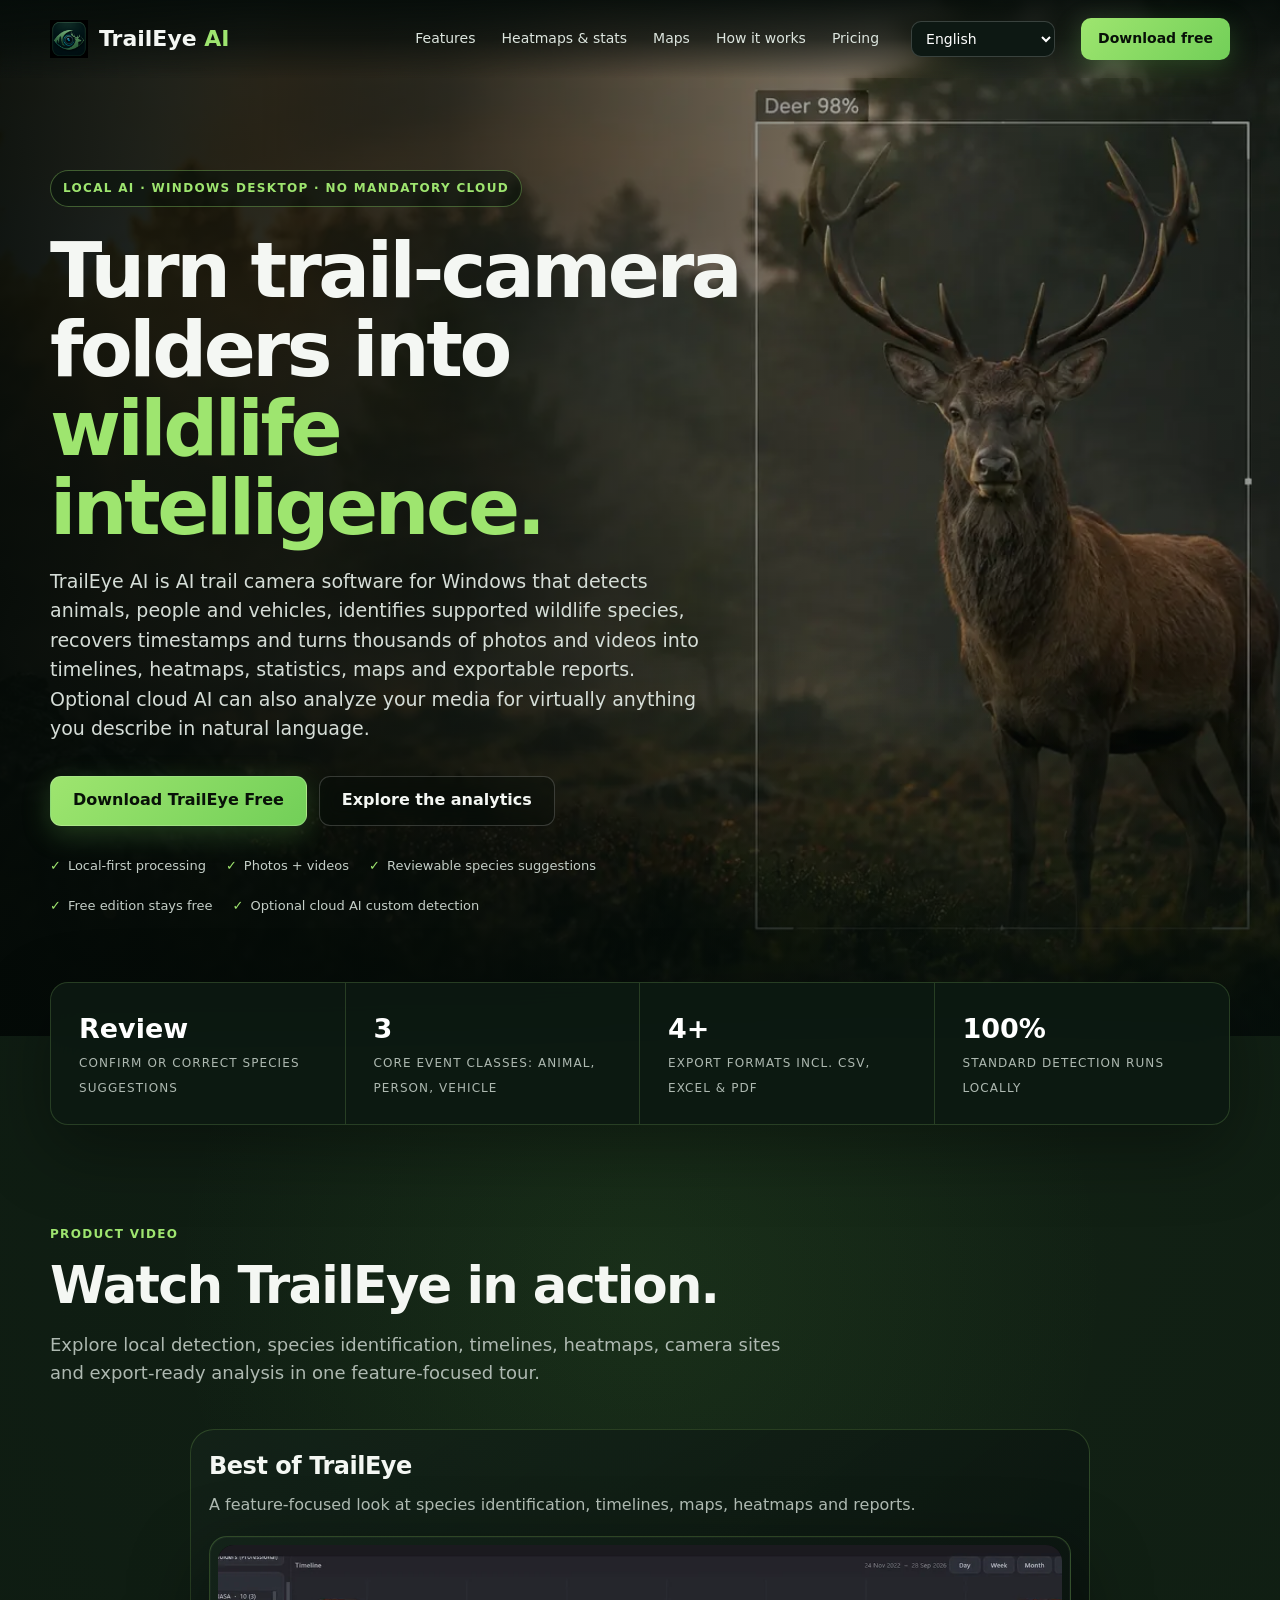
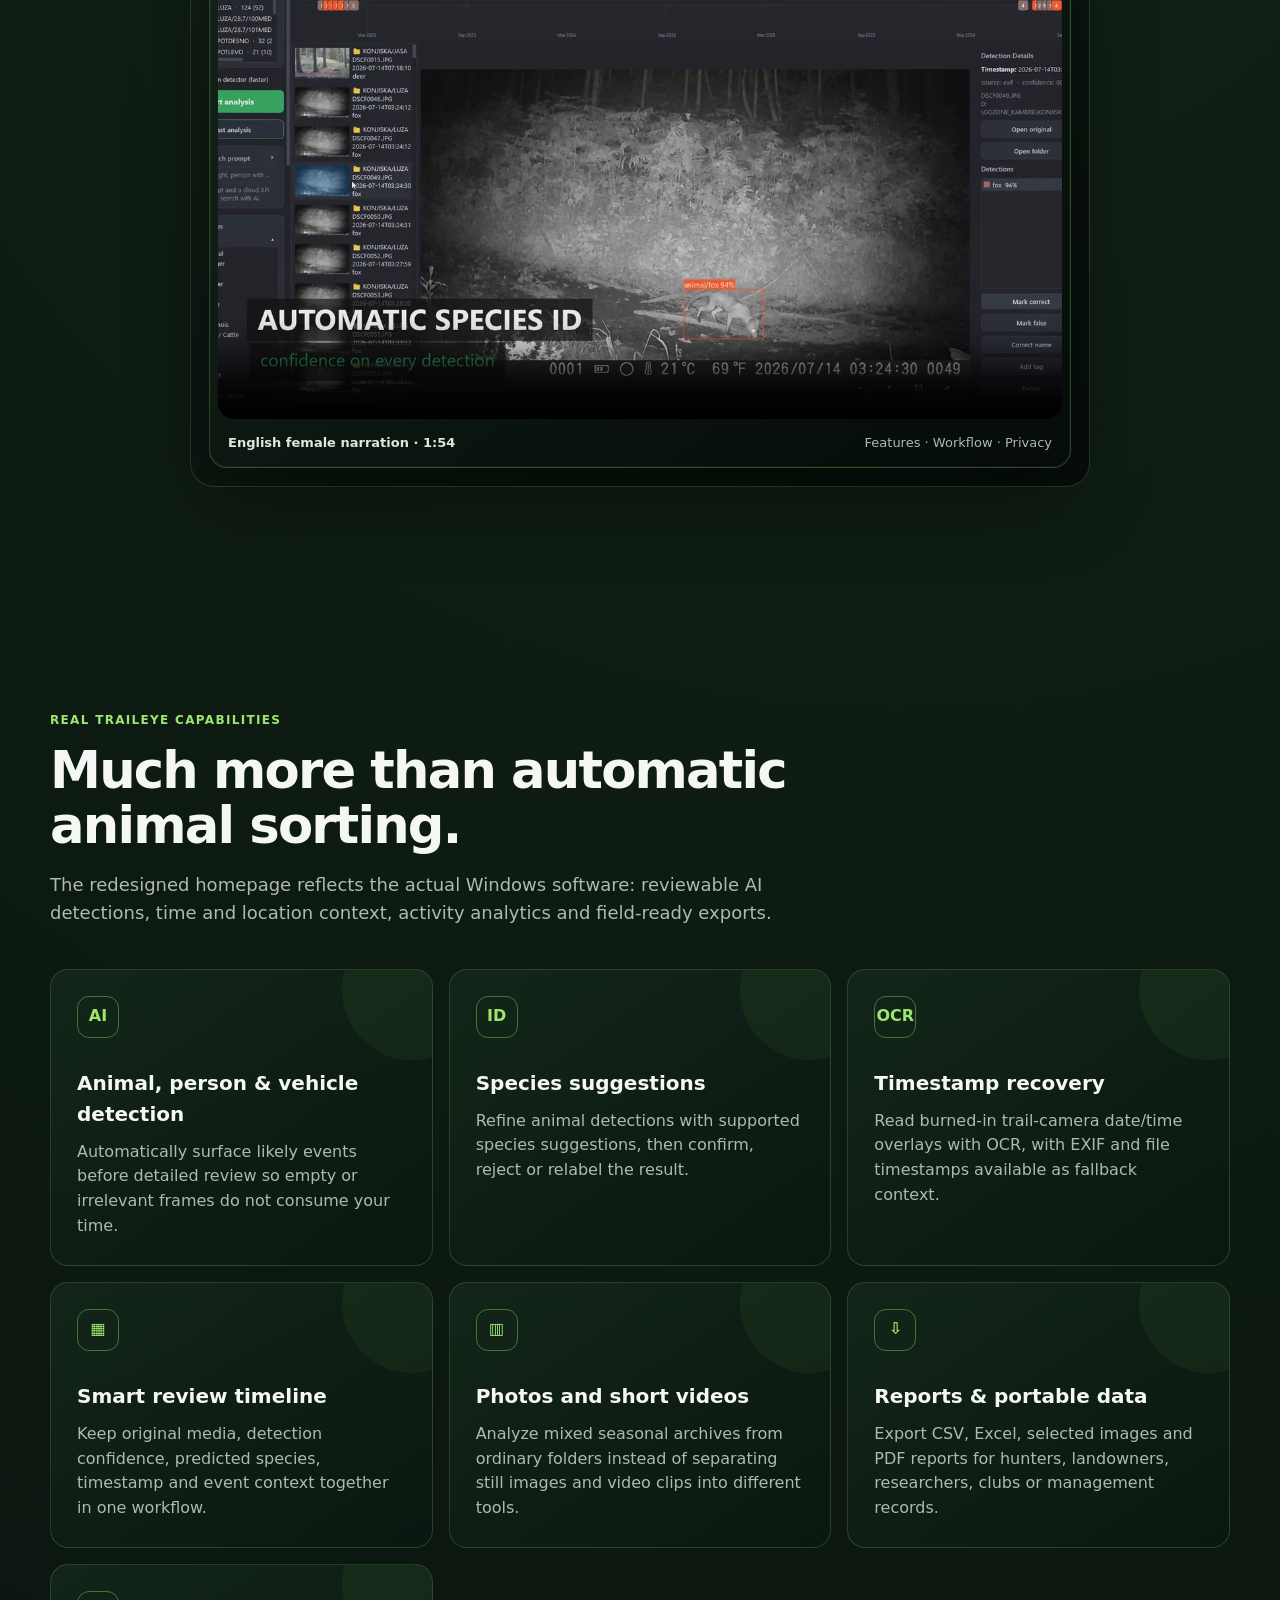
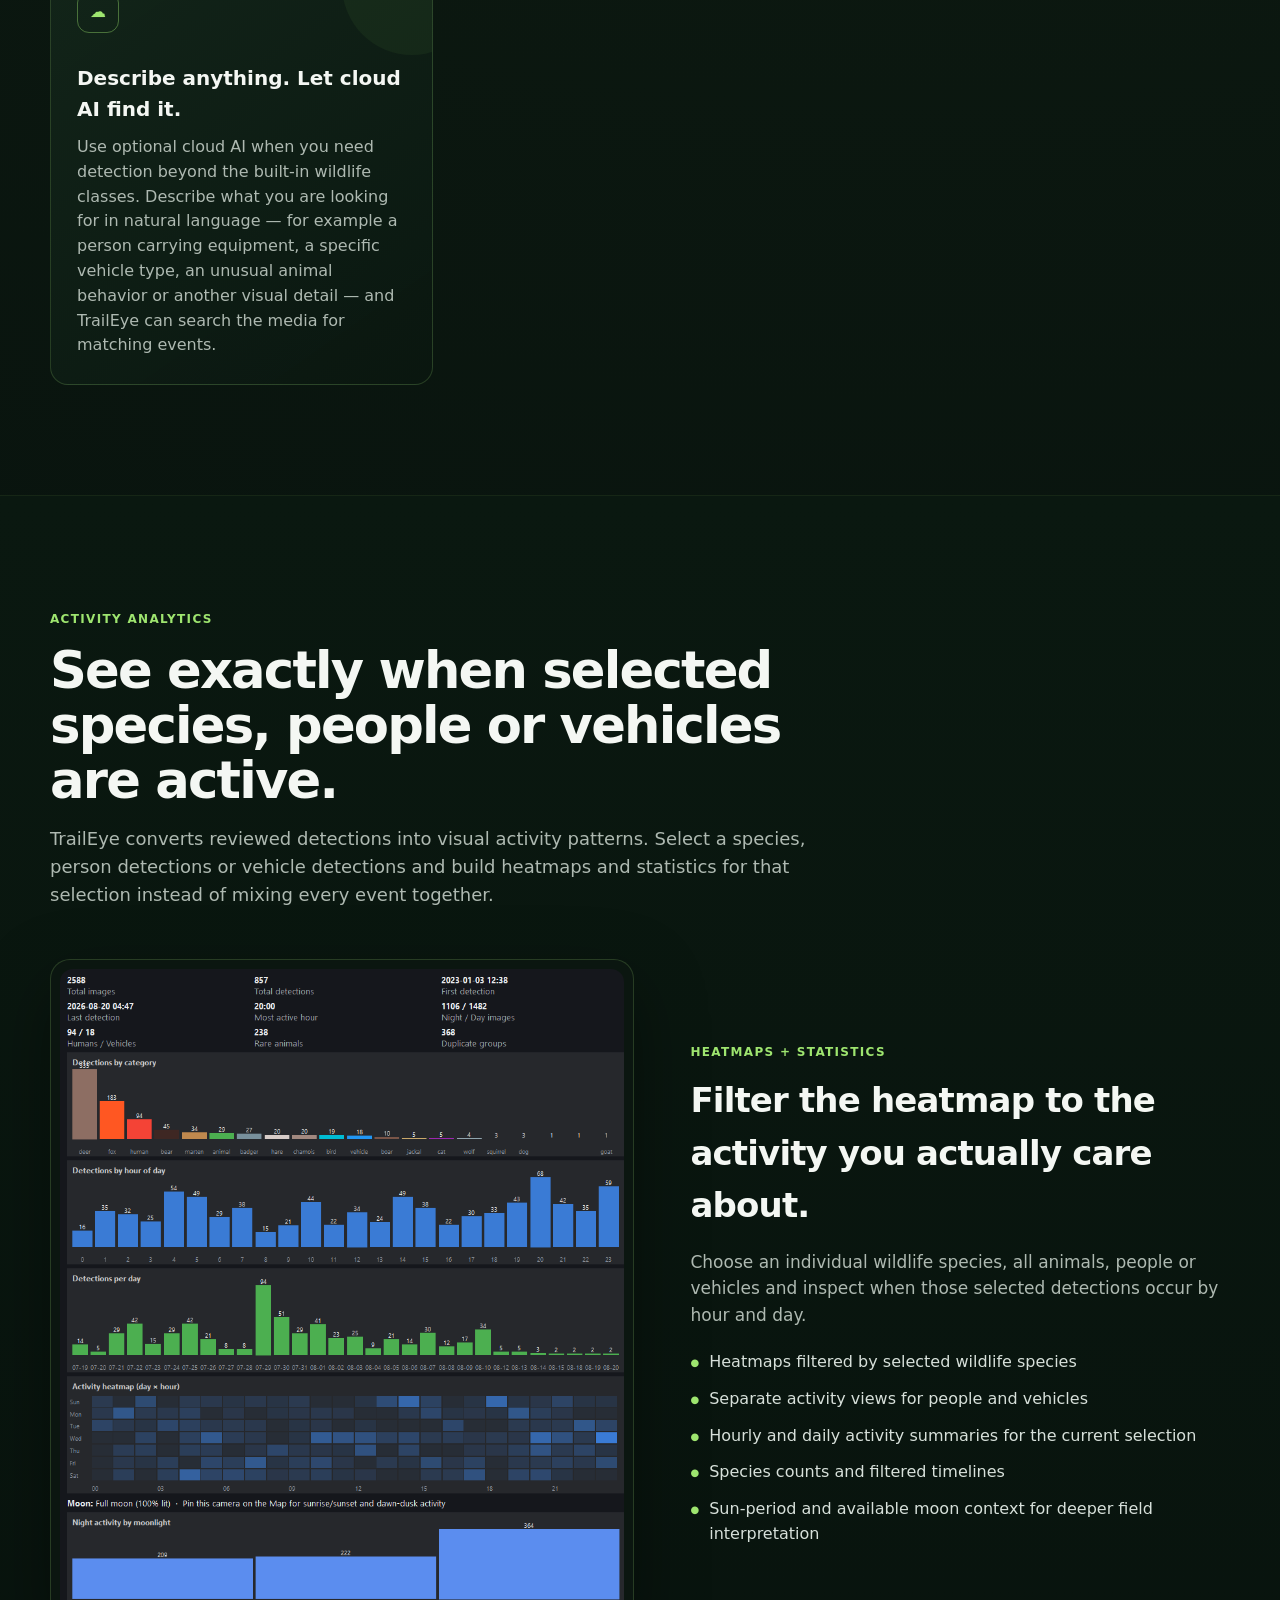
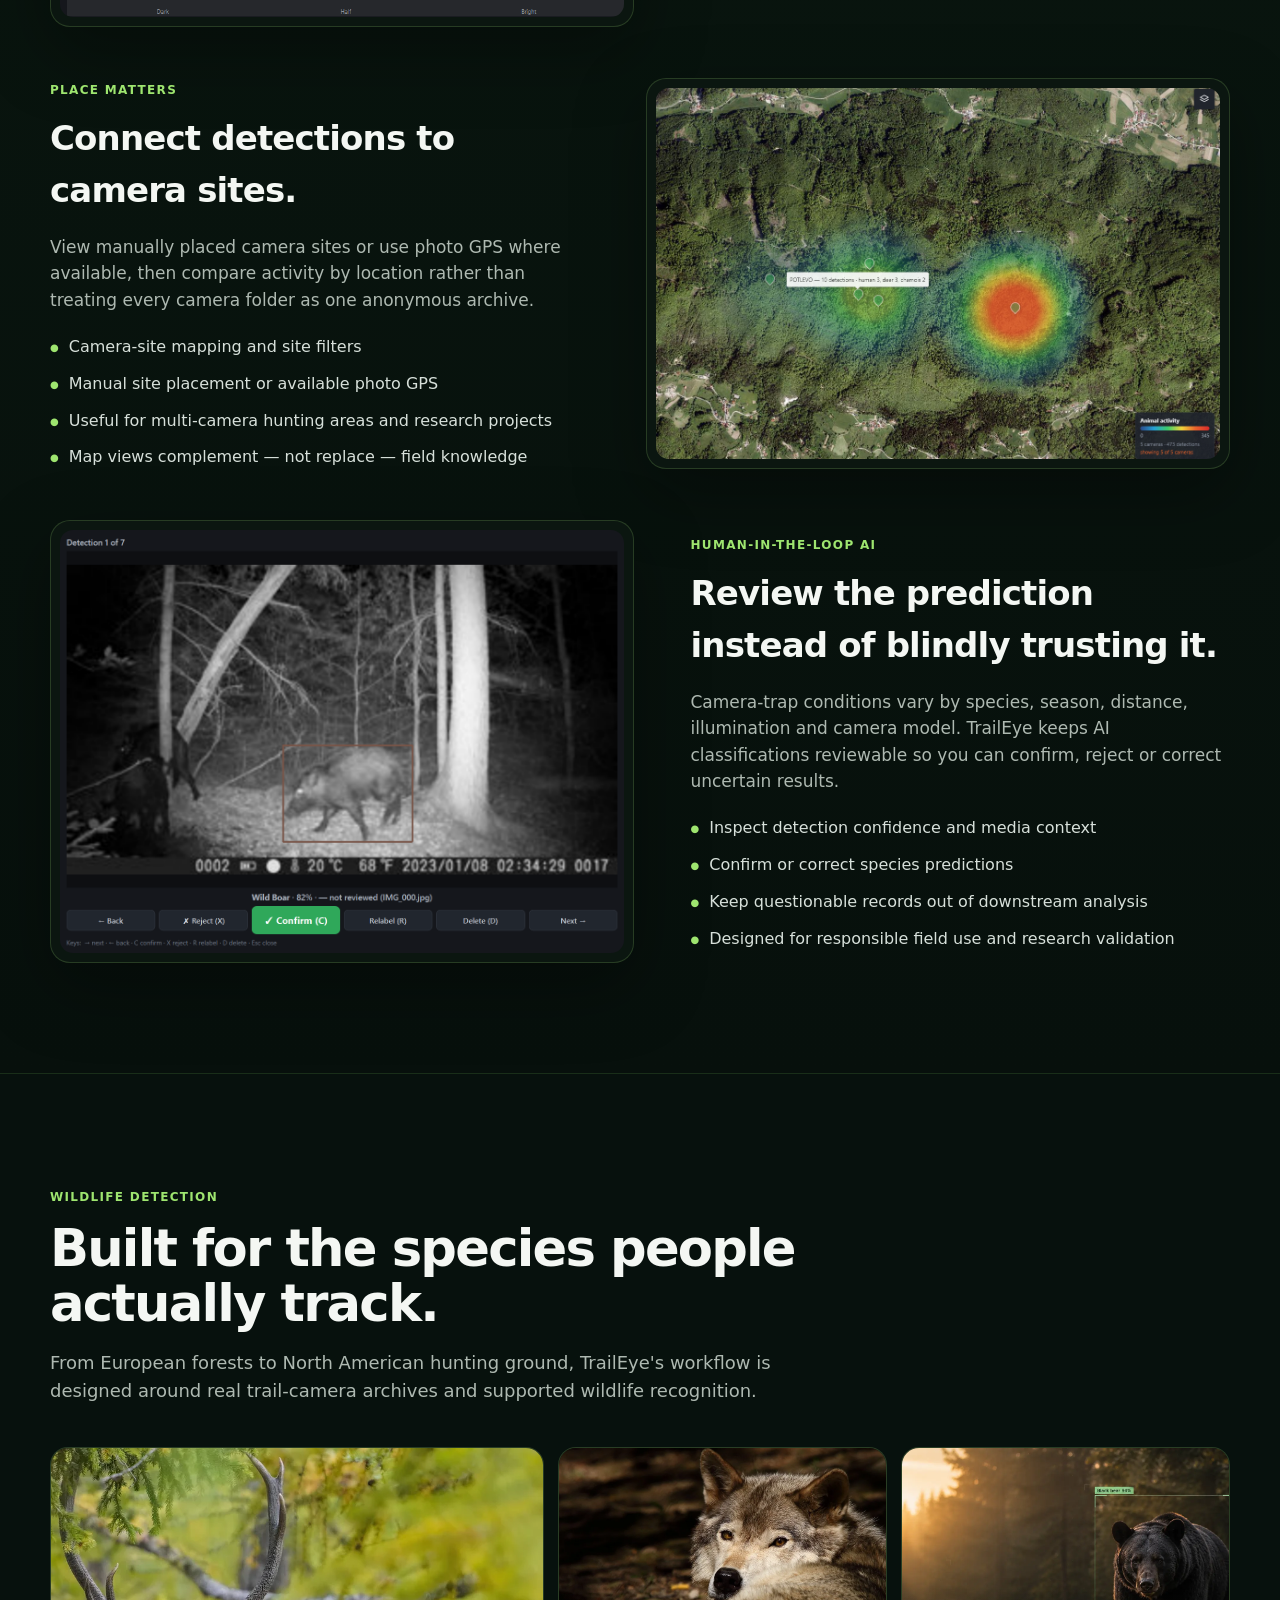
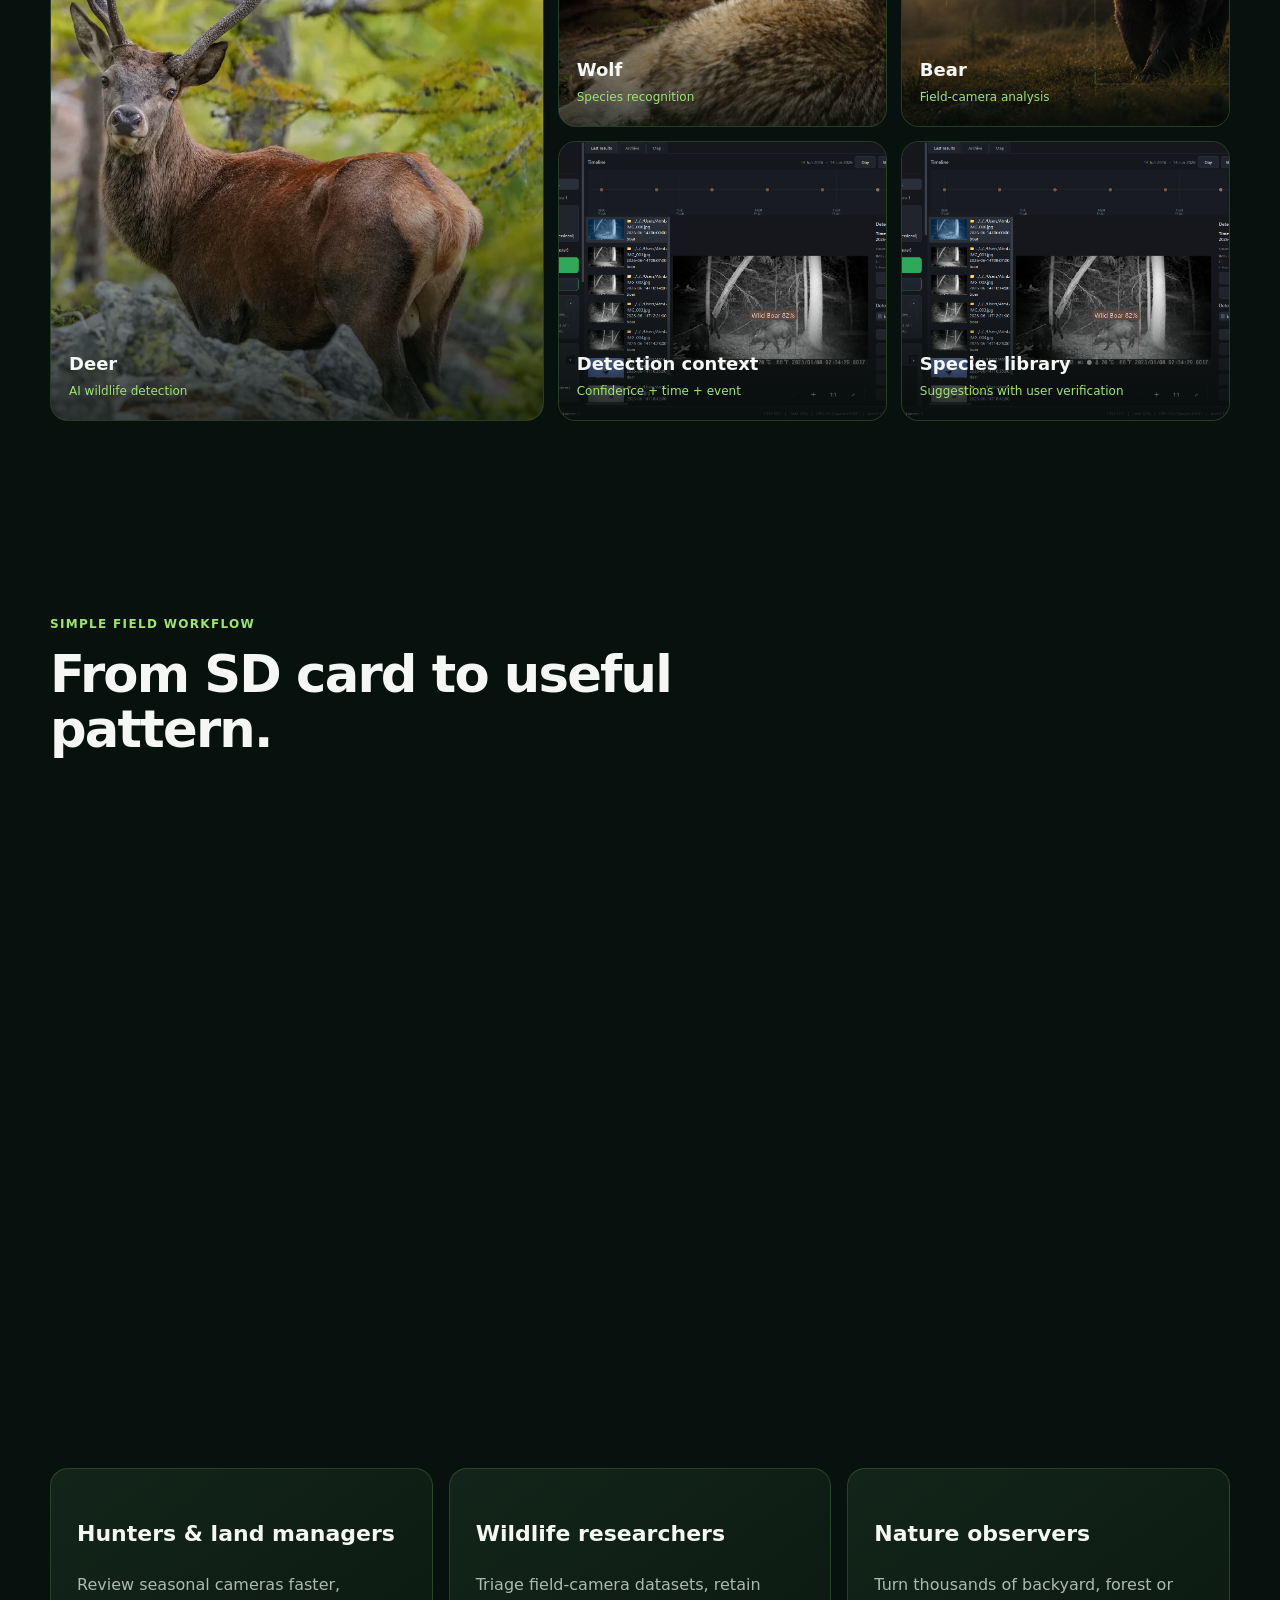
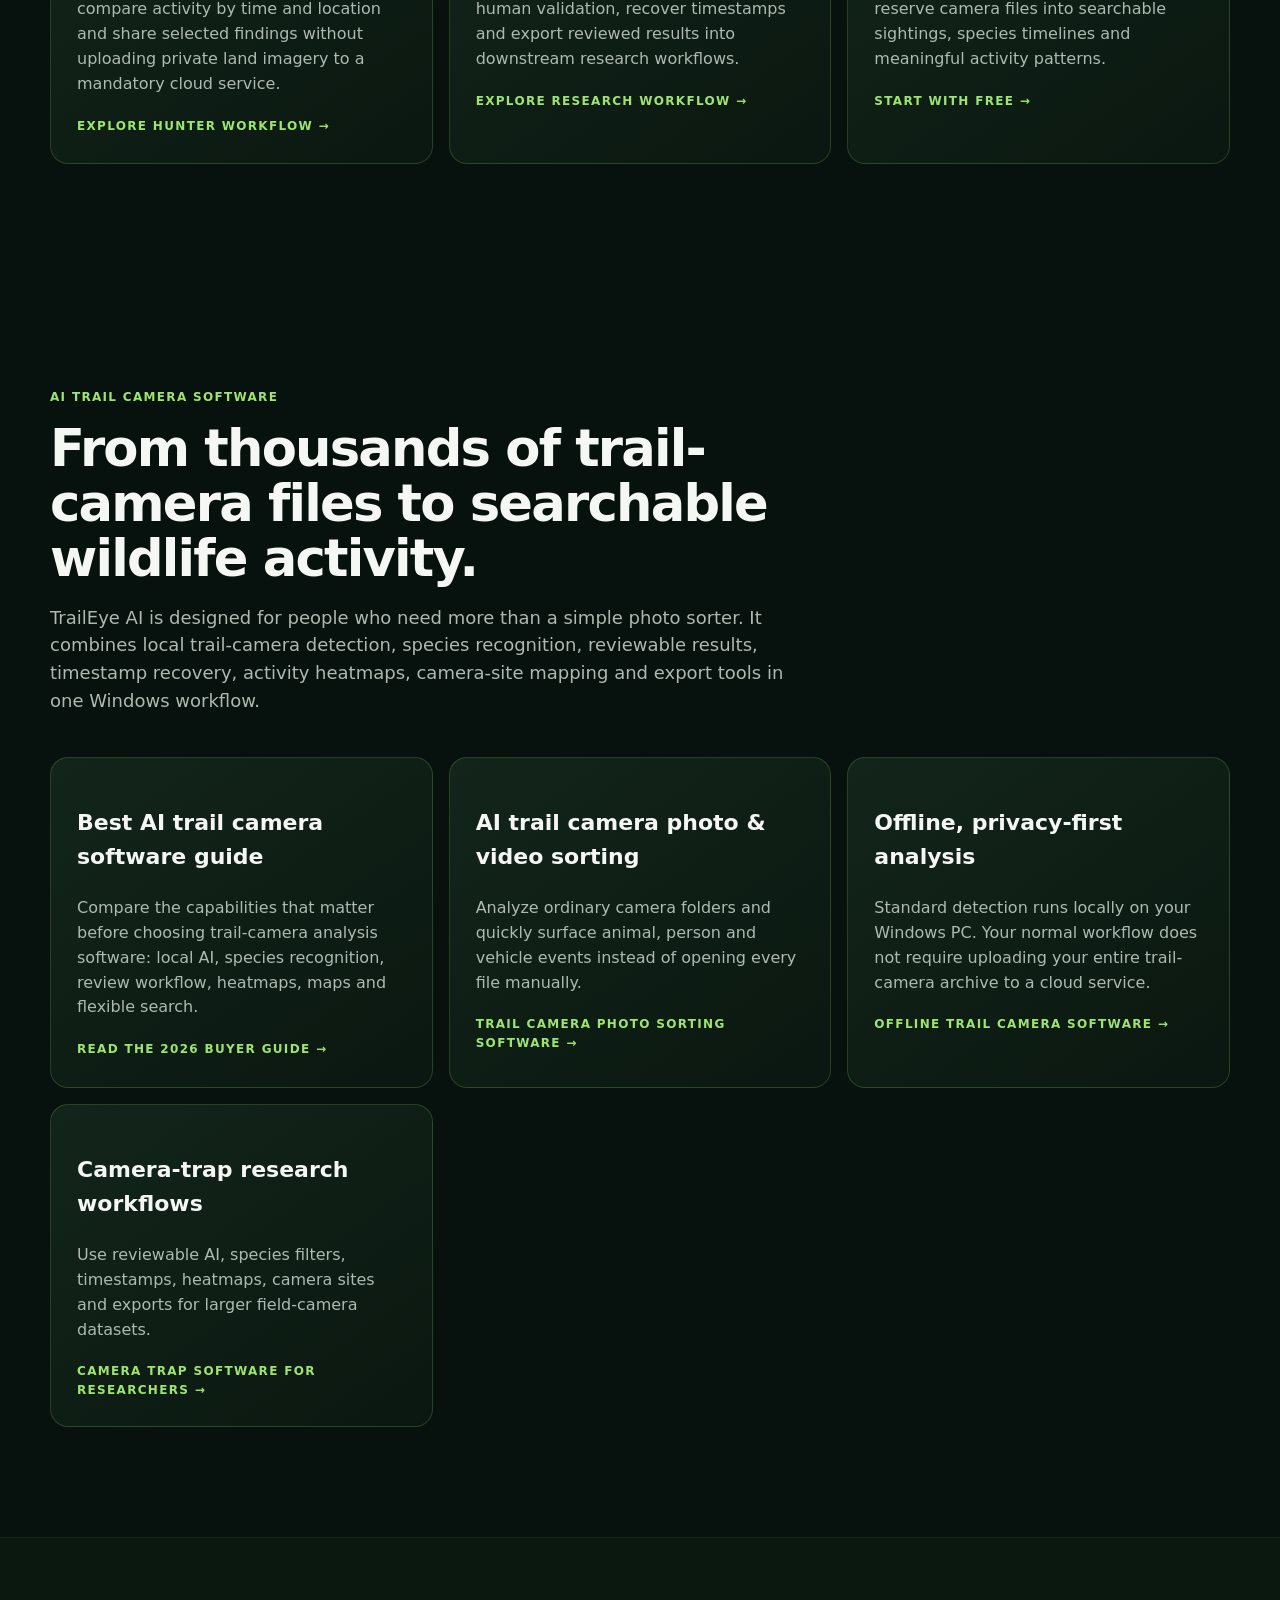
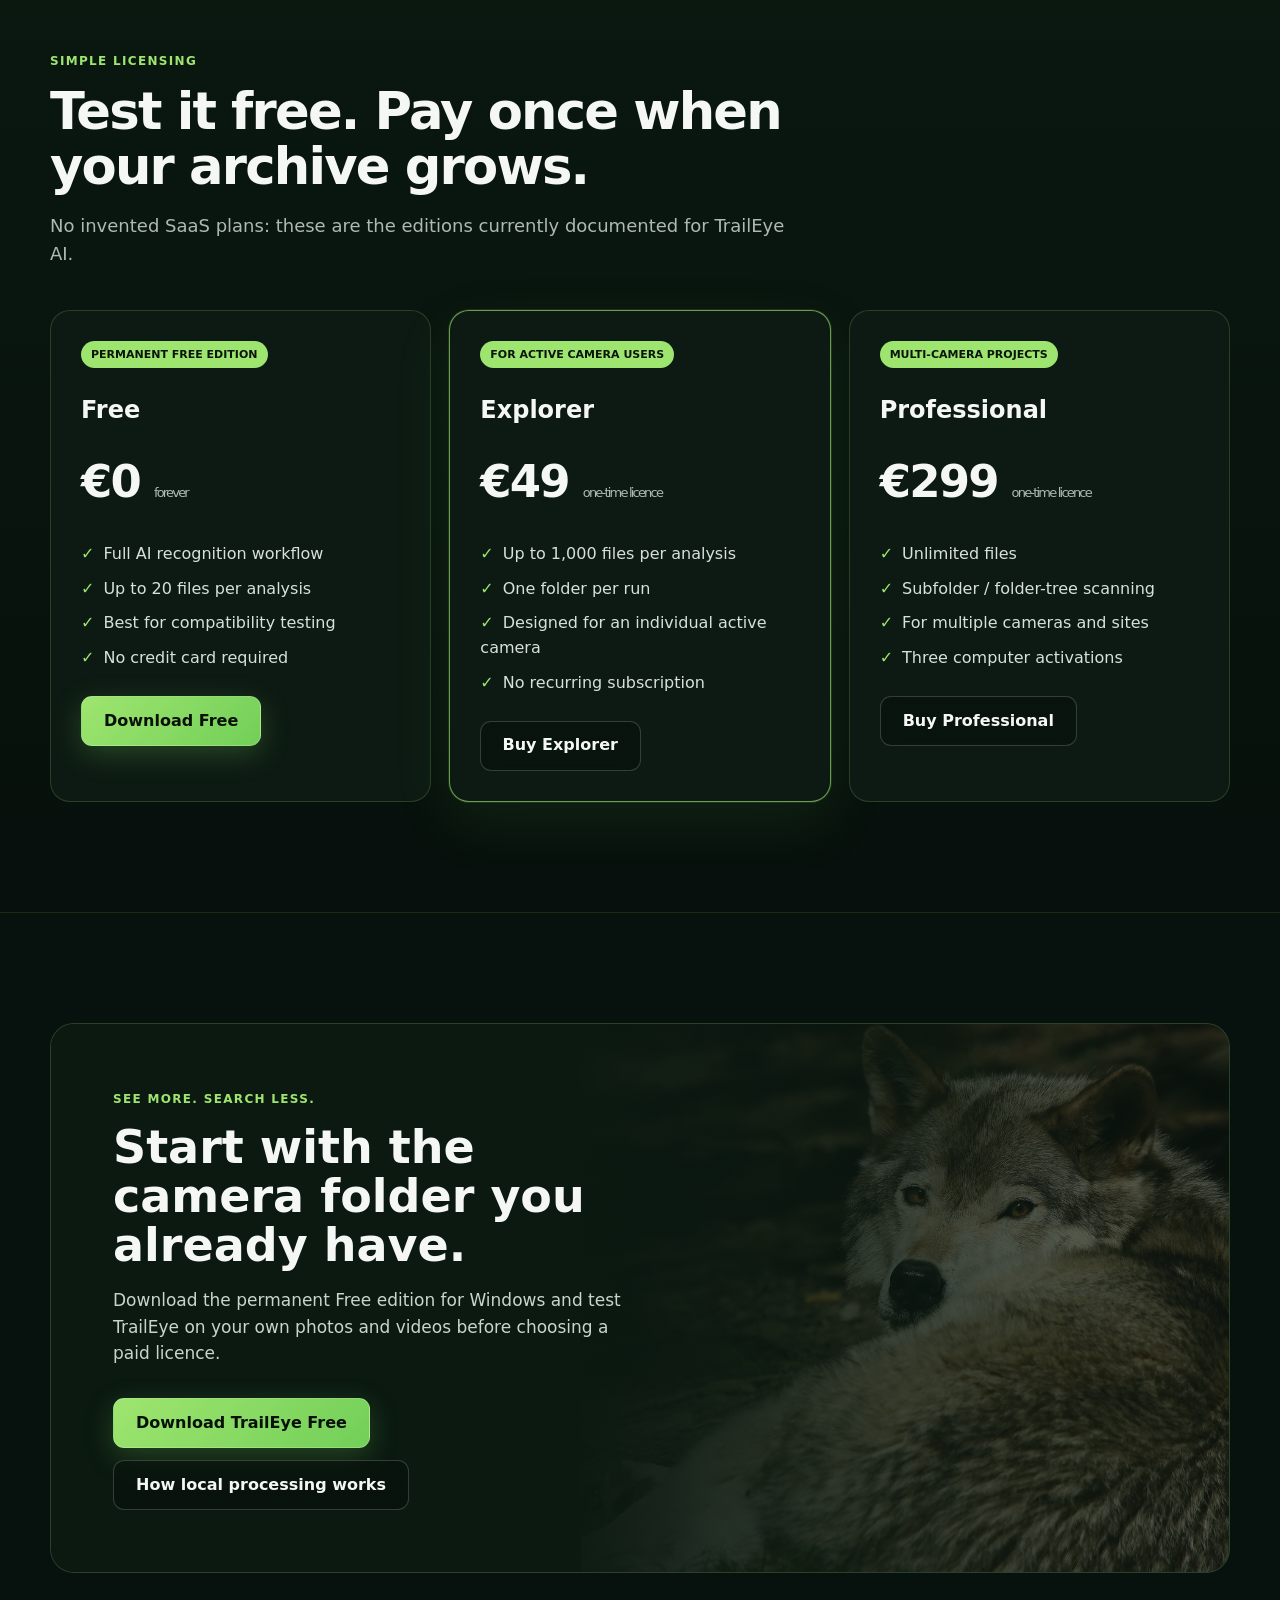
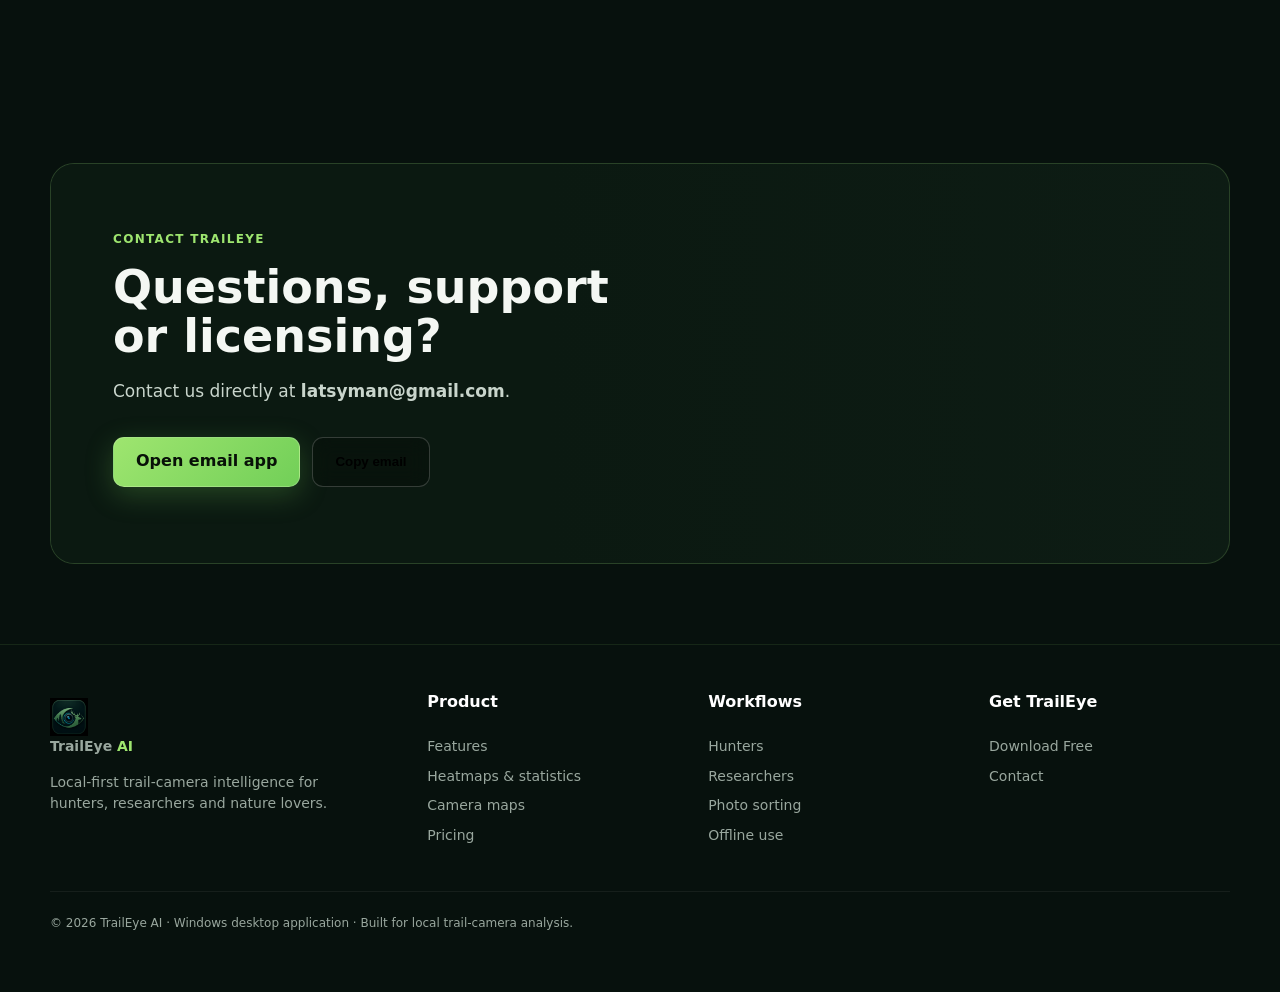
==== index.html @ ef4ad6ec "[verified] chore: remove cinematic promo video" ====
<!doctype html>
<html lang="en">
<head>
  <meta charset="UTF-8">
  <meta name="viewport" content="width=device-width,initial-scale=1">
  <meta name="description" content="Trail camera software for Windows that analyzes photos and videos locally. Review wildlife, person and vehicle detections, timestamps, heatmaps, maps and reports.">
  <meta name="robots" content="index, follow, max-image-preview:large">
  <meta name="theme-color" content="#07110d">
  <link rel="canonical" href="https://traileye.eu/">
  <link rel="alternate" hreflang="en" href="https://traileye.eu/">
  <link rel="alternate" hreflang="de" href="https://traileye.eu/de/">
  <link rel="alternate" hreflang="x-default" href="https://traileye.eu/">
  <link rel="icon" href="assets/traileye-logo.png">
  <meta property="og:title" content="Trail Camera Software for Windows | TrailEye AI">
  <meta property="og:description" content="Turn trail-camera folders into searchable wildlife detections, timelines, heatmaps, statistics, maps and reports — locally on Windows.">
  <meta property="og:type" content="website">
  <meta property="og:url" content="https://traileye.eu/">
  <meta property="og:image" content="https://traileye.eu/assets/hero-deer-detection.webp">
  <meta name="twitter:card" content="summary_large_image">
  <title>Trail Camera Software for Windows | TrailEye AI</title>
  <link rel="stylesheet" href="homepage.css?v=5">
  <script src="homepage.js" defer></script>
  <script type="application/ld+json">
  {
    "@context":"https://schema.org",
    "@type":"SoftwareApplication",
    "name":"TrailEye AI",
    "url":"https://traileye.eu/",
    "description":"Windows trail-camera photo and video analysis software with local wildlife, person and vehicle detection, reviewable species suggestions, timestamp OCR, statistics, heatmaps, camera-site maps and exports.",
    "applicationCategory":"MultimediaApplication",
    "operatingSystem":"Windows 10, Windows 11",
    "softwareVersion":"1.0.0",
    "downloadUrl":"https://github.com/atmolab1/traileyeai-website/releases/download/v1.0.0/TrailEyeAI-Setup-1.0.0.exe",
    "featureList":[
      "Local photo and video analysis",
      "Animal person and vehicle detection",
      "Reviewable wildlife species suggestions",
      "Timestamp OCR",
      "Activity timeline",
      "Hourly and daily statistics",
      "Activity heatmaps",
      "Sun and moon context",
      "Camera-site map",
      "Classification correction and relabeling",
      "CSV Excel image and PDF exports"
    ],
    "offers":[
      {"@type":"Offer","name":"Free","price":"0","priceCurrency":"EUR"},
      {"@type":"Offer","name":"Explorer","price":"49","priceCurrency":"EUR"},
      {"@type":"Offer","name":"Professional","price":"299","priceCurrency":"EUR"}
    ]
  }
  </script>
</head>
<body>
  <header class="site-header">
    <div class="container nav">
      <a class="brand" href="#top"><img src="assets/traileye-logo.png" alt=""><span>TrailEye <em>AI</em></span></a>
      <button class="menu-toggle" data-menu-toggle aria-expanded="false" aria-label="Open navigation">Menu</button>
      <nav class="nav-links" data-nav>
        <a href="#features">Features</a>
        <a href="#insights">Heatmaps & stats</a>
        <a href="#map">Maps</a>
        <a href="#workflow">How it works</a>
        <a href="#pricing">Pricing</a>
        <a href="trail-camera-software-for-hunters/">For hunters</a>
        <a class="nav-cta" href="download/">Download free</a>
      </nav>
    </div>
  </header>
  <main id="top">
    <section class="hero">
      <div class="hero-bg"><img src="assets/hero-deer-detection.webp" alt="Red deer with AI detection overlay in a forest at sunrise"></div>
      <div class="container">
        <div class="hero-content">
          <span class="pill">Local AI · Windows desktop · No mandatory cloud</span>
          <h1>Turn trail-camera folders into <span>wildlife intelligence.</span></h1>
          <p>TrailEye AI detects animals, people and vehicles, identifies supported wildlife species, recovers timestamps and turns thousands of photos and videos into timelines, heatmaps, statistics, maps and exportable reports.</p>
          <div class="actions"><a class="btn btn-primary" href="download/">Download TrailEye Free</a><a class="btn btn-secondary" href="#insights">Explore the analytics</a></div>
          <div class="trust-row"><span>Local-first processing</span><span>Photos + videos</span><span>Reviewable species suggestions</span><span>Free edition stays free</span></div>
        </div>
      </div>
    </section>
    <div class="stats-strip"><div class="container"><div class="stats-grid"><div class="stat"><strong>Review</strong><span>confirm or correct species suggestions</span></div><div class="stat"><strong>3</strong><span>core event classes: animal, person, vehicle</span></div><div class="stat"><strong>4+</strong><span>export formats incl. CSV, Excel & PDF</span></div><div class="stat"><strong>100%</strong><span>standard detection runs locally</span></div></div></div></div>
    <section class="section promo-video-section" id="promo-video">
      <div class="container">
        <div class="section-heading reveal">
          <span class="kicker">Product video</span>
          <h2>Watch TrailEye in action.</h2>
          <p>Explore local detection, species identification, timelines, heatmaps, camera sites and export-ready analysis in one feature-focused tour.</p>
        </div>
        <div class="promo-video-grid promo-video-single">
          <article class="promo-video-card reveal">
            <div class="promo-video-copy"><h3>Best of TrailEye</h3><p>A feature-focused look at species identification, timelines, maps, heatmaps and reports.</p></div>
            <div class="promo-video-frame">
              <video controls playsinline preload="metadata" poster="assets/traileye-ai-best-of-poster.webp" aria-label="Best of TrailEye AI feature tour with female English narration">
                <source src="assets/traileye-ai-best-of-en-720p.mp4" type="video/mp4">
                <track kind="captions" src="assets/traileye-ai-best-of-en.vtt" srclang="en" label="English" default>
                Your browser cannot play this video. <a href="assets/traileye-ai-best-of-en-720p.mp4">Open the Best of TrailEye feature tour</a>.
              </video>
              <div class="promo-video-meta"><span>English female narration · 1:54</span><span>Features · Workflow · Privacy</span></div>
            </div>
          </article>
        </div>
      </div>
    </section>
    <section class="section" id="features"><div class="container"><div class="section-heading reveal"><span class="kicker">Real TrailEye capabilities</span><h2>Much more than automatic animal sorting.</h2><p>The redesigned homepage reflects the actual Windows software: reviewable AI detections, time and location context, activity analytics and field-ready exports.</p></div><div class="feature-grid"><article class="feature-card reveal"><div class="feature-icon">AI</div><h3>Animal, person & vehicle detection</h3><p>Automatically surface likely events before detailed review so empty or irrelevant frames do not consume your time.</p></article><article class="feature-card reveal"><div class="feature-icon">ID</div><h3>Species suggestions</h3><p>Refine animal detections with supported species suggestions, then confirm, reject or relabel the result.</p></article><article class="feature-card reveal"><div class="feature-icon">OCR</div><h3>Timestamp recovery</h3><p>Read burned-in trail-camera date/time overlays with OCR, with EXIF and file timestamps available as fallback context.</p></article><article class="feature-card reveal"><div class="feature-icon">▦</div><h3>Smart review timeline</h3><p>Keep original media, detection confidence, predicted species, timestamp and event context together in one workflow.</p></article><article class="feature-card reveal"><div class="feature-icon">▥</div><h3>Photos and short videos</h3><p>Analyze mixed seasonal archives from ordinary folders instead of separating still images and video clips into different tools.</p></article><article class="feature-card reveal"><div class="feature-icon">⇩</div><h3>Reports & portable data</h3><p>Export CSV, Excel, selected images and PDF reports for hunters, landowners, researchers, clubs or management records.</p></article></div></div></section>
    <section class="section insight-wrap" id="insights"><div class="container"><div class="section-heading reveal"><span class="kicker">Activity analytics</span><h2>See when wildlife is actually appearing.</h2><p>TrailEye converts reviewed detections into visual activity patterns so you can move from a folder full of media to an evidence-based view of species activity.</p></div><div class="product-showcase"><div class="shot reveal"><img src="assets/traileye-activity-analysis.png" width="868" height="996" loading="lazy" decoding="async" alt="TrailEye wildlife activity analysis with detections by category, hour, day and moonlight"></div><div class="copy reveal"><span class="kicker">Heatmaps + statistics</span><h3>Find peaks, patterns and quiet periods.</h3><p>Explore observations by species, hour and day instead of manually counting sightings in spreadsheets.</p><div class="bullet-list"><div class="bullet">Hourly and daily activity summaries</div><div class="bullet">Activity heatmaps for fast pattern recognition</div><div class="bullet">Species counts and filtered views</div><div class="bullet">Sun-period context for dawn, daylight, dusk and night</div><div class="bullet">Available moon context for deeper field interpretation</div></div></div></div><div class="product-showcase reverse" id="map"><div class="shot reveal"><img src="assets/traileye-map-heatmap.png" width="1223" height="804" loading="lazy" decoding="async" alt="TrailEye camera-site heatmap showing wildlife activity by location"></div><div class="copy reveal"><span class="kicker">Place matters</span><h3>Connect detections to camera sites.</h3><p>View manually placed camera sites or use photo GPS where available, then compare activity by location rather than treating every camera folder as one anonymous archive.</p><div class="bullet-list"><div class="bullet">Camera-site mapping and site filters</div><div class="bullet">Manual site placement or available photo GPS</div><div class="bullet">Useful for multi-camera hunting areas and research projects</div><div class="bullet">Map views complement — not replace — field knowledge</div></div></div></div><div class="product-showcase"><div class="shot reveal"><img src="assets/02-one-click-review.png" alt="TrailEye review interface"></div><div class="copy reveal"><span class="kicker">Human-in-the-loop AI</span><h3>Review the prediction instead of blindly trusting it.</h3><p>Camera-trap conditions vary by species, season, distance, illumination and camera model. TrailEye keeps AI classifications reviewable so you can confirm, reject or correct uncertain results.</p><div class="bullet-list"><div class="bullet">Inspect detection confidence and media context</div><div class="bullet">Confirm or correct species predictions</div><div class="bullet">Keep questionable records out of downstream analysis</div><div class="bullet">Designed for responsible field use and research validation</div></div></div></div></div></section>
    <section class="section" id="gallery"><div class="container"><div class="section-heading reveal"><span class="kicker">Wildlife detection</span><h2>Built for the species people actually track.</h2><p>From European forests to North American hunting ground, TrailEye's workflow is designed around real trail-camera archives and supported wildlife recognition.</p></div><div class="gallery-grid"><article class="gallery-card reveal"><img src="assets/wildlife-deer.webp" alt="Deer wildlife detection"><div class="gallery-label"><strong>Deer</strong><span>AI wildlife detection</span></div></article><article class="gallery-card reveal"><img src="assets/wildlife-wolf.webp" alt="Wolf wildlife detection"><div class="gallery-label"><strong>Wolf</strong><span>Species recognition</span></div></article><article class="gallery-card reveal"><img src="assets/wildlife-bear.webp" alt="Bear wildlife detection"><div class="gallery-label"><strong>Bear</strong><span>Field-camera analysis</span></div></article><article class="gallery-card reveal"><img src="assets/01-hero-ai-detection.png" alt="TrailEye detection interface"><div class="gallery-label"><strong>Detection context</strong><span>Confidence + time + event</span></div></article><article class="gallery-card reveal"><img src="assets/05-species-library.png" alt="TrailEye species library"><div class="gallery-label"><strong>Species library</strong><span>Suggestions with user verification</span></div></article></div></div></section>
    <section class="section-tight" id="workflow"><div class="container"><div class="section-heading reveal"><span class="kicker">Simple field workflow</span><h2>From SD card to useful pattern.</h2></div><div class="workflow"><article class="step reveal"><h3>Import your camera folder</h3><p>Point TrailEye at copied trail-camera photos, videos or a seasonal folder tree, depending on your edition.</p></article><article class="step reveal"><h3>Let local AI do the first pass</h3><p>Detect events, predict supported species and recover time context while your archive remains under your control.</p></article><article class="step reveal"><h3>Review, analyze and export</h3><p>Correct classifications, filter by species or camera site, inspect heatmaps and statistics, then export the results you need.</p></article></div></div></section>
    <section class="section"><div class="container"><div class="section-heading reveal"><span class="kicker">Who TrailEye is for</span><h2>One workflow, three very different jobs.</h2></div><div class="audiences"><article class="audience reveal"><h3>Hunters & land managers</h3><p>Review seasonal cameras faster, compare activity by time and location and share selected findings without uploading private land imagery to a mandatory cloud service.</p><a href="trail-camera-software-for-hunters/" class="kicker">Explore hunter workflow →</a></article><article class="audience reveal"><h3>Wildlife researchers</h3><p>Triage field-camera datasets, retain human validation, recover timestamps and export reviewed results into downstream research workflows.</p><a href="camera-trap-software-for-researchers/" class="kicker">Explore research workflow →</a></article><article class="audience reveal"><h3>Nature observers</h3><p>Turn thousands of backyard, forest or reserve camera files into searchable sightings, species timelines and meaningful activity patterns.</p><a href="#pricing" class="kicker">Start with Free →</a></article></div></div></section>
    <section class="section insight-wrap" id="pricing"><div class="container"><div class="section-heading reveal"><span class="kicker">Simple licensing</span><h2>Test it free. Pay once when your archive grows.</h2><p>No invented SaaS plans: these are the editions currently documented for TrailEye AI.</p></div><div class="pricing"><article class="price-card reveal"><span class="badge">Permanent free edition</span><h3>Free</h3><div class="price">€0 <small>forever</small></div><ul><li>Full AI recognition workflow</li><li>Up to 20 files per analysis</li><li>Best for compatibility testing</li><li>No credit card required</li></ul><a class="btn btn-primary" href="download/">Download Free</a></article><article class="price-card featured reveal"><span class="badge">For active camera users</span><h3>Explorer</h3><div class="price">€49 <small>one-time licence</small></div><ul><li>Up to 1,000 files per analysis</li><li>One folder per run</li><li>Designed for an individual active camera</li><li>No recurring subscription</li></ul><a class="btn btn-secondary" href="mailto:info@traileye.eu?subject=TrailEye%20Explorer">Get Explorer</a></article><article class="price-card reveal"><span class="badge">Multi-camera projects</span><h3>Professional</h3><div class="price">€299 <small>one-time licence</small></div><ul><li>Unlimited files</li><li>Subfolder / folder-tree scanning</li><li>For multiple cameras and sites</li><li>Three computer activations</li></ul><a class="btn btn-secondary" href="mailto:info@traileye.eu?subject=TrailEye%20Professional">Get Professional</a></article></div></div></section>
    <section class="section"><div class="container"><div class="final-cta reveal"><img src="assets/wildlife-wolf.webp" alt="Wolf in forest"><div class="final-copy"><span class="kicker">See more. Search less.</span><h2>Start with the camera folder you already have.</h2><p>Download the permanent Free edition for Windows and test TrailEye on your own photos and videos before choosing a paid licence.</p><div class="actions"><a class="btn btn-primary" href="download/">Download TrailEye Free</a><a class="btn btn-secondary" href="offline-trail-camera-software/">How local processing works</a></div></div></div></div></section>
  </main>
  <footer class="site-footer"><div class="container"><div class="footer-grid"><div class="footer-brand"><a class="brand" href="#top"><img src="assets/traileye-logo.png" alt=""><span>TrailEye <em>AI</em></span></a><p>Local-first trail-camera intelligence for hunters, researchers and nature lovers.</p></div><div><h4>Product</h4><a href="#features">Features</a><a href="#insights">Heatmaps & statistics</a><a href="#map">Camera maps</a><a href="#pricing">Pricing</a></div><div><h4>Workflows</h4><a href="trail-camera-software-for-hunters/">Hunters</a><a href="camera-trap-software-for-researchers/">Researchers</a><a href="trail-camera-photo-sorting-software/">Photo sorting</a><a href="offline-trail-camera-software/">Offline use</a></div><div><h4>Get TrailEye</h4><a href="download/">Download Free</a><a href="mailto:info@traileye.eu">Contact</a></div></div><div class="legal">© <span data-year></span> TrailEye AI · Windows desktop application · Built for local trail-camera analysis.</div></div></footer>
</body>
</html>
---- homepage.css ----
:root{--bg:#07110d;--bg2:#0b1711;--panel:#101d16;--panel2:#14231a;--line:rgba(164,231,125,.18);--lime:#9ee56f;--lime2:#6fcb54;--text:#f4f7f3;--muted:#aeb9b1;--white:#fff;--max:1180px;--shadow:0 24px 70px rgba(0,0,0,.35)}*{box-sizing:border-box}html{scroll-behavior:smooth}body{margin:0;background:radial-gradient(circle at 70% 10%,rgba(96,150,73,.12),transparent 30%),var(--bg);color:var(--text);font-family:Inter,ui-sans-serif,system-ui,-apple-system,BlinkMacSystemFont,"Segoe UI",sans-serif;line-height:1.55}a{color:inherit;text-decoration:none}img{max-width:100%;display:block}.container{width:min(calc(100% - 36px),var(--max));margin:auto}.site-header{position:fixed;z-index:50;inset:0 0 auto;background:linear-gradient(180deg,rgba(5,12,9,.92),rgba(5,12,9,.66),transparent);backdrop-filter:blur(10px)}.nav{height:78px;display:flex;align-items:center;justify-content:space-between;gap:28px}.brand{display:flex;align-items:center;gap:11px;font-size:22px;font-weight:800}.brand img{width:38px;height:38px;object-fit:contain}.brand em{font-style:normal;color:var(--lime)}.nav-links{display:flex;align-items:center;gap:26px;color:#dce5de;font-size:14px}.nav-links a:hover{color:var(--lime)}.nav-cta,.btn-primary{background:linear-gradient(135deg,var(--lime),#72cf58);color:#081108;font-weight:800;border:0;box-shadow:0 8px 28px rgba(115,205,87,.25)}.nav-cta{padding:10px 17px;border-radius:10px}.menu-toggle{display:none;background:none;border:1px solid var(--line);color:white;border-radius:10px;padding:8px 10px}.hero{position:relative;min-height:830px;display:grid;align-items:end;overflow:hidden}.hero-bg{position:absolute;inset:0}.hero-bg img{width:100%;height:100%;object-fit:cover;object-position:center}.hero-bg:after{content:"";position:absolute;inset:0;background:linear-gradient(90deg,rgba(4,10,7,.95) 0%,rgba(4,10,7,.78) 35%,rgba(4,10,7,.28) 68%,rgba(4,10,7,.4) 100%),linear-gradient(0deg,var(--bg) 0%,transparent 38%)}.hero-content{position:relative;z-index:2;padding:170px 0 120px;max-width:690px}.pill,.kicker{display:inline-flex;align-items:center;gap:8px;color:var(--lime);font-size:12px;font-weight:800;letter-spacing:.11em;text-transform:uppercase}.pill{border:1px solid rgba(158,229,111,.35);background:rgba(8,19,12,.55);border-radius:999px;padding:8px 12px}.hero h1{font-size:clamp(48px,6vw,78px);line-height:1.03;letter-spacing:-.045em;margin:24px 0 20px}.hero h1 span{color:var(--lime)}.hero p{font-size:19px;color:#d5ddd7;max-width:650px}.actions{display:flex;gap:12px;flex-wrap:wrap;margin-top:32px}.btn{display:inline-flex;align-items:center;justify-content:center;min-height:50px;padding:0 22px;border-radius:11px;font-weight:800;border:1px solid rgba(255,255,255,.18)}.btn-secondary{background:rgba(5,12,8,.42);backdrop-filter:blur(10px)}.btn-secondary:hover{border-color:var(--lime)}.trust-row{display:flex;flex-wrap:wrap;gap:20px;margin-top:30px;color:#c4cec7;font-size:13px}.trust-row span:before{content:"✓";color:var(--lime);font-weight:900;margin-right:7px}.stats-strip{position:relative;z-index:3;margin-top:-54px}.stats-grid{display:grid;grid-template-columns:repeat(4,1fr);background:rgba(12,26,18,.92);backdrop-filter:blur(20px);border:1px solid var(--line);border-radius:18px;box-shadow:var(--shadow);overflow:hidden}.stat{padding:25px 28px;border-right:1px solid var(--line)}.stat:last-child{border-right:0}.stat strong{font-size:27px;display:block;color:white}.stat span{font-size:12px;color:var(--muted);text-transform:uppercase;letter-spacing:.09em}.section{padding:110px 0}.section-tight{padding:80px 0}.section-heading{max-width:760px;margin-bottom:42px}.section-heading h2{font-size:clamp(34px,4vw,52px);line-height:1.07;letter-spacing:-.035em;margin:12px 0 16px}.section-heading p{color:var(--muted);font-size:18px}.feature-grid{display:grid;grid-template-columns:repeat(3,1fr);gap:16px}.feature-card{min-height:230px;padding:26px;border:1px solid var(--line);border-radius:18px;background:linear-gradient(145deg,rgba(21,40,28,.82),rgba(10,23,16,.88));position:relative;overflow:hidden}.feature-card:after{content:"";position:absolute;width:140px;height:140px;border-radius:50%;background:rgba(133,220,95,.06);right:-50px;top:-50px}.feature-icon{width:42px;height:42px;border:1px solid rgba(158,229,111,.4);border-radius:12px;display:grid;place-items:center;color:var(--lime);font-weight:900;margin-bottom:30px}.feature-card h3{font-size:20px;margin:0 0 10px}.feature-card p{color:var(--muted);margin:0}.product-showcase{display:grid;grid-template-columns:1.04fr .96fr;gap:56px;align-items:center;margin-top:50px}.product-showcase.reverse{grid-template-columns:.96fr 1.04fr}.product-showcase.reverse .shot{order:2}.shot{border:1px solid var(--line);padding:9px;background:#0b1610;border-radius:20px;box-shadow:var(--shadow)}.shot img{width:100%;height:auto;object-fit:contain;border-radius:13px}.copy h3{font-size:34px;letter-spacing:-.025em;margin:10px 0 14px}.copy p{color:var(--muted);font-size:17px}.bullet-list{display:grid;gap:12px;margin-top:22px}.bullet{display:flex;gap:10px;color:#d7e0da}.bullet:before{content:"●";font-size:10px;color:var(--lime);padding-top:5px}.insight-wrap{background:linear-gradient(180deg,#0a1810,#07100c);border-block:1px solid rgba(158,229,111,.1)}.gallery-grid{display:grid;grid-template-columns:1.2fr .8fr .8fr;grid-template-rows:280px 280px;gap:14px}.gallery-card{position:relative;overflow:hidden;border-radius:18px;border:1px solid var(--line);background:#0d1711}.gallery-card:first-child{grid-row:1/3}.gallery-card img{width:100%;height:100%;object-fit:cover;transition:transform .5s ease}.gallery-card:hover img{transform:scale(1.025)}.gallery-card:after{content:"";position:absolute;inset:0;background:linear-gradient(0deg,rgba(4,10,7,.75),transparent 50%)}.gallery-label{position:absolute;z-index:2;left:18px;bottom:17px}.gallery-label strong{display:block;font-size:18px}.gallery-label span{font-size:12px;color:var(--lime)}.workflow{display:grid;grid-template-columns:repeat(3,1fr);gap:18px;counter-reset:step}.step{counter-increment:step;padding:30px;border-radius:18px;border:1px solid var(--line);background:#0e1c14}.step:before{content:"0" counter(step);display:inline-grid;place-items:center;width:42px;height:42px;border-radius:50%;border:1px solid rgba(158,229,111,.42);color:var(--lime);font-weight:800}.step h3{margin:24px 0 10px}.step p{color:var(--muted)}.audiences{display:grid;grid-template-columns:repeat(3,1fr);gap:16px}.audience{padding:26px;border-radius:18px;background:linear-gradient(145deg,#13251a,#0a1710);border:1px solid var(--line)}.audience h3{font-size:22px}.audience p{color:var(--muted)}.pricing{display:grid;grid-template-columns:repeat(3,1fr);gap:18px;align-items:stretch}.price-card{padding:30px;border:1px solid var(--line);background:#0d1a13;border-radius:20px}.price-card.featured{border-color:rgba(158,229,111,.65);box-shadow:0 0 0 1px rgba(158,229,111,.12),0 20px 60px rgba(91,173,64,.11);transform:translateY(-8px)}.badge{display:inline-block;background:var(--lime);color:#0a140b;border-radius:999px;padding:5px 10px;font-size:11px;font-weight:900;text-transform:uppercase}.price-card h3{font-size:24px;margin-bottom:5px}.price{font-size:45px;font-weight:900;letter-spacing:-.04em;margin:18px 0}.price small{font-size:13px;color:var(--muted);font-weight:500}.price-card ul{list-style:none;padding:0;margin:25px 0;color:#d7e1d9}.price-card li{margin:10px 0}.price-card li:before{content:"✓";color:var(--lime);margin-right:9px}.final-cta{border:1px solid var(--line);border-radius:24px;overflow:hidden;position:relative;background:#0e1d15}.final-cta img{position:absolute;inset:0 0 0 auto;width:55%;height:100%;object-fit:cover;opacity:.52}.final-cta:after{content:"";position:absolute;inset:0;background:linear-gradient(90deg,#0b1911 42%,rgba(11,25,17,.6) 72%,rgba(11,25,17,.25))}.final-copy{position:relative;z-index:2;padding:62px;max-width:650px}.final-copy h2{font-size:46px;line-height:1.07;margin:12px 0}.final-copy p{color:#c9d5cc;font-size:17px}.site-footer{border-top:1px solid rgba(158,229,111,.1);padding:45px 0 60px;color:#99a79e}.footer-grid{display:grid;grid-template-columns:1.4fr repeat(3,1fr);gap:40px}.footer-grid h4{color:white;margin-top:0}.footer-grid a{display:block;margin:8px 0;font-size:14px}.footer-grid a:hover{color:var(--lime)}.footer-brand p{font-size:14px;max-width:280px}.legal{margin-top:36px;border-top:1px solid rgba(255,255,255,.06);padding-top:22px;font-size:12px}.reveal{opacity:0;transform:translateY(18px);transition:.6s ease}.reveal.visible{opacity:1;transform:none}@media(max-width:900px){.nav-links{display:none;position:absolute;top:68px;left:18px;right:18px;background:#0c1a12;border:1px solid var(--line);border-radius:14px;padding:18px;flex-direction:column;align-items:flex-start}.nav-links.open{display:flex}.menu-toggle{display:block}.hero{min-height:760px}.hero-content{padding-top:145px}.stats-grid{grid-template-columns:1fr 1fr}.stat:nth-child(2){border-right:0}.stat:nth-child(-n+2){border-bottom:1px solid var(--line)}.feature-grid,.audiences,.pricing,.workflow{grid-template-columns:1fr 1fr}.product-showcase,.product-showcase.reverse{grid-template-columns:1fr;gap:26px}.product-showcase.reverse .shot{order:0}.gallery-grid{grid-template-columns:1fr 1fr;grid-template-rows:300px 230px 230px}.gallery-card:first-child{grid-row:auto;grid-column:1/3}.footer-grid{grid-template-columns:1fr 1fr}}@media(max-width:620px){.container{width:min(calc(100% - 24px),var(--max))}.hero h1{font-size:46px}.hero p{font-size:16px}.section{padding:75px 0}.section-tight{padding:55px 0}.stats-strip{margin-top:-35px}.stats-grid,.feature-grid,.audiences,.pricing,.workflow{grid-template-columns:1fr}.stat{border-right:0!important;border-bottom:1px solid var(--line)}.stat:last-child{border-bottom:0}.gallery-grid{display:grid;grid-template-columns:1fr;grid-template-rows:repeat(3,280px)}.gallery-card:first-child{grid-column:auto}.gallery-card:nth-child(n+4){display:none}.final-copy{padding:34px 26px}.final-copy h2{font-size:36px}.final-cta img{width:100%;opacity:.22}.final-cta:after{background:rgba(8,18,12,.72)}.footer-grid{grid-template-columns:1fr}.price-card.featured{transform:none}}.promo-video-section{position:relative;padding-top:96px;background:radial-gradient(circle at 50% 15%,rgba(111,203,84,.09),transparent 42%)}.promo-video-grid{display:grid;grid-template-columns:repeat(2,minmax(0,1fr));gap:24px;margin-top:42px}.promo-video-single{grid-template-columns:minmax(0,900px);justify-content:center}.promo-video-card{padding:18px;border:1px solid rgba(158,229,111,.2);border-radius:24px;background:linear-gradient(145deg,rgba(20,35,26,.72),rgba(5,12,9,.84));min-width:0}.promo-video-copy h3{margin:0 0 8px;font-size:24px;letter-spacing:-.02em}.promo-video-copy p{margin:0;color:var(--muted)}.promo-video-frame{max-width:none;margin:18px 0 0;padding:8px;border:1px solid rgba(158,229,111,.24);border-radius:18px;background:linear-gradient(145deg,rgba(20,35,26,.96),rgba(5,12,9,.98));box-shadow:0 28px 80px rgba(0,0,0,.46),0 0 0 1px rgba(255,255,255,.03) inset;overflow:hidden}.promo-video-frame video{display:block;width:100%;aspect-ratio:16/9;border-radius:16px;background:#020604;object-fit:contain}.promo-video-meta{display:flex;align-items:center;justify-content:space-between;gap:20px;padding:14px 10px 5px;color:var(--muted);font-size:13px}.promo-video-meta span:first-child{color:#dce8de;font-weight:700}.promo-video-meta span:last-child{text-align:right}@media(max-width:900px){.promo-video-grid{grid-template-columns:1fr}.promo-video-card{padding:16px}}@media(max-width:620px){.promo-video-section{padding-top:72px}.promo-video-frame{margin-top:28px;padding:6px;border-radius:16px}.promo-video-frame video{border-radius:11px}.promo-video-meta{align-items:flex-start;flex-direction:column;gap:4px;padding:12px 6px 4px;font-size:12px}.promo-video-meta span:last-child{text-align:left}}
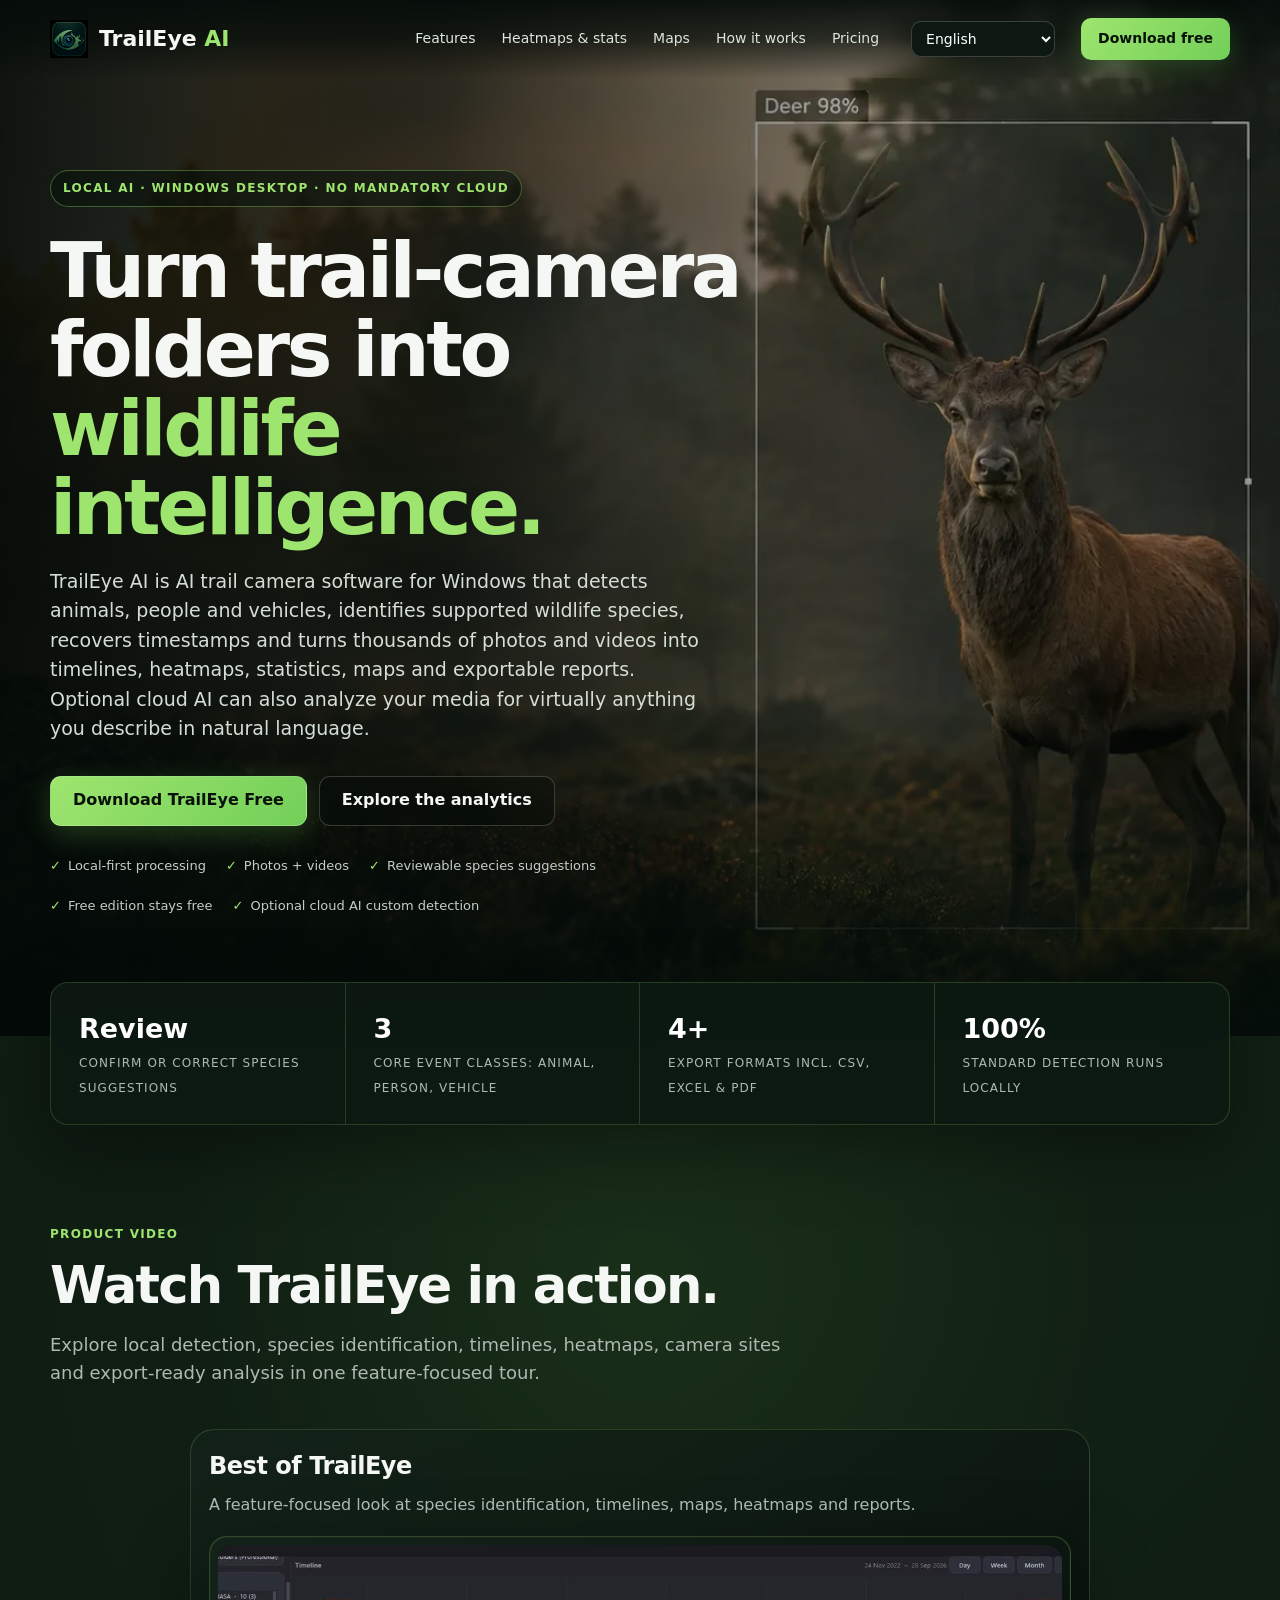
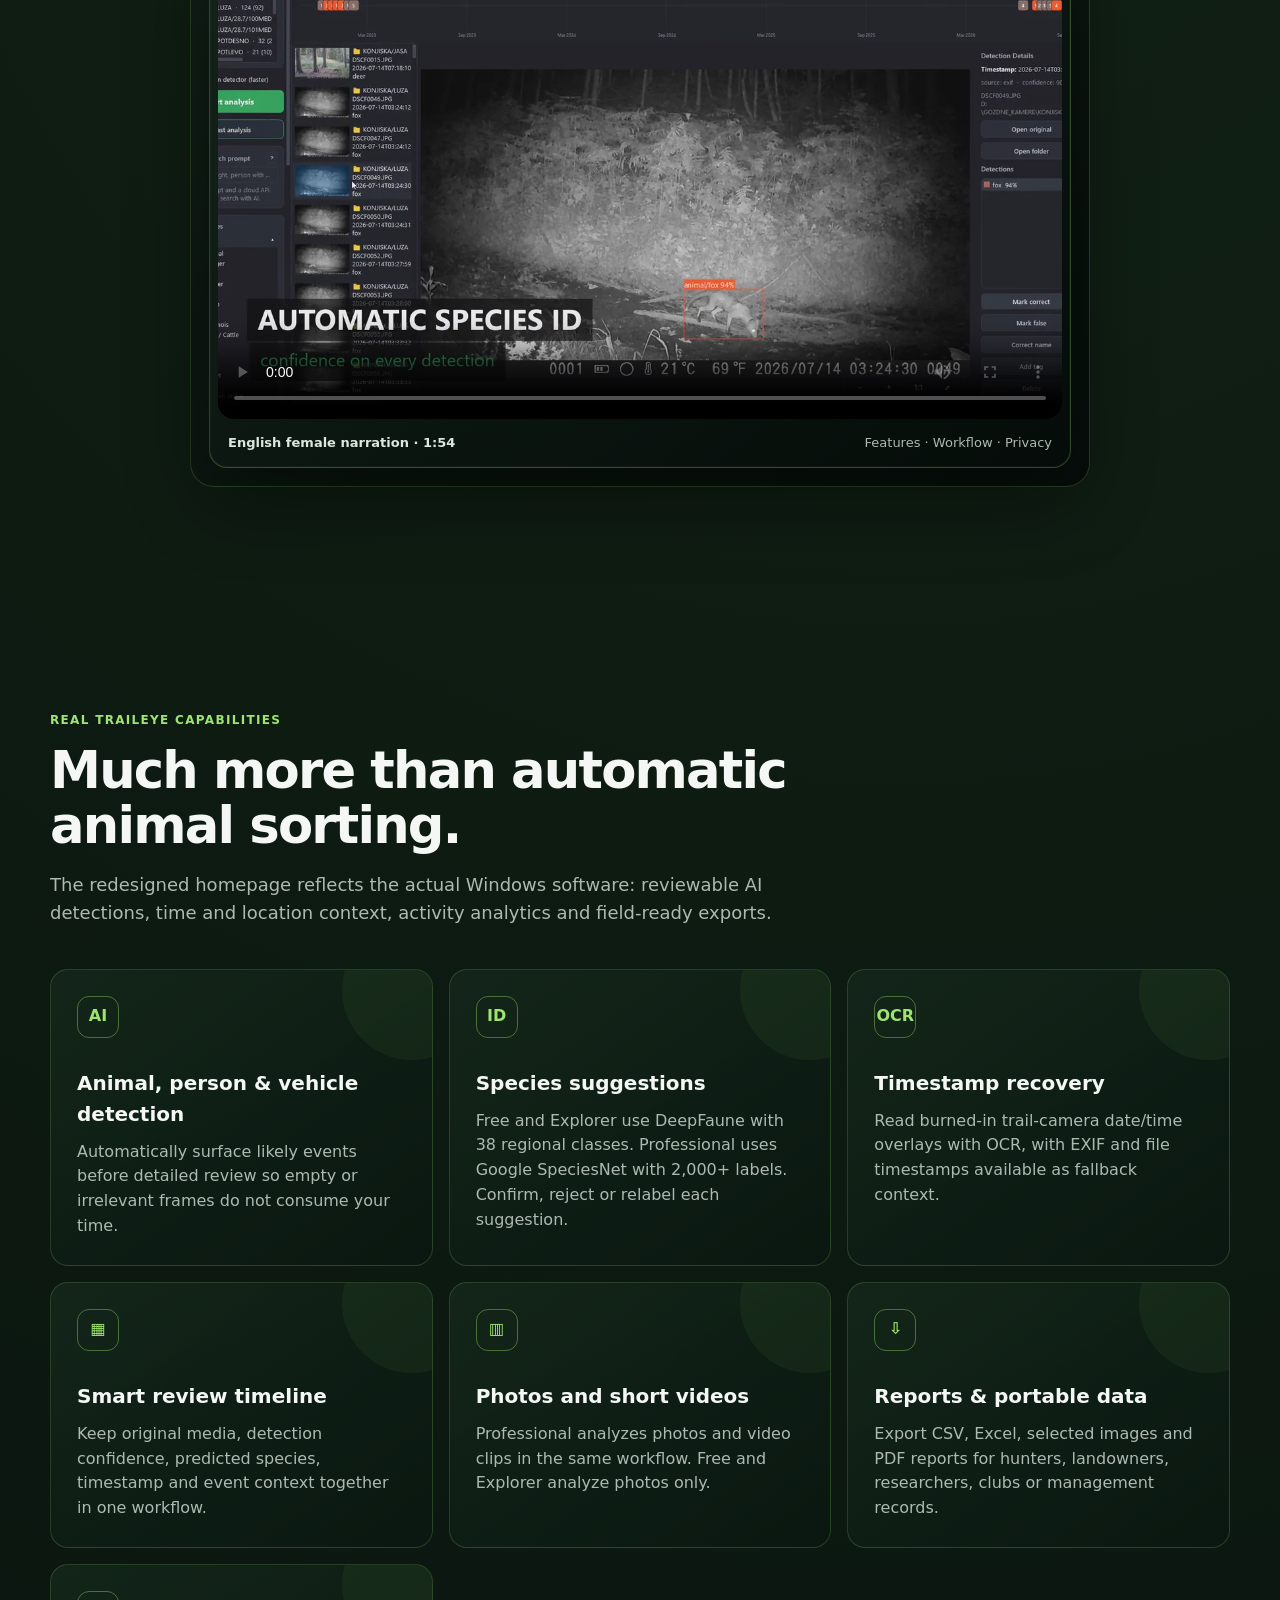
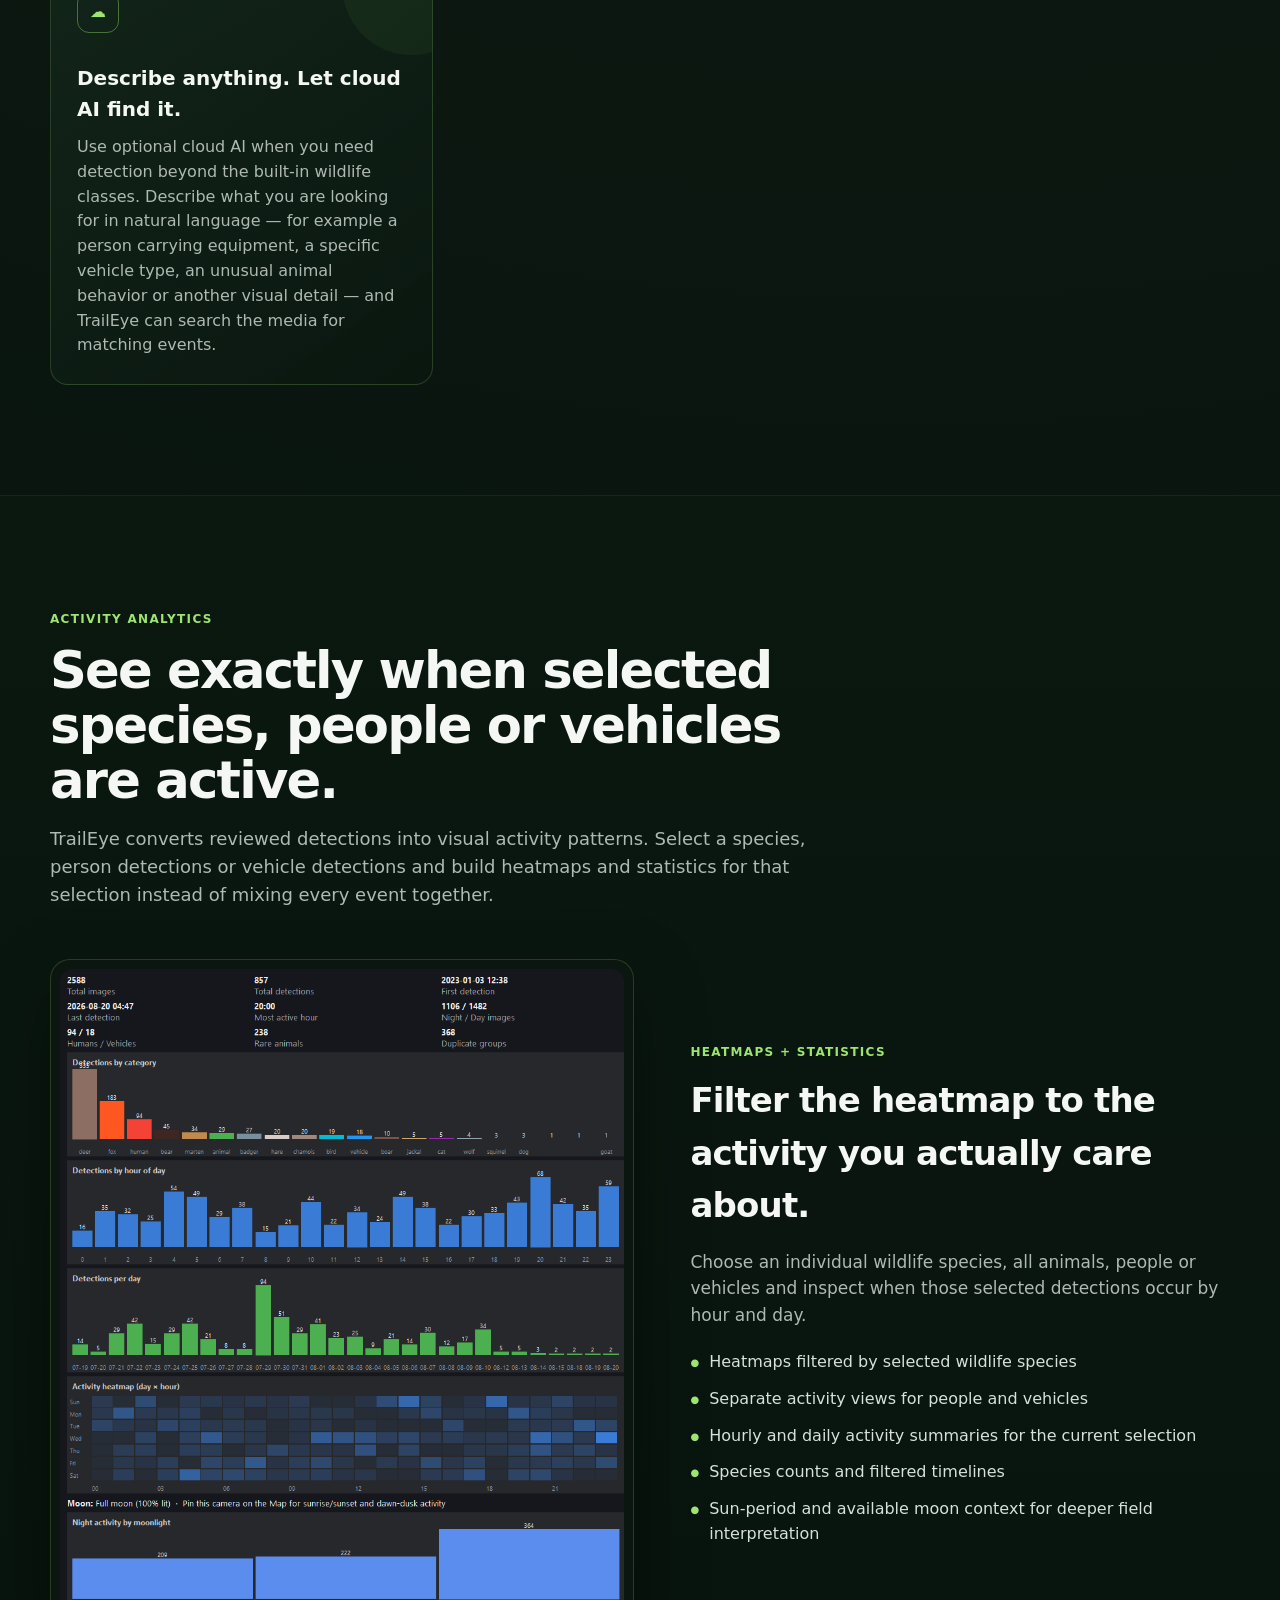
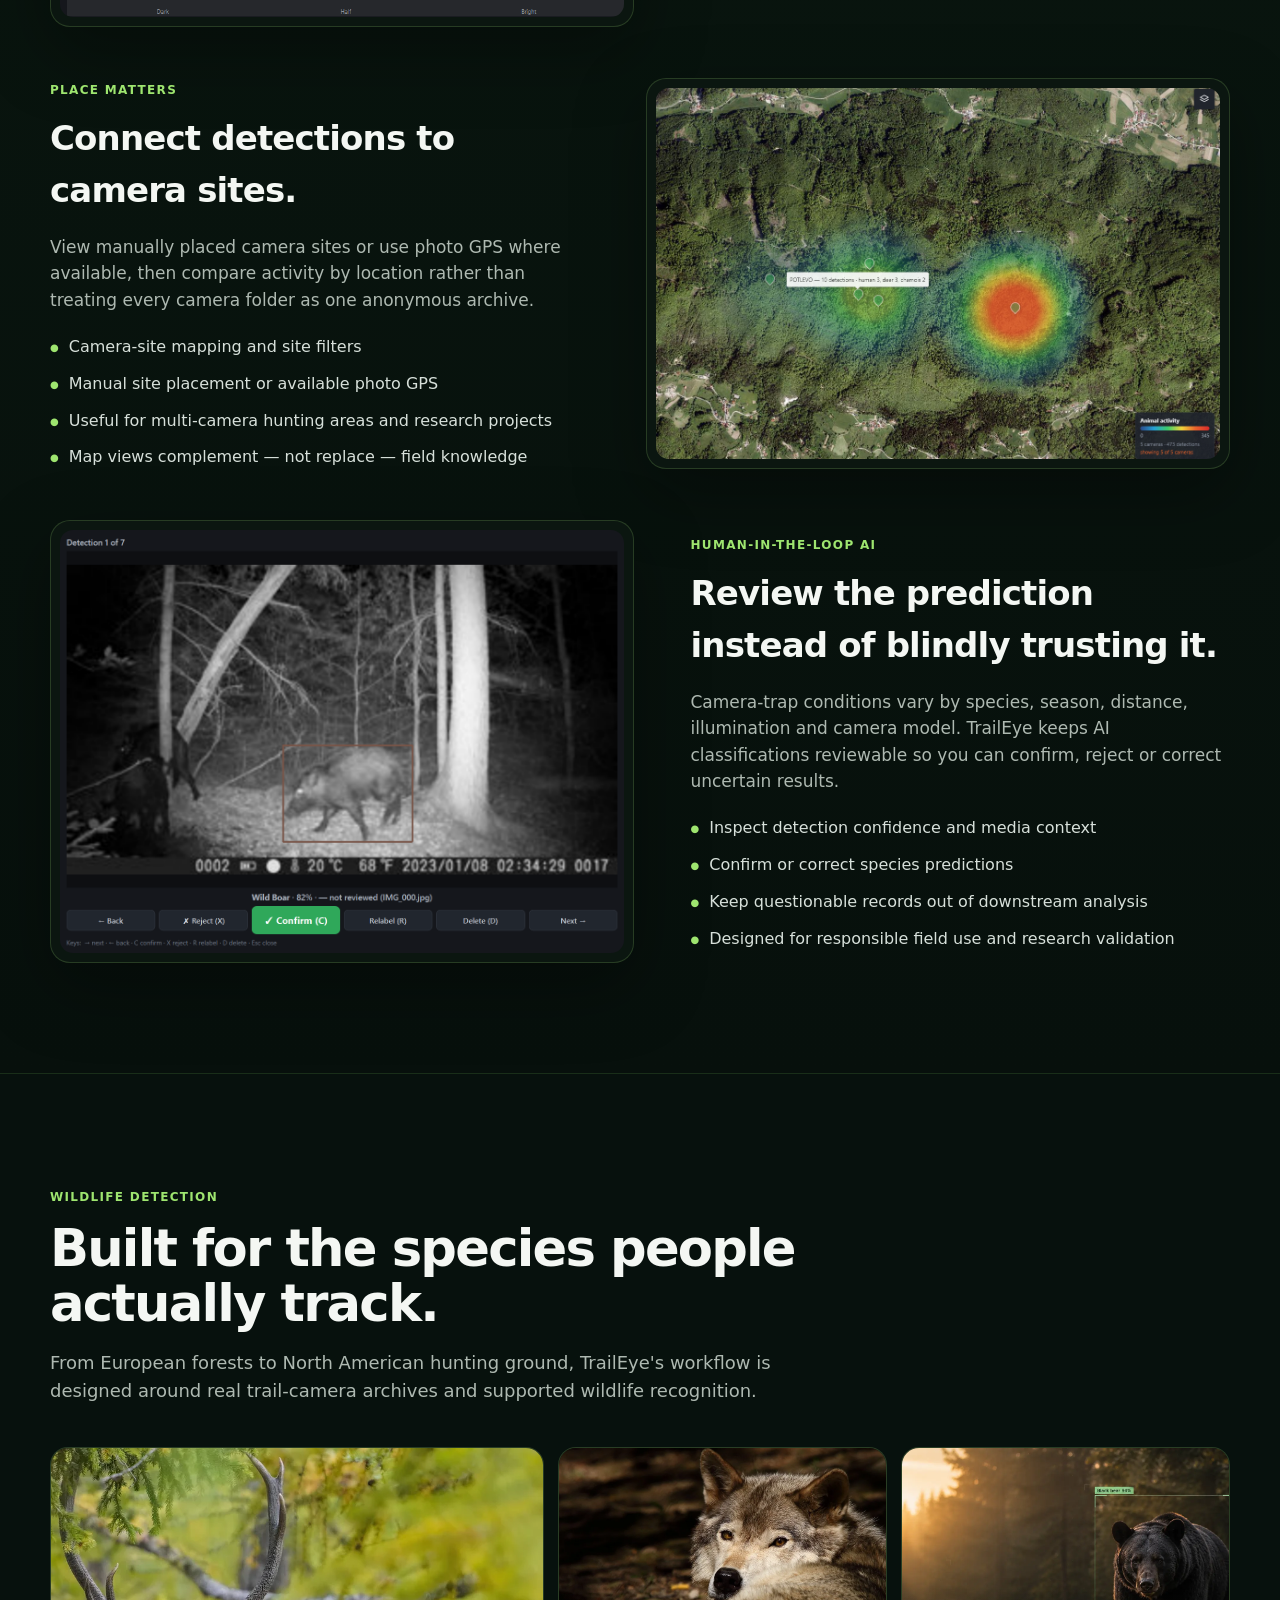
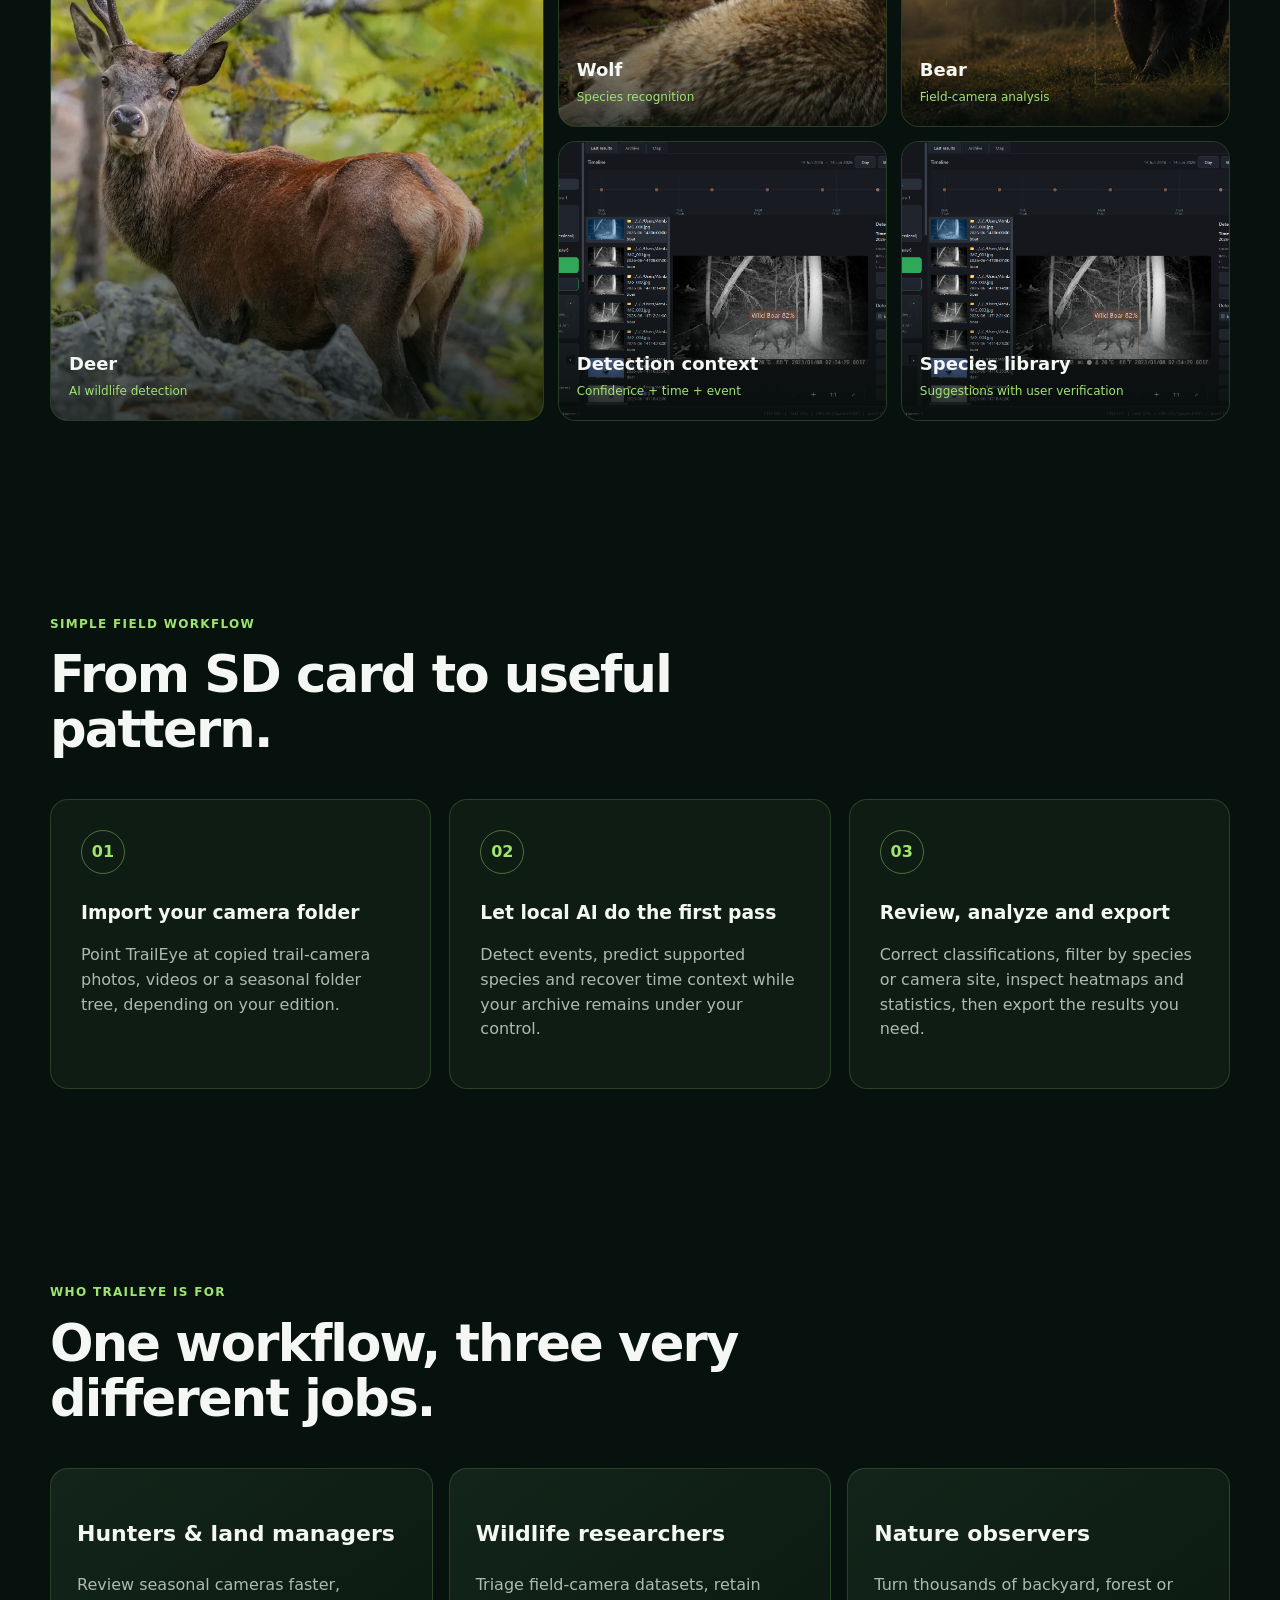
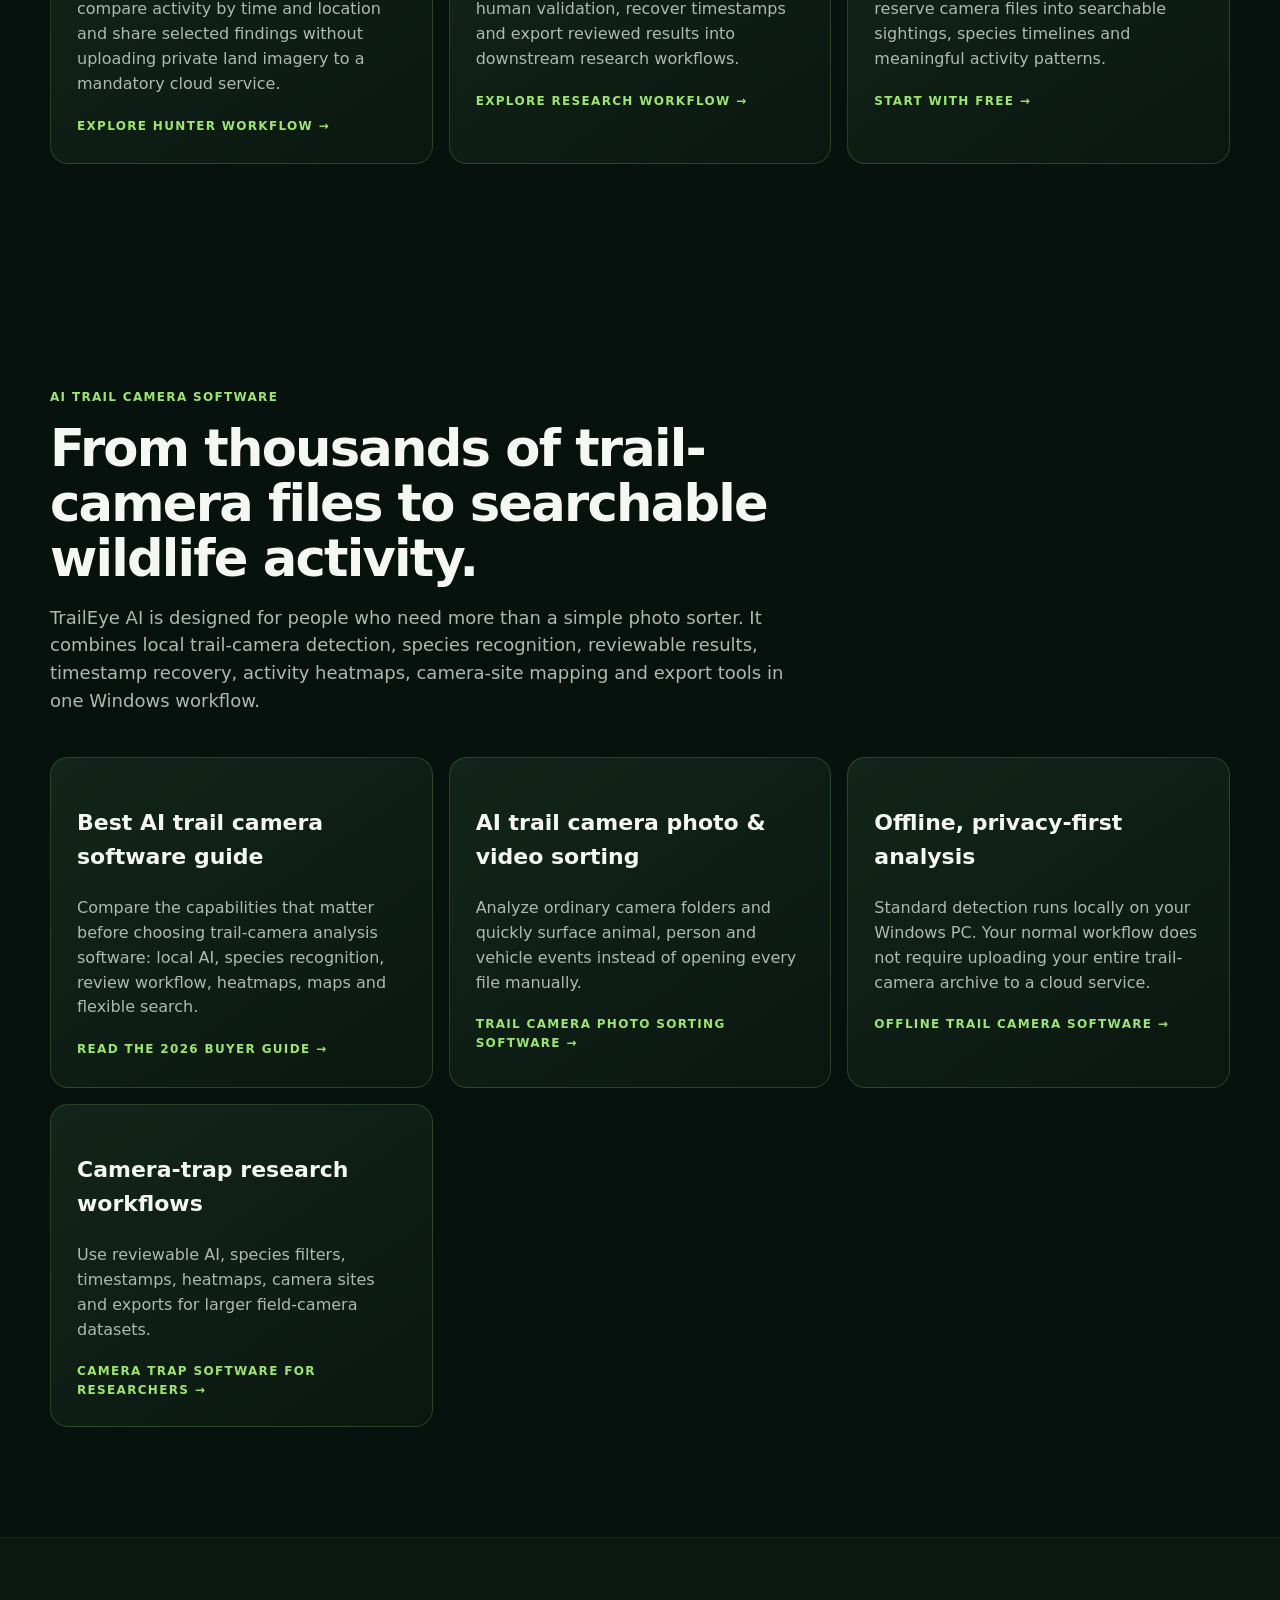
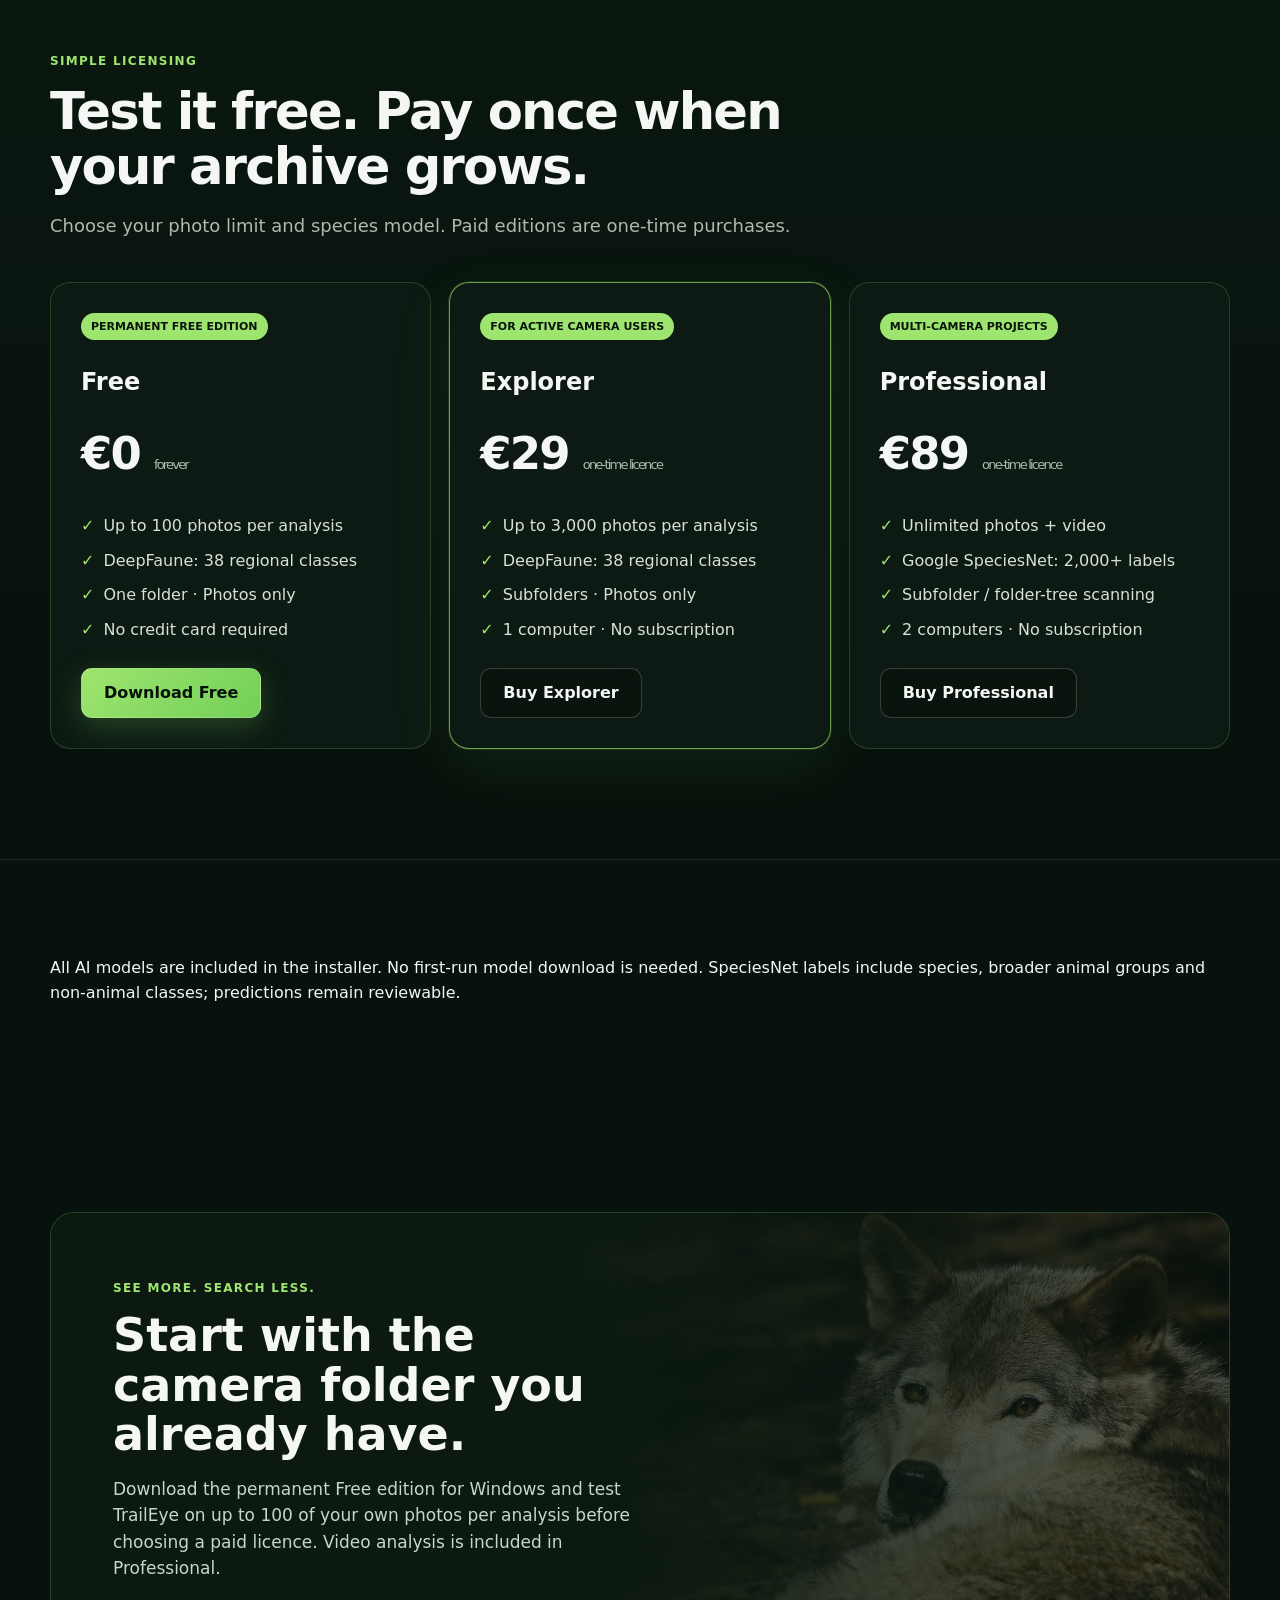
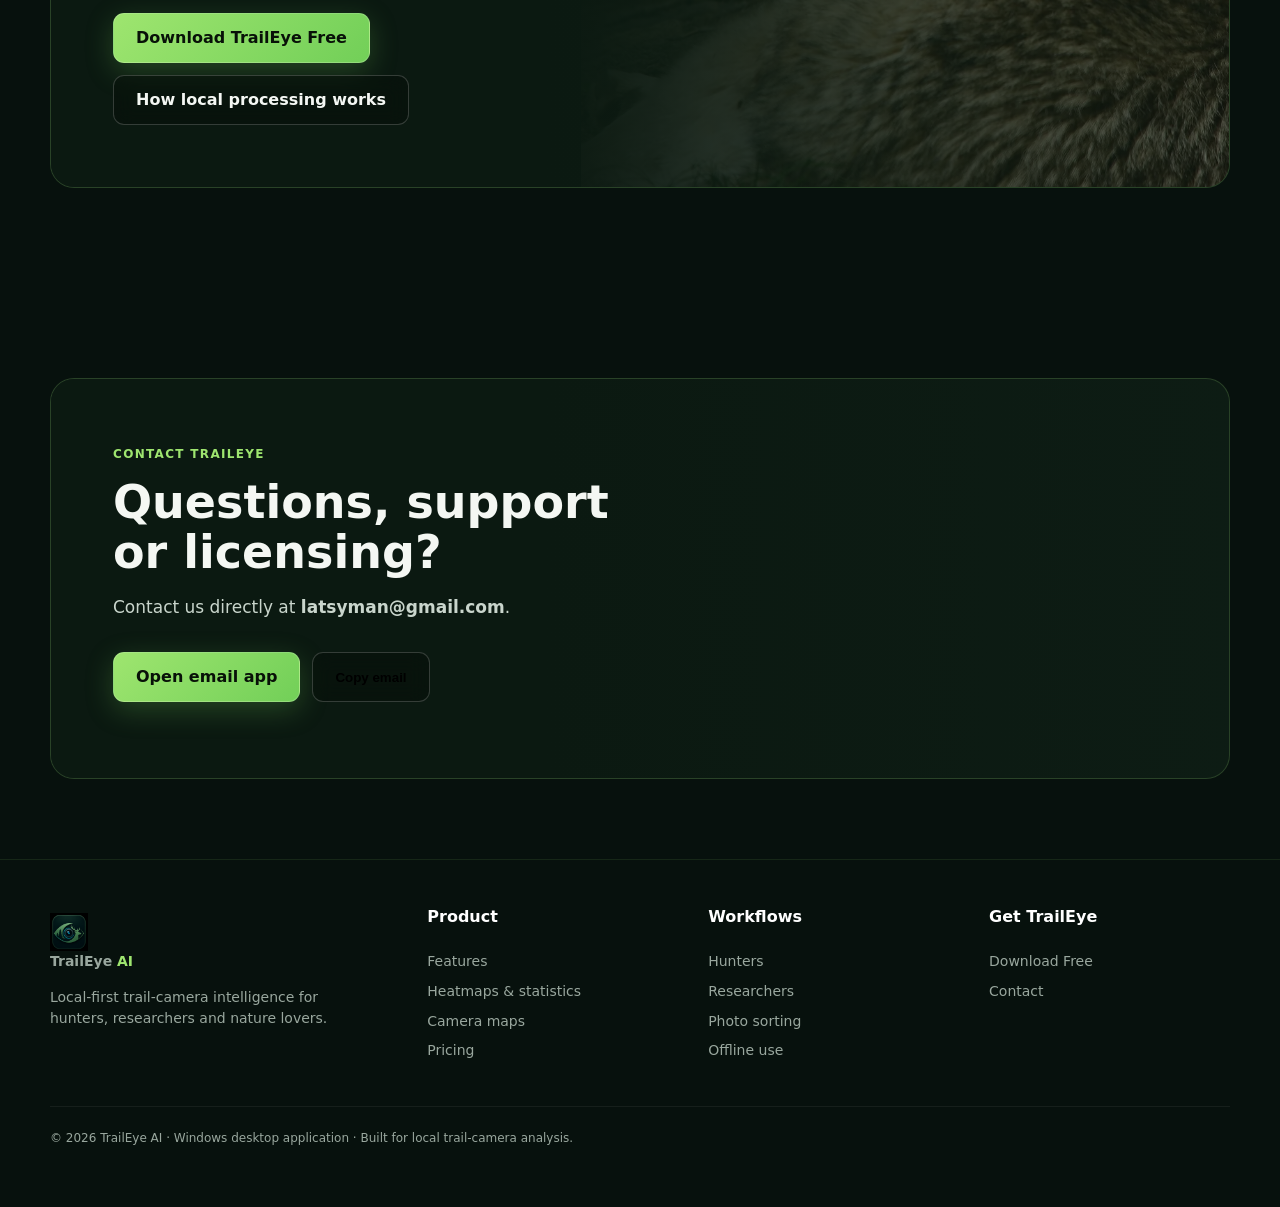
==== commit 8e5ca99f: "Update Explorer and Pro pricing, limits and bundled AI model descriptions Set Explorer to EUR 29, 30" ====
--- a/index.html
+++ b/index.html
@@ -19,7 +19,7 @@
   <meta name="twitter:card" content="summary_large_image">
   <title>Trail Camera Software for Windows | TrailEye AI</title>
   <link rel="stylesheet" href="homepage.css?v=5">
-  <script src="homepage.js" defer></script>
+  <script src="homepage.js?v=offer-29-89" defer></script>
   <script type="application/ld+json">
   {
     "@context":"https://schema.org",
@@ -46,8 +46,8 @@
     ],
     "offers":[
       {"@type":"Offer","name":"Free","price":"0","priceCurrency":"EUR"},
-      {"@type":"Offer","name":"Explorer","price":"49","priceCurrency":"EUR"},
-      {"@type":"Offer","name":"Professional","price":"299","priceCurrency":"EUR"}
+      {"@type":"Offer","name":"Explorer","price":"29","priceCurrency":"EUR"},
+      {"@type":"Offer","name":"Professional","price":"89","priceCurrency":"EUR"}
     ]
   }
   </script>
@@ -104,13 +104,14 @@
         </div>
       </div>
     </section>
-    <section class="section" id="features"><div class="container"><div class="section-heading reveal"><span class="kicker">Real TrailEye capabilities</span><h2>Much more than automatic animal sorting.</h2><p>The redesigned homepage reflects the actual Windows software: reviewable AI detections, time and location context, activity analytics and field-ready exports.</p></div><div class="feature-grid"><article class="feature-card reveal"><div class="feature-icon">AI</div><h3>Animal, person & vehicle detection</h3><p>Automatically surface likely events before detailed review so empty or irrelevant frames do not consume your time.</p></article><article class="feature-card reveal"><div class="feature-icon">ID</div><h3>Species suggestions</h3><p>Refine animal detections with supported species suggestions, then confirm, reject or relabel the result.</p></article><article class="feature-card reveal"><div class="feature-icon">OCR</div><h3>Timestamp recovery</h3><p>Read burned-in trail-camera date/time overlays with OCR, with EXIF and file timestamps available as fallback context.</p></article><article class="feature-card reveal"><div class="feature-icon">▦</div><h3>Smart review timeline</h3><p>Keep original media, detection confidence, predicted species, timestamp and event context together in one workflow.</p></article><article class="feature-card reveal"><div class="feature-icon">▥</div><h3>Photos and short videos</h3><p>Analyze mixed seasonal archives from ordinary folders instead of separating still images and video clips into different tools.</p></article><article class="feature-card reveal"><div class="feature-icon">⇩</div><h3>Reports & portable data</h3><p>Export CSV, Excel, selected images and PDF reports for hunters, landowners, researchers, clubs or management records.</p></article></div></div></section>
+    <section class="section" id="features"><div class="container"><div class="section-heading reveal"><span class="kicker">Real TrailEye capabilities</span><h2>Much more than automatic animal sorting.</h2><p>The redesigned homepage reflects the actual Windows software: reviewable AI detections, time and location context, activity analytics and field-ready exports.</p></div><div class="feature-grid"><article class="feature-card reveal"><div class="feature-icon">AI</div><h3>Animal, person & vehicle detection</h3><p>Automatically surface likely events before detailed review so empty or irrelevant frames do not consume your time.</p></article><article class="feature-card reveal"><div class="feature-icon">ID</div><h3>Species suggestions</h3><p>Free and Explorer use DeepFaune with 38 regional classes. Professional uses Google SpeciesNet with 2,000+ labels. Confirm, reject or relabel each suggestion.</p></article><article class="feature-card reveal"><div class="feature-icon">OCR</div><h3>Timestamp recovery</h3><p>Read burned-in trail-camera date/time overlays with OCR, with EXIF and file timestamps available as fallback context.</p></article><article class="feature-card reveal"><div class="feature-icon">▦</div><h3>Smart review timeline</h3><p>Keep original media, detection confidence, predicted species, timestamp and event context together in one workflow.</p></article><article class="feature-card reveal"><div class="feature-icon">▥</div><h3>Photos and short videos</h3><p>Professional analyzes photos and video clips in the same workflow. Free and Explorer analyze photos only.</p></article><article class="feature-card reveal"><div class="feature-icon">⇩</div><h3>Reports & portable data</h3><p>Export CSV, Excel, selected images and PDF reports for hunters, landowners, researchers, clubs or management records.</p></article></div></div></section>
     <section class="section insight-wrap" id="insights"><div class="container"><div class="section-heading reveal"><span class="kicker">Activity analytics</span><h2>See when wildlife is actually appearing.</h2><p>TrailEye converts reviewed detections into visual activity patterns so you can move from a folder full of media to an evidence-based view of species activity.</p></div><div class="product-showcase"><div class="shot reveal"><img src="assets/traileye-activity-analysis.png" width="868" height="996" loading="lazy" decoding="async" alt="TrailEye wildlife activity analysis with detections by category, hour, day and moonlight"></div><div class="copy reveal"><span class="kicker">Heatmaps + statistics</span><h3>Find peaks, patterns and quiet periods.</h3><p>Explore observations by species, hour and day instead of manually counting sightings in spreadsheets.</p><div class="bullet-list"><div class="bullet">Hourly and daily activity summaries</div><div class="bullet">Activity heatmaps for fast pattern recognition</div><div class="bullet">Species counts and filtered views</div><div class="bullet">Sun-period context for dawn, daylight, dusk and night</div><div class="bullet">Available moon context for deeper field interpretation</div></div></div></div><div class="product-showcase reverse" id="map"><div class="shot reveal"><img src="assets/traileye-map-heatmap.png" width="1223" height="804" loading="lazy" decoding="async" alt="TrailEye camera-site heatmap showing wildlife activity by location"></div><div class="copy reveal"><span class="kicker">Place matters</span><h3>Connect detections to camera sites.</h3><p>View manually placed camera sites or use photo GPS where available, then compare activity by location rather than treating every camera folder as one anonymous archive.</p><div class="bullet-list"><div class="bullet">Camera-site mapping and site filters</div><div class="bullet">Manual site placement or available photo GPS</div><div class="bullet">Useful for multi-camera hunting areas and research projects</div><div class="bullet">Map views complement — not replace — field knowledge</div></div></div></div><div class="product-showcase"><div class="shot reveal"><img src="assets/02-one-click-review.png" alt="TrailEye review interface"></div><div class="copy reveal"><span class="kicker">Human-in-the-loop AI</span><h3>Review the prediction instead of blindly trusting it.</h3><p>Camera-trap conditions vary by species, season, distance, illumination and camera model. TrailEye keeps AI classifications reviewable so you can confirm, reject or correct uncertain results.</p><div class="bullet-list"><div class="bullet">Inspect detection confidence and media context</div><div class="bullet">Confirm or correct species predictions</div><div class="bullet">Keep questionable records out of downstream analysis</div><div class="bullet">Designed for responsible field use and research validation</div></div></div></div></div></section>
     <section class="section" id="gallery"><div class="container"><div class="section-heading reveal"><span class="kicker">Wildlife detection</span><h2>Built for the species people actually track.</h2><p>From European forests to North American hunting ground, TrailEye's workflow is designed around real trail-camera archives and supported wildlife recognition.</p></div><div class="gallery-grid"><article class="gallery-card reveal"><img src="assets/wildlife-deer.webp" alt="Deer wildlife detection"><div class="gallery-label"><strong>Deer</strong><span>AI wildlife detection</span></div></article><article class="gallery-card reveal"><img src="assets/wildlife-wolf.webp" alt="Wolf wildlife detection"><div class="gallery-label"><strong>Wolf</strong><span>Species recognition</span></div></article><article class="gallery-card reveal"><img src="assets/wildlife-bear.webp" alt="Bear wildlife detection"><div class="gallery-label"><strong>Bear</strong><span>Field-camera analysis</span></div></article><article class="gallery-card reveal"><img src="assets/01-hero-ai-detection.png" alt="TrailEye detection interface"><div class="gallery-label"><strong>Detection context</strong><span>Confidence + time + event</span></div></article><article class="gallery-card reveal"><img src="assets/05-species-library.png" alt="TrailEye species library"><div class="gallery-label"><strong>Species library</strong><span>Suggestions with user verification</span></div></article></div></div></section>
     <section class="section-tight" id="workflow"><div class="container"><div class="section-heading reveal"><span class="kicker">Simple field workflow</span><h2>From SD card to useful pattern.</h2></div><div class="workflow"><article class="step reveal"><h3>Import your camera folder</h3><p>Point TrailEye at copied trail-camera photos, videos or a seasonal folder tree, depending on your edition.</p></article><article class="step reveal"><h3>Let local AI do the first pass</h3><p>Detect events, predict supported species and recover time context while your archive remains under your control.</p></article><article class="step reveal"><h3>Review, analyze and export</h3><p>Correct classifications, filter by species or camera site, inspect heatmaps and statistics, then export the results you need.</p></article></div></div></section>
     <section class="section"><div class="container"><div class="section-heading reveal"><span class="kicker">Who TrailEye is for</span><h2>One workflow, three very different jobs.</h2></div><div class="audiences"><article class="audience reveal"><h3>Hunters & land managers</h3><p>Review seasonal cameras faster, compare activity by time and location and share selected findings without uploading private land imagery to a mandatory cloud service.</p><a href="trail-camera-software-for-hunters/" class="kicker">Explore hunter workflow →</a></article><article class="audience reveal"><h3>Wildlife researchers</h3><p>Triage field-camera datasets, retain human validation, recover timestamps and export reviewed results into downstream research workflows.</p><a href="camera-trap-software-for-researchers/" class="kicker">Explore research workflow →</a></article><article class="audience reveal"><h3>Nature observers</h3><p>Turn thousands of backyard, forest or reserve camera files into searchable sightings, species timelines and meaningful activity patterns.</p><a href="#pricing" class="kicker">Start with Free →</a></article></div></div></section>
-    <section class="section insight-wrap" id="pricing"><div class="container"><div class="section-heading reveal"><span class="kicker">Simple licensing</span><h2>Test it free. Pay once when your archive grows.</h2><p>No invented SaaS plans: these are the editions currently documented for TrailEye AI.</p></div><div class="pricing"><article class="price-card reveal"><span class="badge">Permanent free edition</span><h3>Free</h3><div class="price">€0 <small>forever</small></div><ul><li>Full AI recognition workflow</li><li>Up to 20 files per analysis</li><li>Best for compatibility testing</li><li>No credit card required</li></ul><a class="btn btn-primary" href="download/">Download Free</a></article><article class="price-card featured reveal"><span class="badge">For active camera users</span><h3>Explorer</h3><div class="price">€49 <small>one-time licence</small></div><ul><li>Up to 1,000 files per analysis</li><li>One folder per run</li><li>Designed for an individual active camera</li><li>No recurring subscription</li></ul><a class="btn btn-secondary" href="mailto:info@traileye.eu?subject=TrailEye%20Explorer">Get Explorer</a></article><article class="price-card reveal"><span class="badge">Multi-camera projects</span><h3>Professional</h3><div class="price">€299 <small>one-time licence</small></div><ul><li>Unlimited files</li><li>Subfolder / folder-tree scanning</li><li>For multiple cameras and sites</li><li>Three computer activations</li></ul><a class="btn btn-secondary" href="mailto:info@traileye.eu?subject=TrailEye%20Professional">Get Professional</a></article></div></div></section>
-    <section class="section"><div class="container"><div class="final-cta reveal"><img src="assets/wildlife-wolf.webp" alt="Wolf in forest"><div class="final-copy"><span class="kicker">See more. Search less.</span><h2>Start with the camera folder you already have.</h2><p>Download the permanent Free edition for Windows and test TrailEye on your own photos and videos before choosing a paid licence.</p><div class="actions"><a class="btn btn-primary" href="download/">Download TrailEye Free</a><a class="btn btn-secondary" href="offline-trail-camera-software/">How local processing works</a></div></div></div></div></section>
+    <section class="section insight-wrap" id="pricing"><div class="container"><div class="section-heading reveal"><span class="kicker">Simple licensing</span><h2>Test it free. Pay once when your archive grows.</h2><p>Choose your photo limit and species model. Paid editions are one-time purchases.</p></div><div class="pricing"><article class="price-card reveal"><span class="badge">Permanent free edition</span><h3>Free</h3><div class="price">€0 <small>forever</small></div><ul><li>Up to 100 photos per analysis</li><li>DeepFaune: 38 regional classes</li><li>One folder · Photos only</li><li>No credit card required</li></ul><a class="btn btn-primary" href="download/">Download Free</a></article><article class="price-card featured reveal"><span class="badge">For active camera users</span><h3>Explorer</h3><div class="price">€29 <small>one-time licence</small></div><ul><li>Up to 3,000 photos per analysis</li><li>DeepFaune: 38 regional classes</li><li>Subfolders · Photos only</li><li>1 computer · No subscription</li></ul><a class="btn btn-secondary" href="mailto:info@traileye.eu?subject=TrailEye%20Explorer">Get Explorer</a></article><article class="price-card reveal"><span class="badge">Multi-camera projects</span><h3>Professional</h3><div class="price">€89 <small>one-time licence</small></div><ul><li>Unlimited photos + video</li><li>Google SpeciesNet: 2,000+ labels</li><li>Subfolder / folder-tree scanning</li><li>2 computers · No subscription</li></ul><a class="btn btn-secondary" href="mailto:info@traileye.eu?subject=TrailEye%20Professional">Get Professional</a></article></div></div></section>
+    <section class="section-tight"><div class="container"><p class="offer-note">All AI models are included in the installer. No first-run model download is needed. SpeciesNet labels include species, broader animal groups and non-animal classes; predictions remain reviewable.</p></div></section>
+    <section class="section"><div class="container"><div class="final-cta reveal"><img src="assets/wildlife-wolf.webp" alt="Wolf in forest"><div class="final-copy"><span class="kicker">See more. Search less.</span><h2>Start with the camera folder you already have.</h2><p>Download the permanent Free edition for Windows and test TrailEye on up to 100 of your own photos per analysis before choosing a paid licence. Video analysis is included in Professional.</p><div class="actions"><a class="btn btn-primary" href="download/">Download TrailEye Free</a><a class="btn btn-secondary" href="offline-trail-camera-software/">How local processing works</a></div></div></div></div></section>
   </main>
   <footer class="site-footer"><div class="container"><div class="footer-grid"><div class="footer-brand"><a class="brand" href="#top"><img src="assets/traileye-logo.png" alt=""><span>TrailEye <em>AI</em></span></a><p>Local-first trail-camera intelligence for hunters, researchers and nature lovers.</p></div><div><h4>Product</h4><a href="#features">Features</a><a href="#insights">Heatmaps & statistics</a><a href="#map">Camera maps</a><a href="#pricing">Pricing</a></div><div><h4>Workflows</h4><a href="trail-camera-software-for-hunters/">Hunters</a><a href="camera-trap-software-for-researchers/">Researchers</a><a href="trail-camera-photo-sorting-software/">Photo sorting</a><a href="offline-trail-camera-software/">Offline use</a></div><div><h4>Get TrailEye</h4><a href="download/">Download Free</a><a href="mailto:info@traileye.eu">Contact</a></div></div><div class="legal">© <span data-year></span> TrailEye AI · Windows desktop application · Built for local trail-camera analysis.</div></div></footer>
 </body>
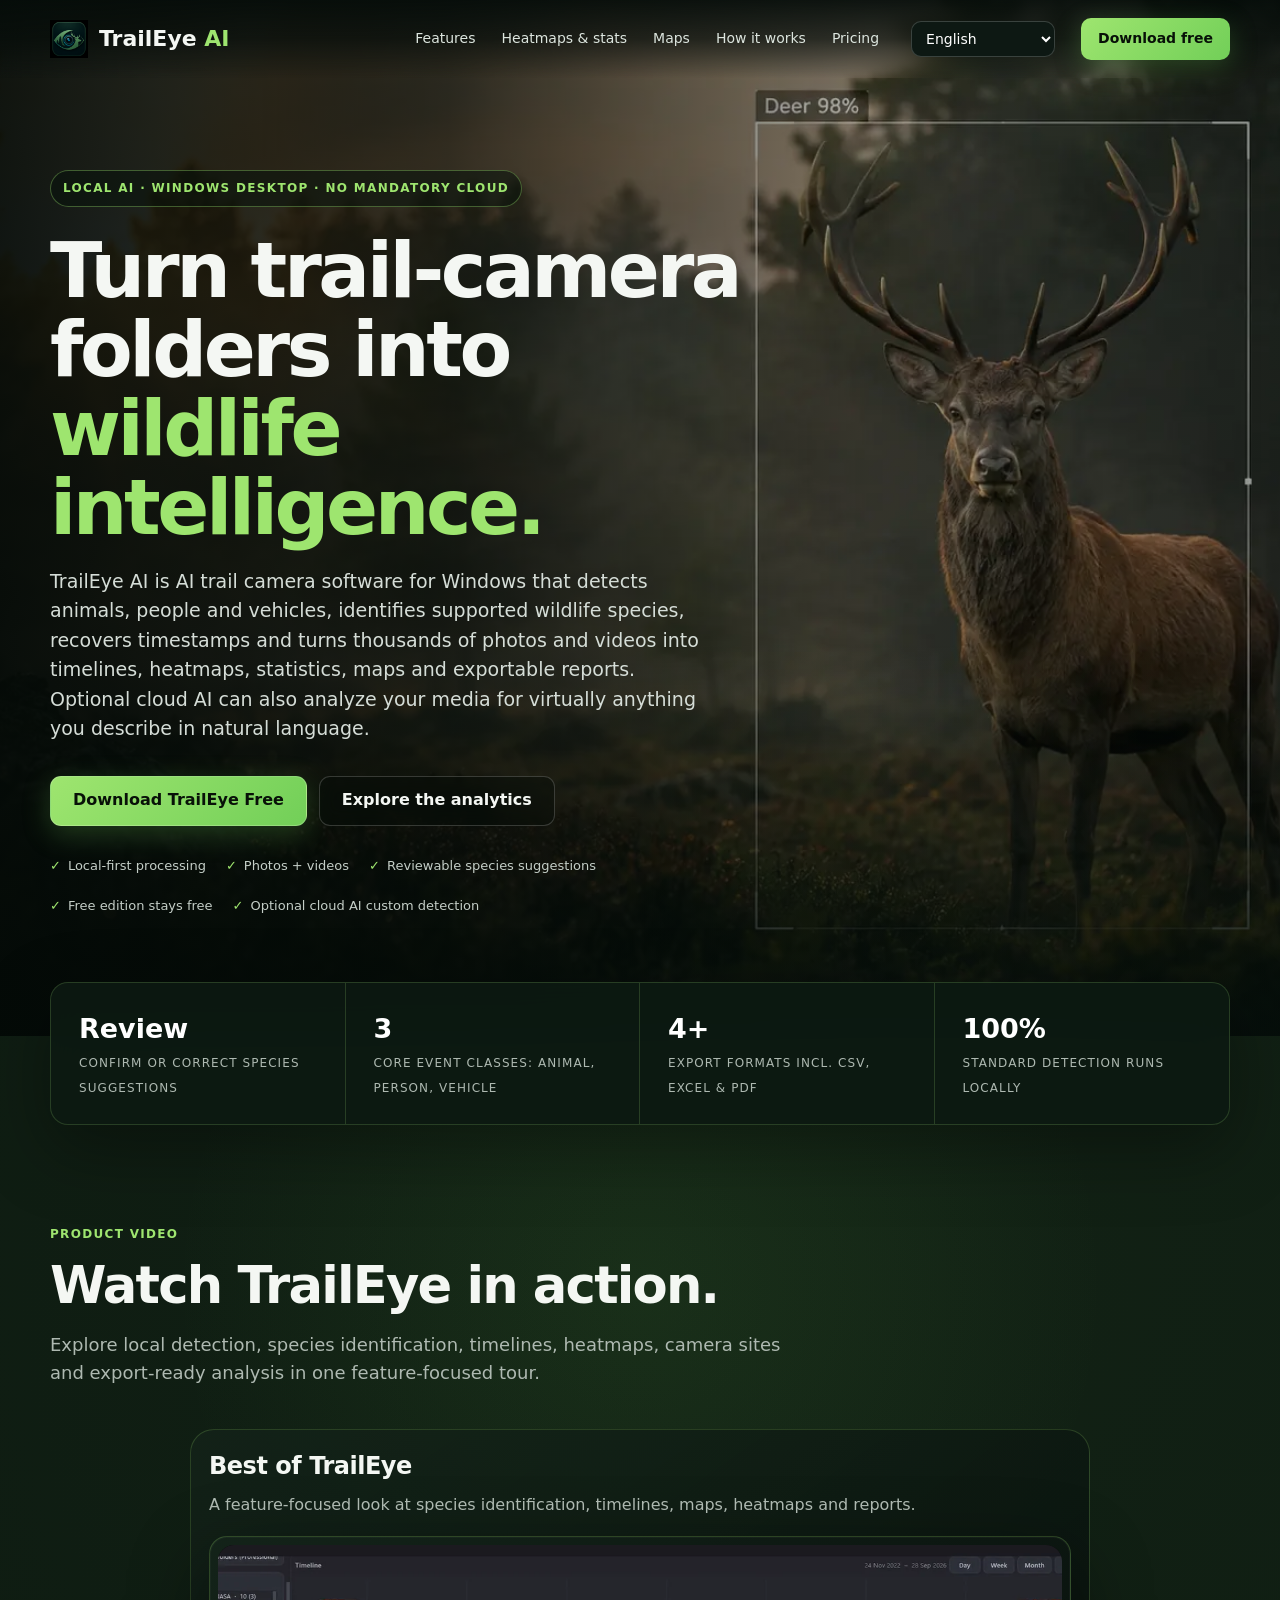
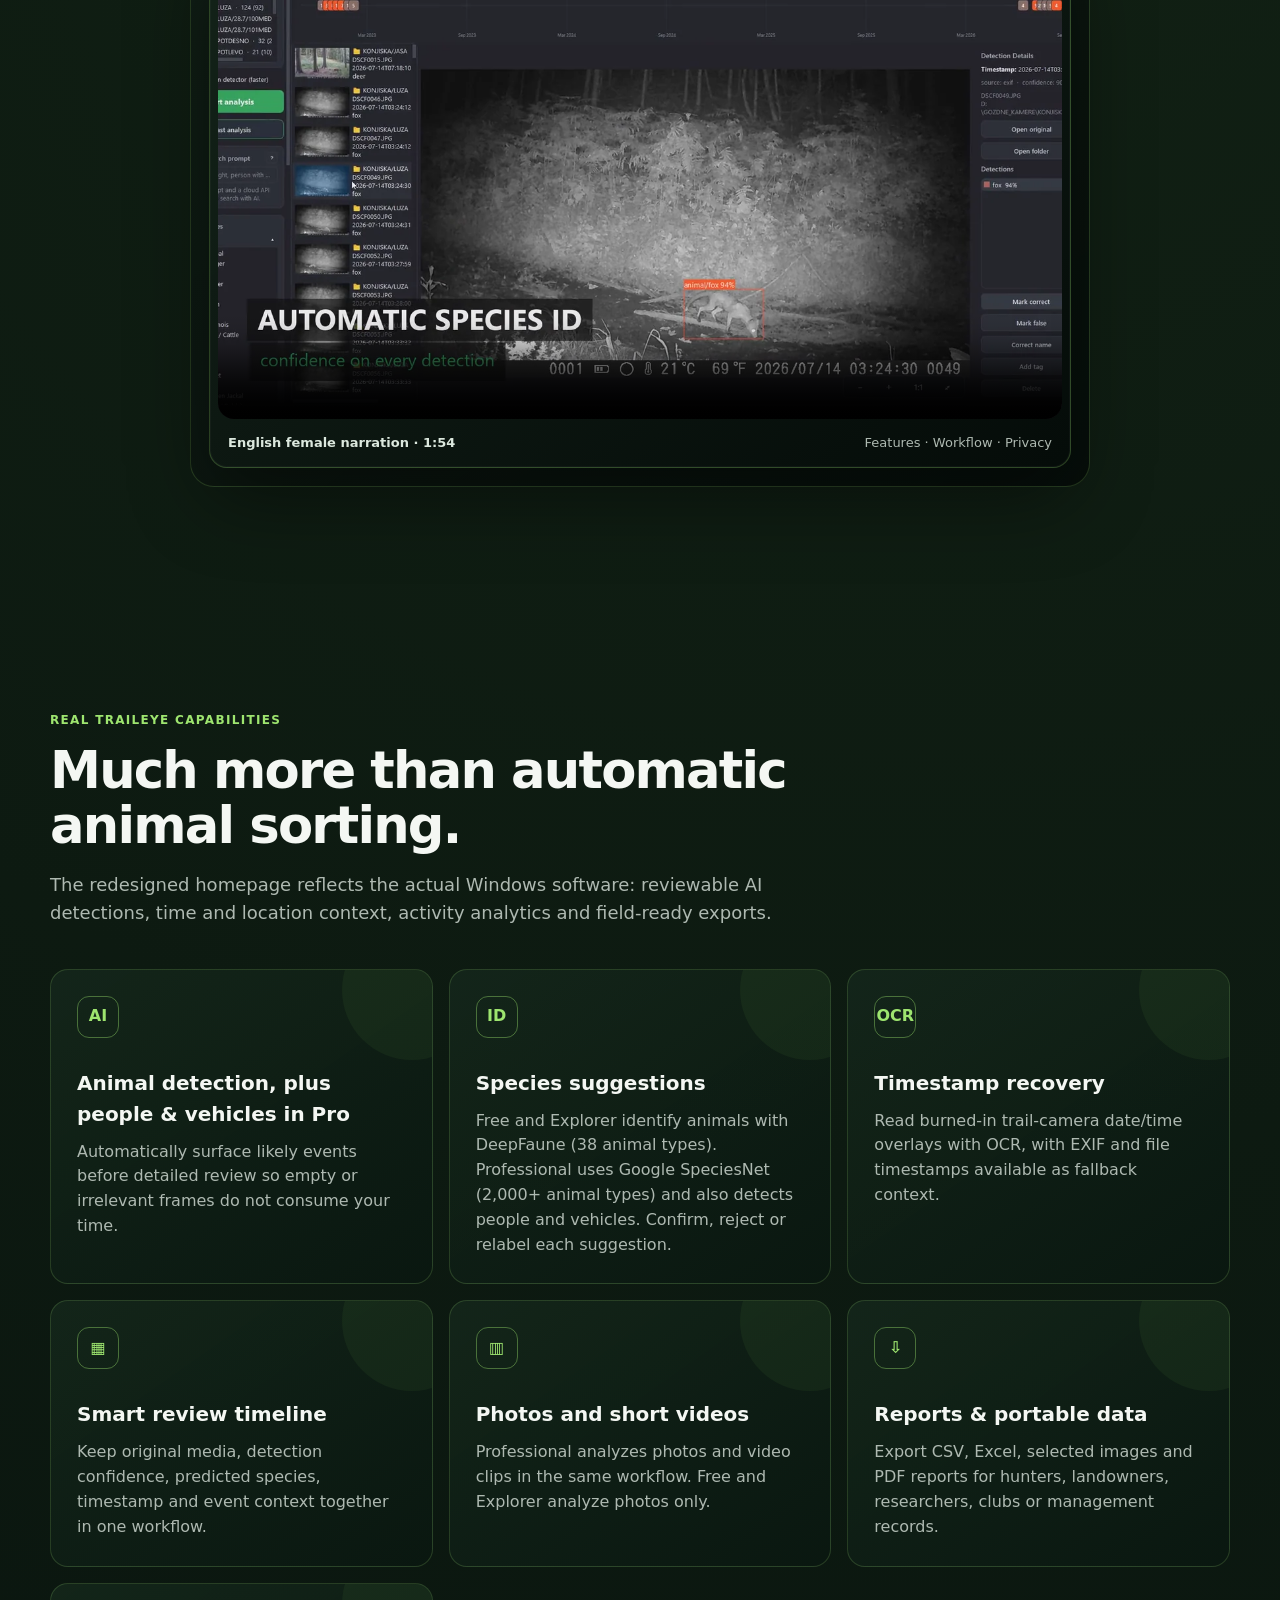
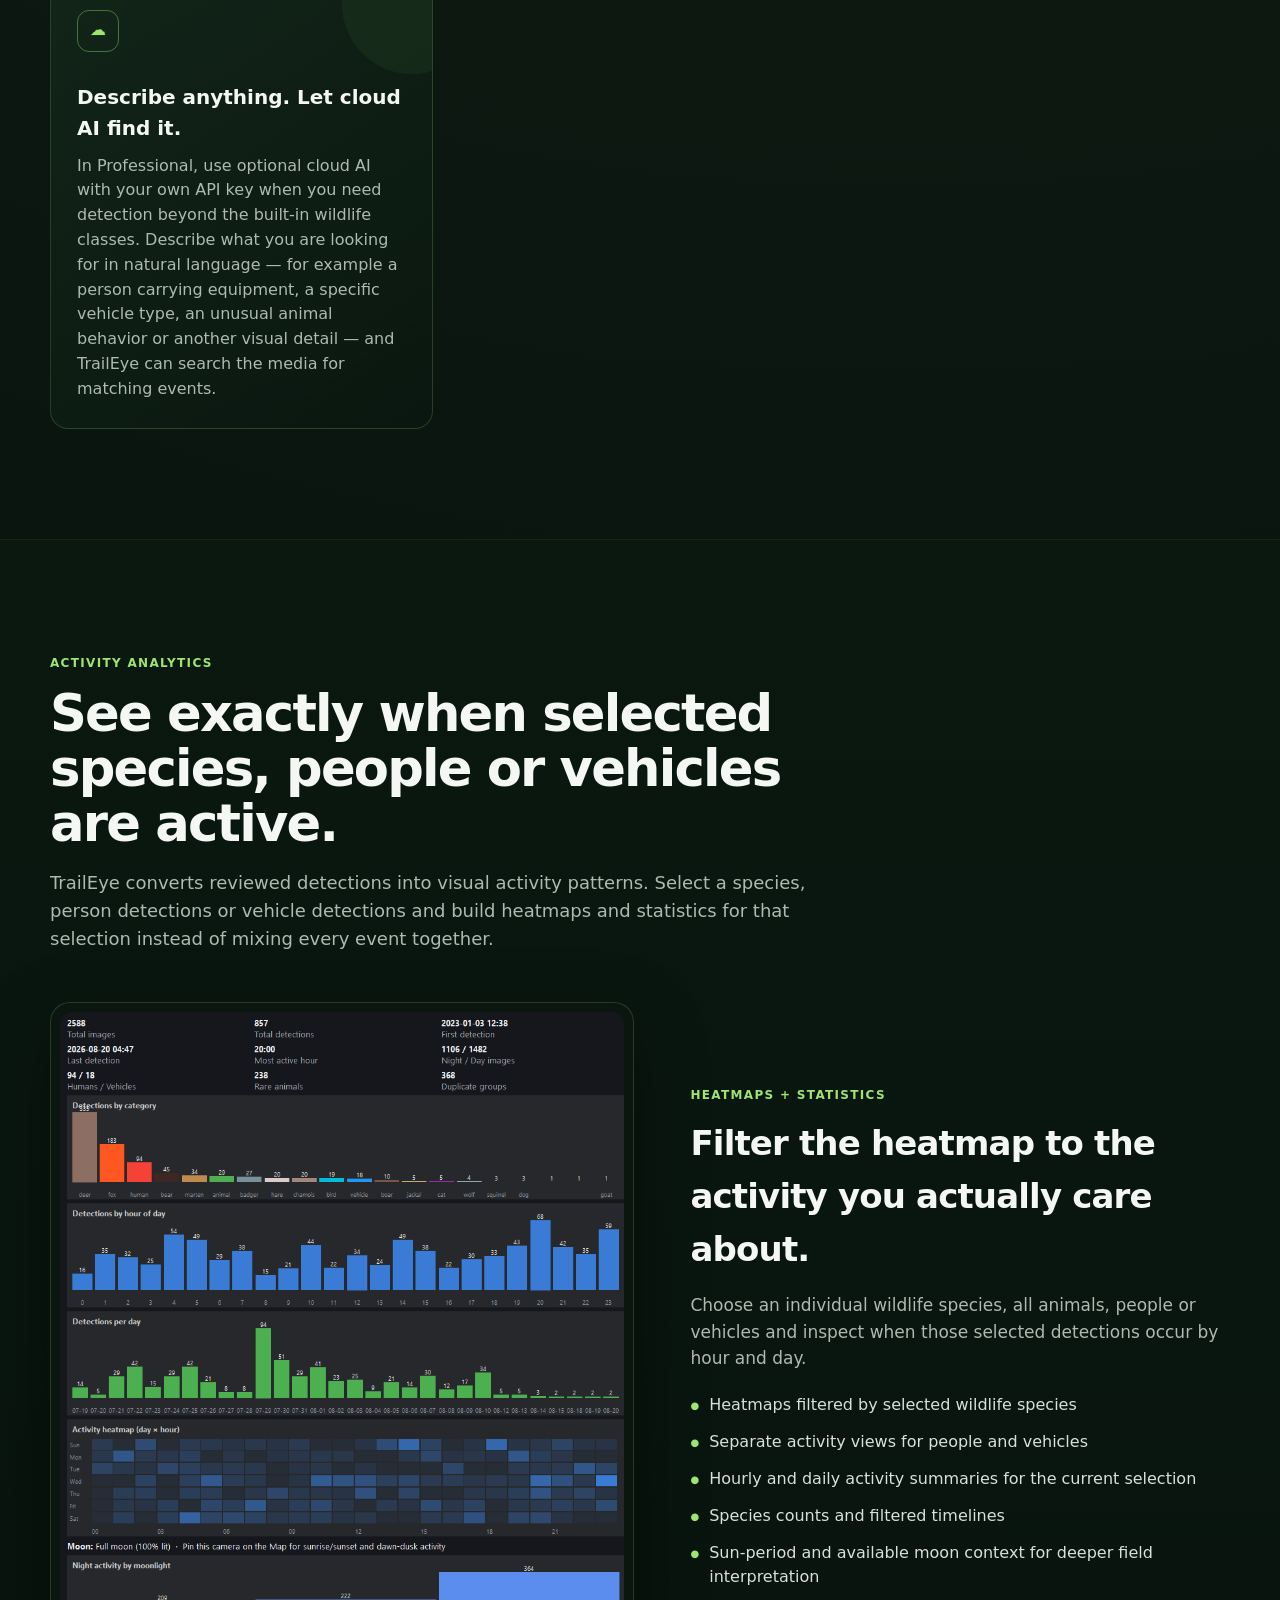
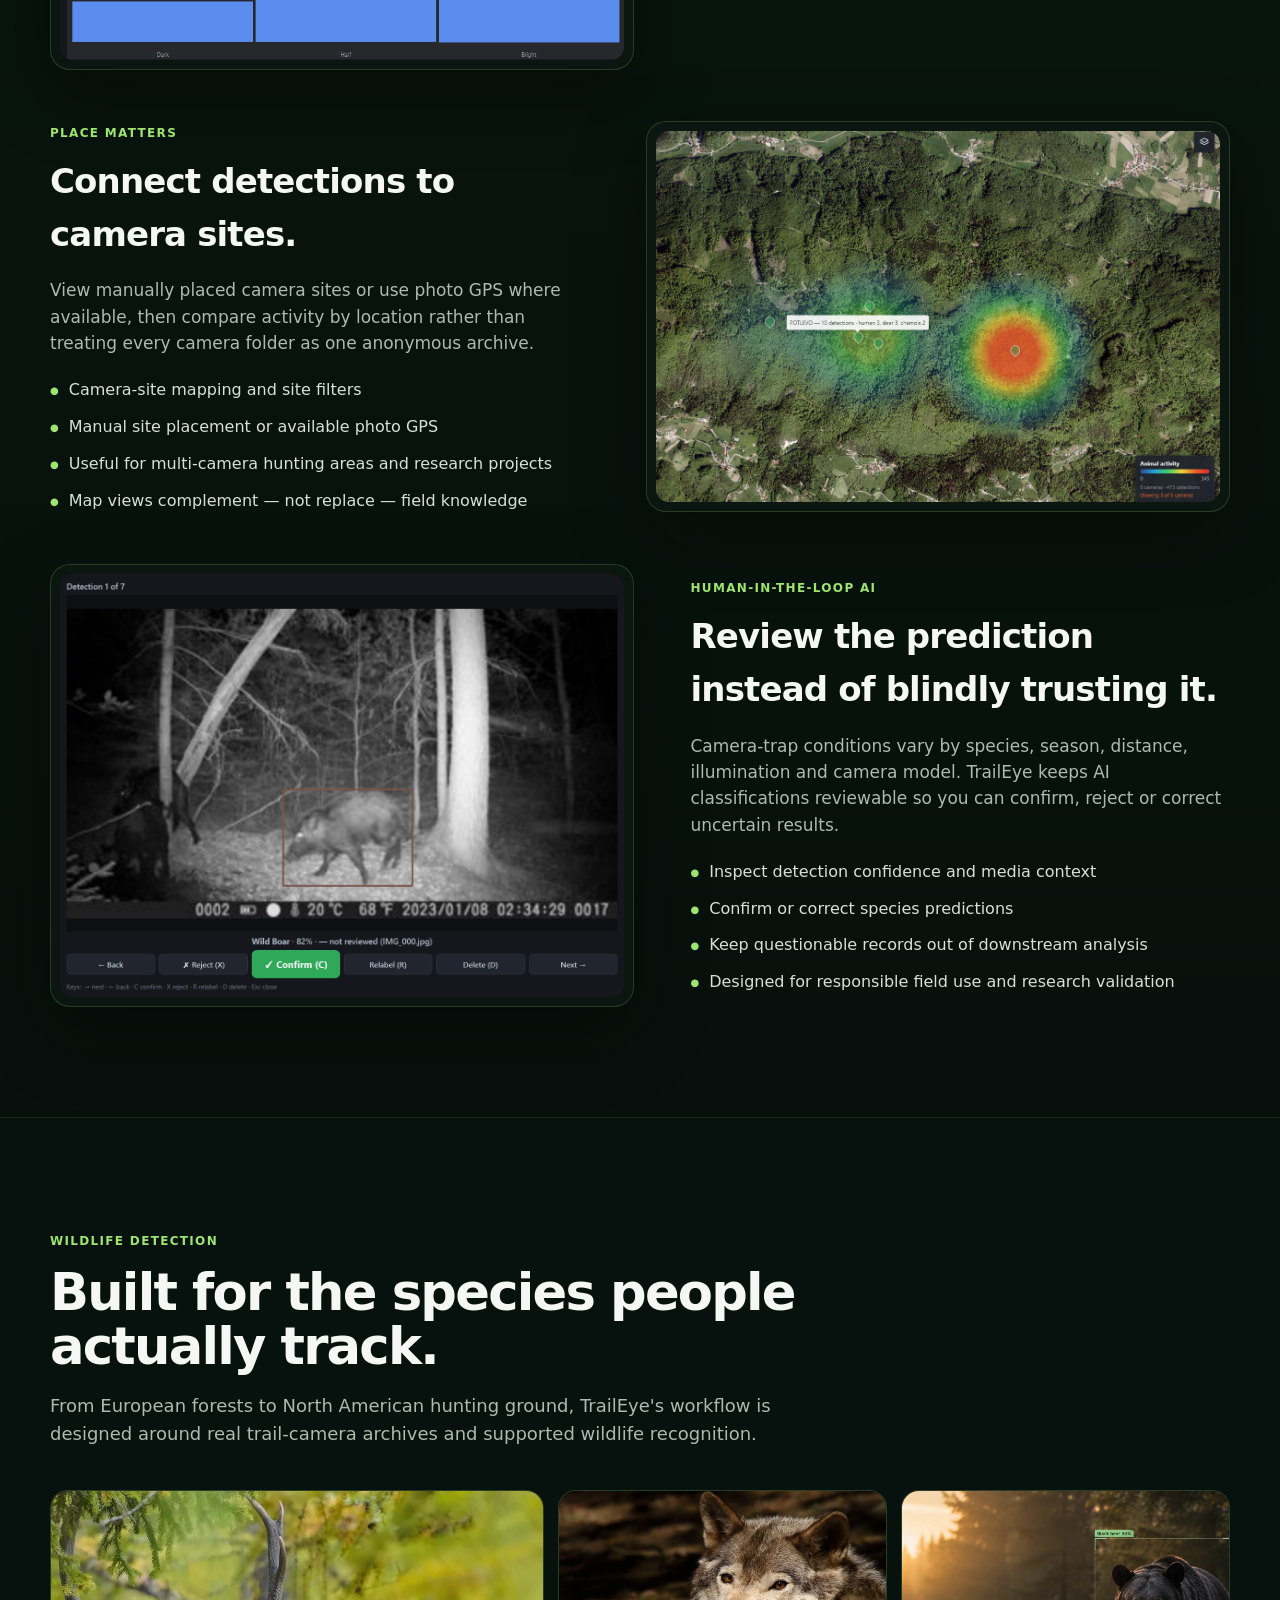
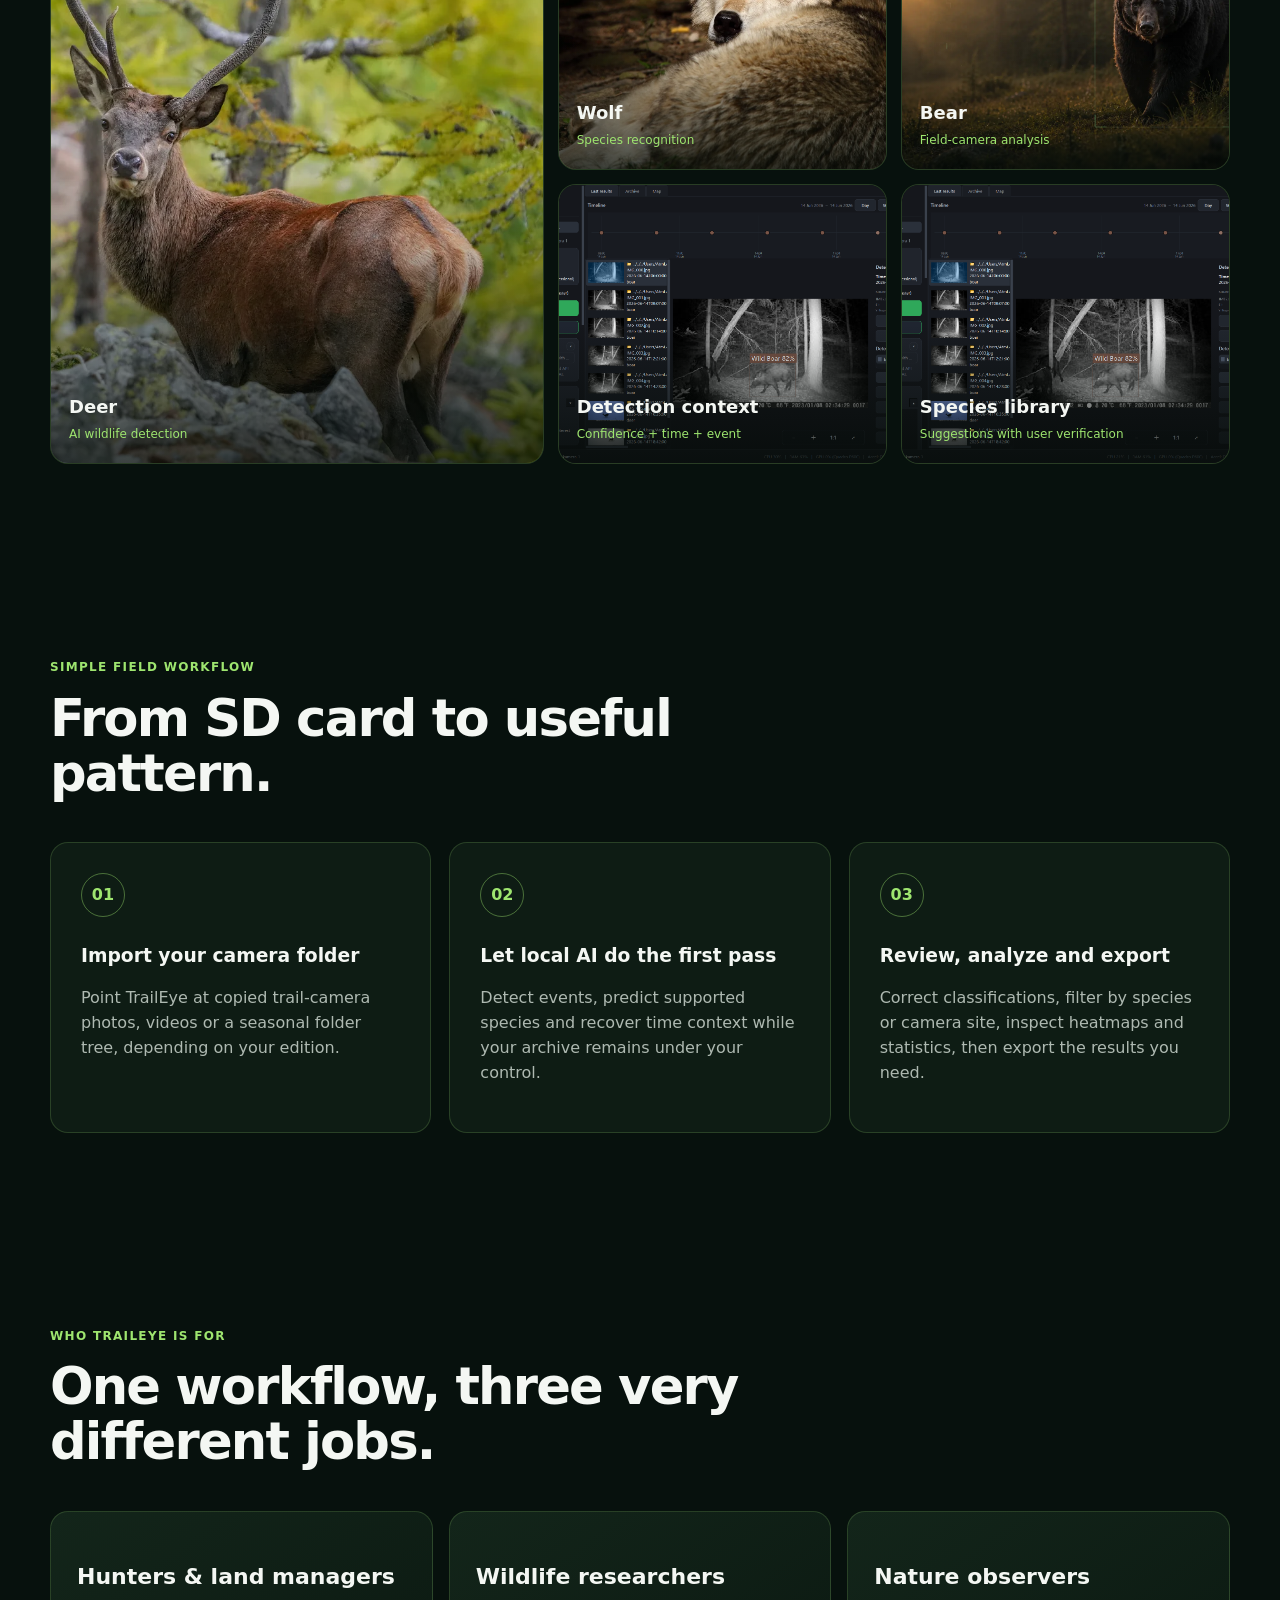
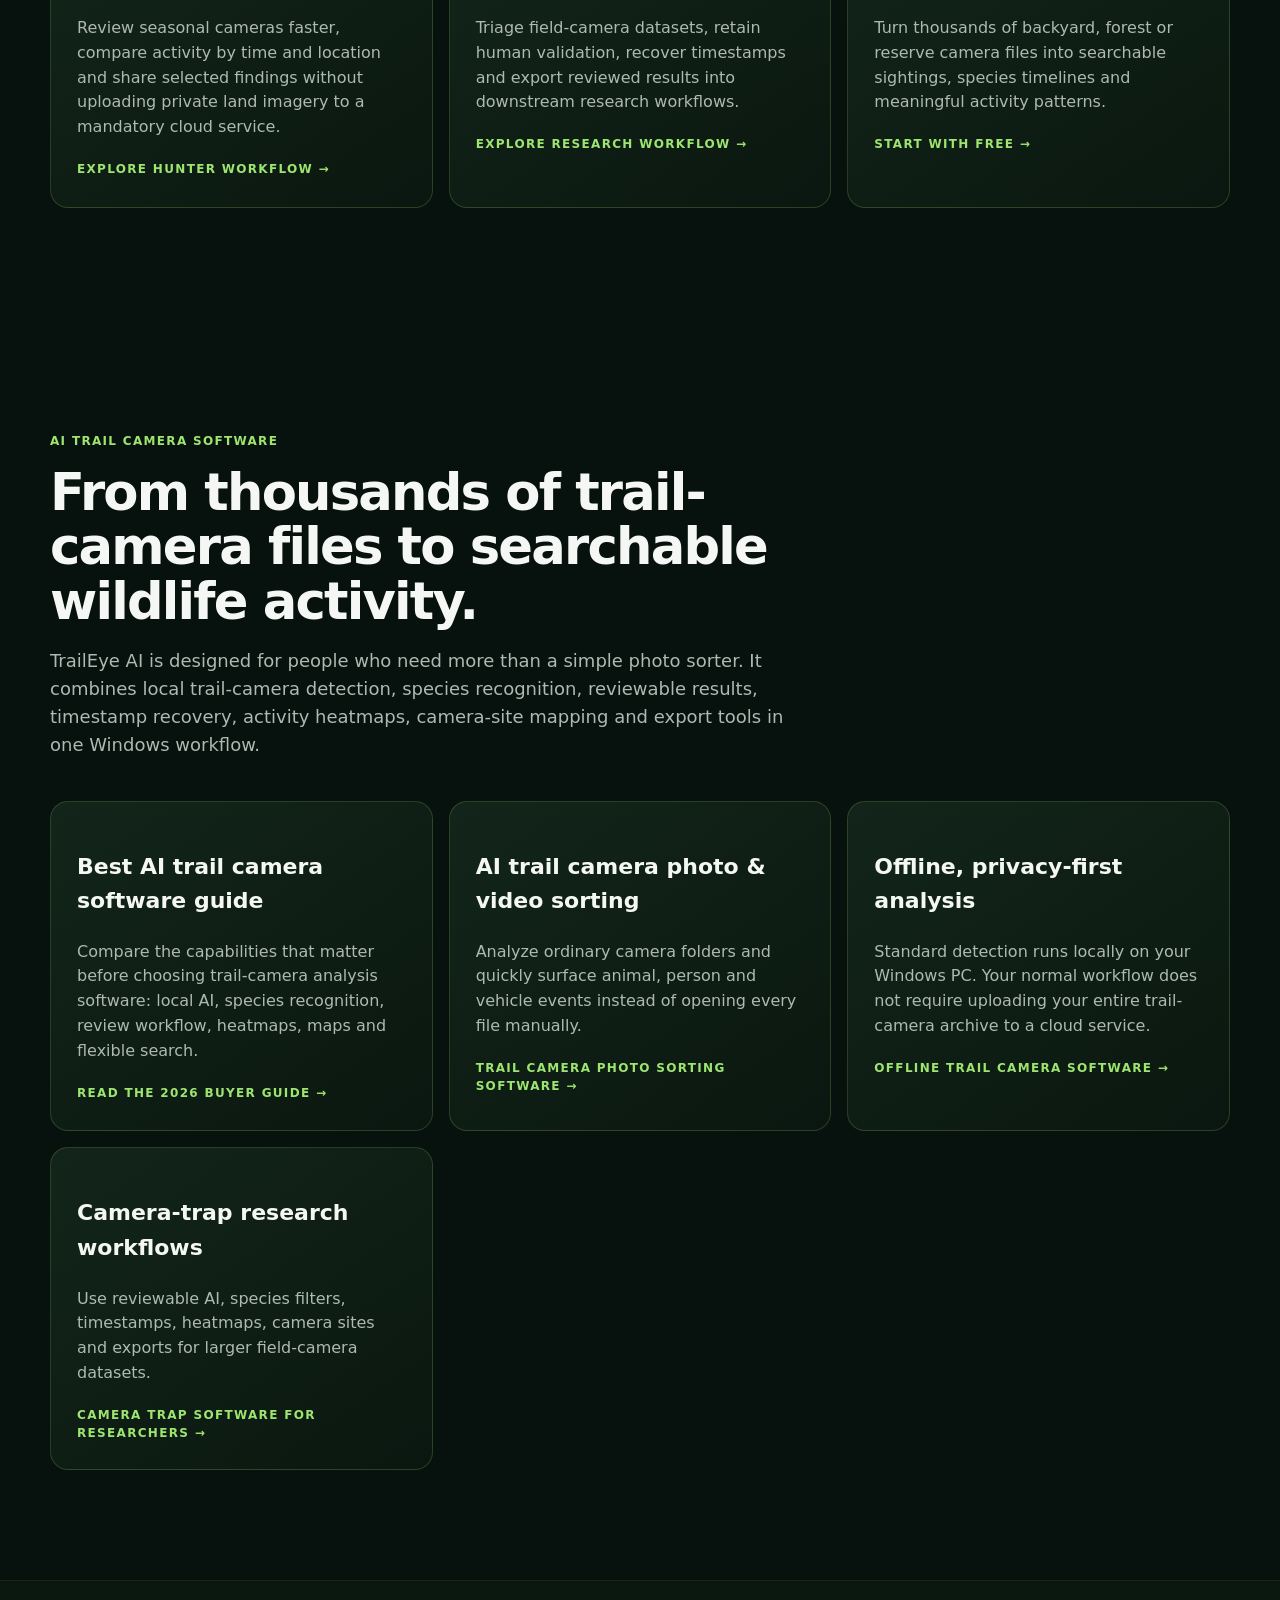
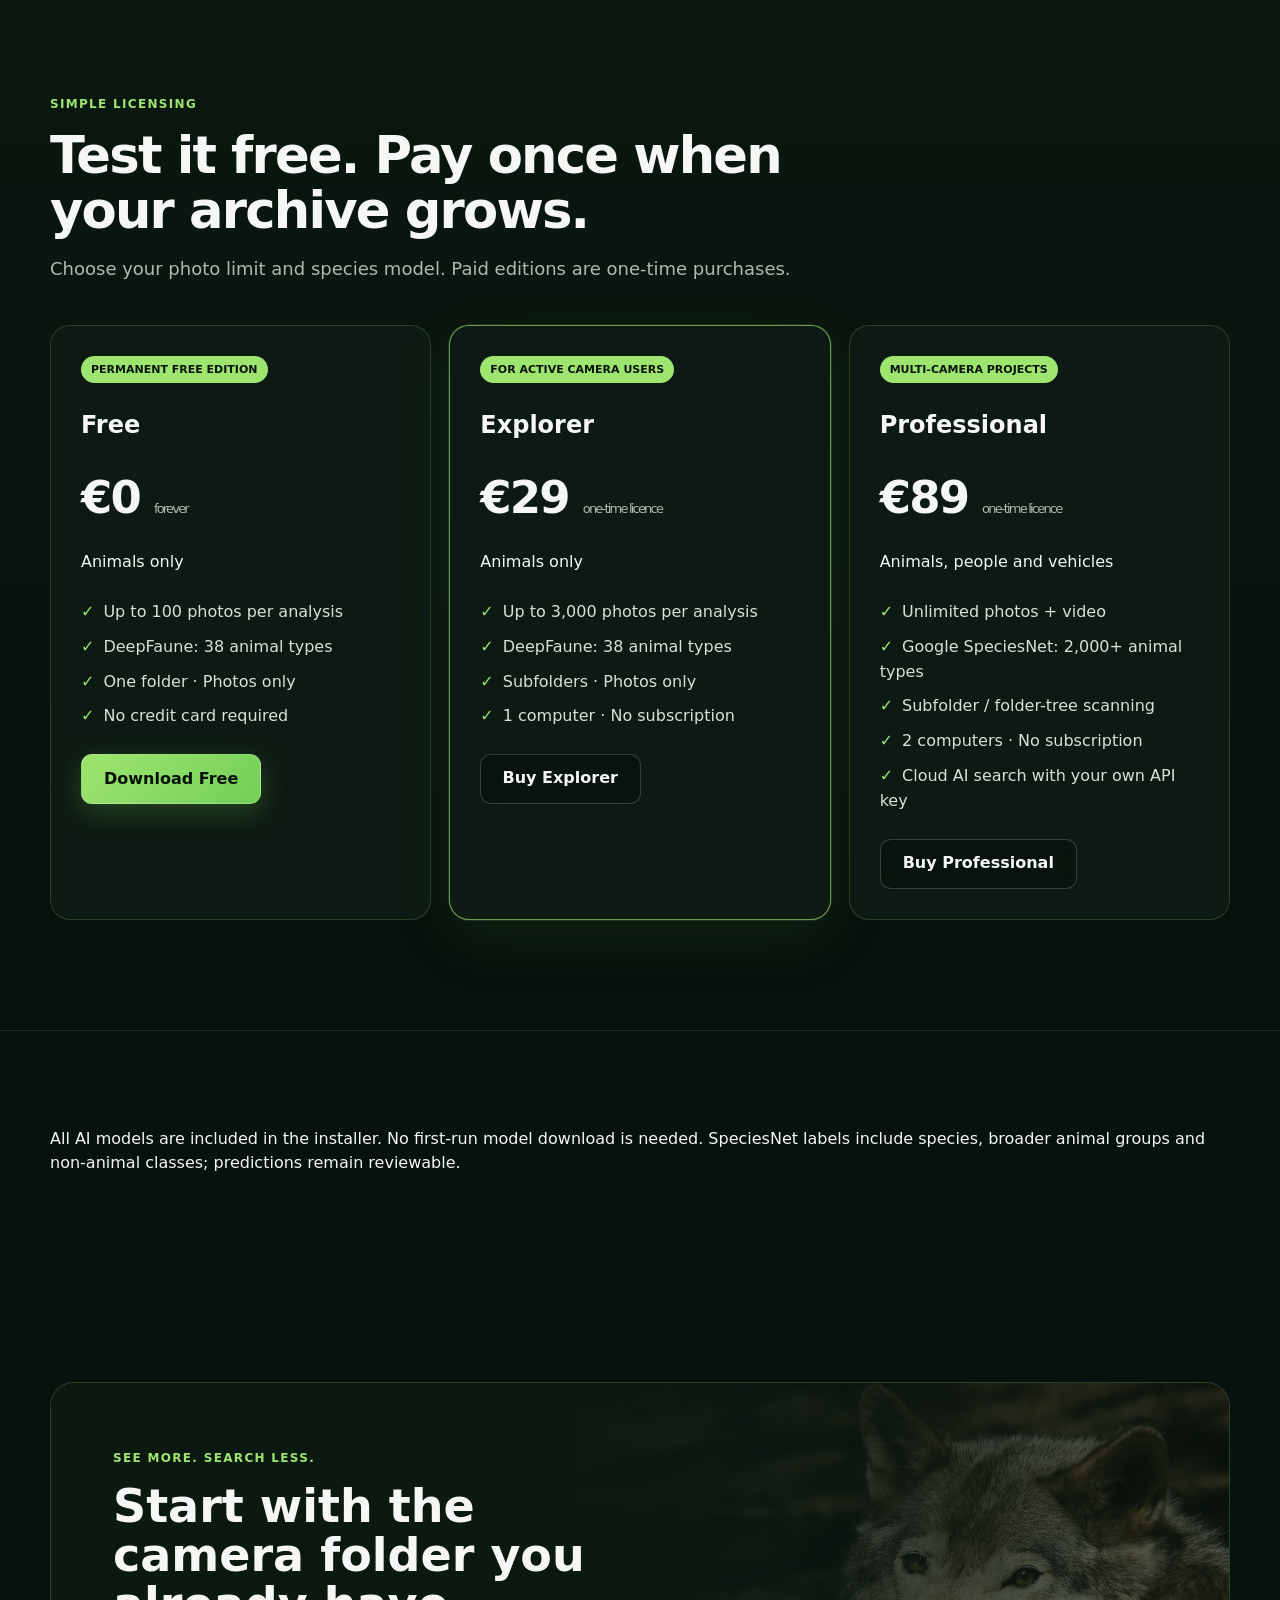
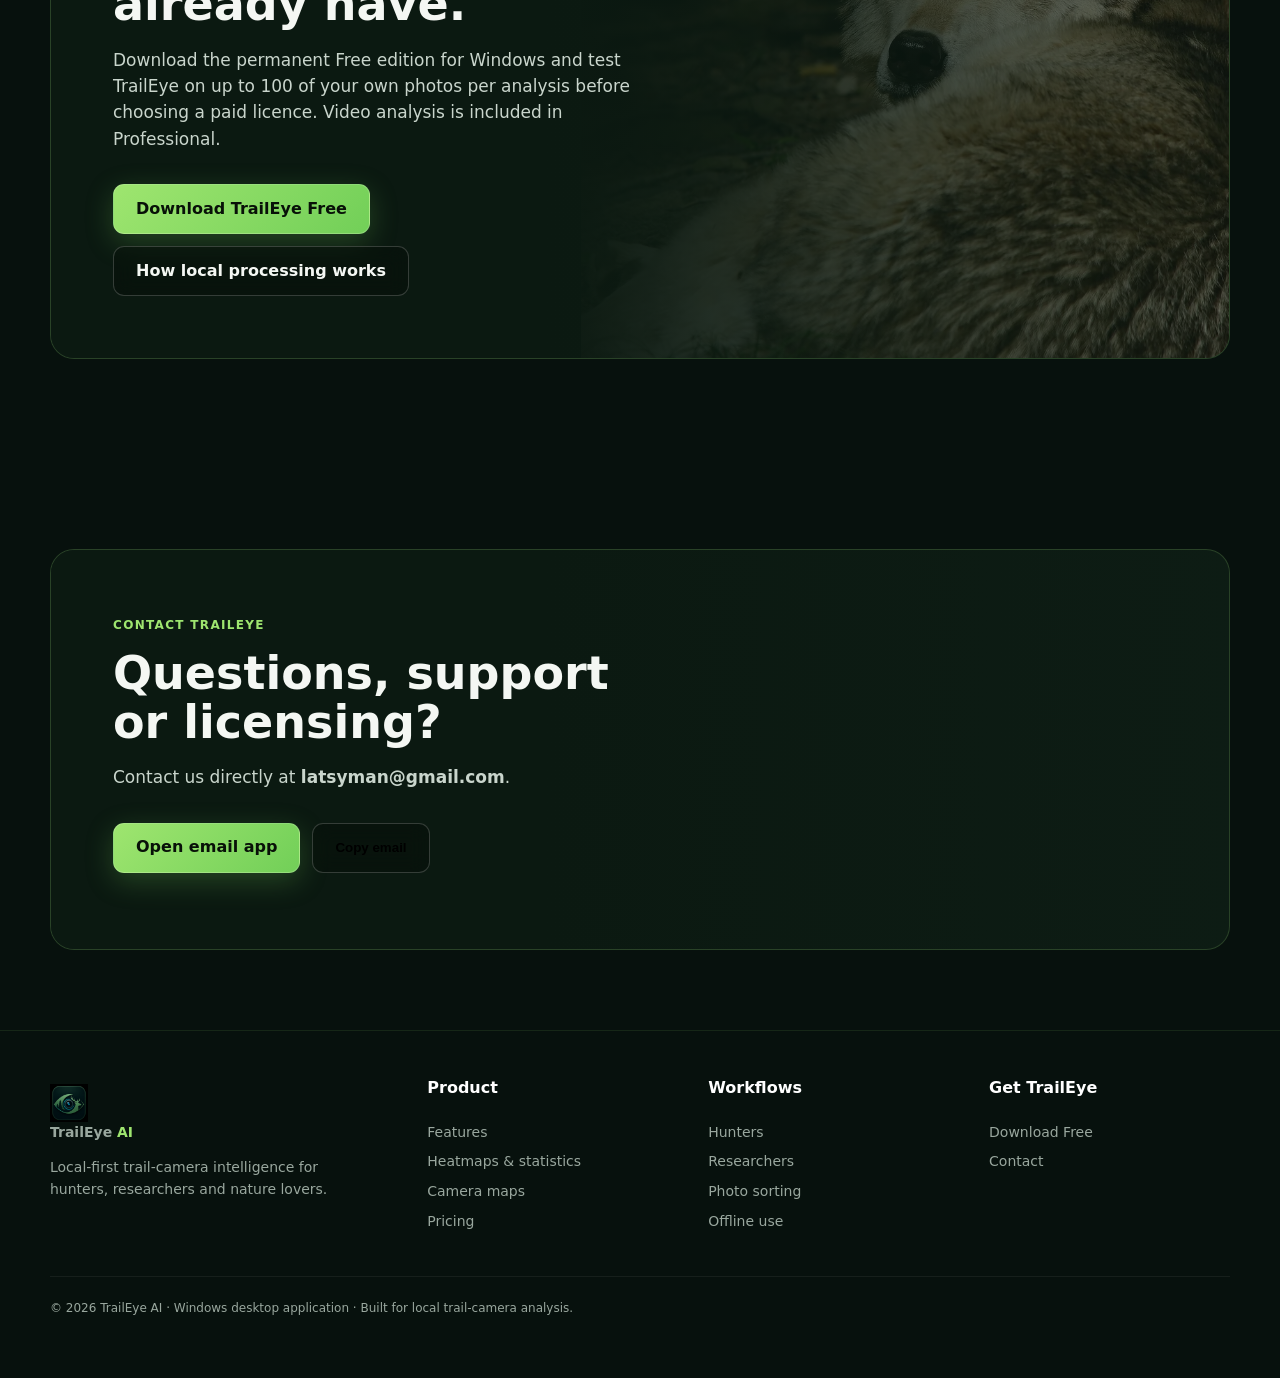
==== commit a5b67ff4: "Clarify animal-only Explorer and Pro detection features State animal-only detection below Free/Explo" ====
--- a/index.html
+++ b/index.html
@@ -19,7 +19,7 @@
   <meta name="twitter:card" content="summary_large_image">
   <title>Trail Camera Software for Windows | TrailEye AI</title>
   <link rel="stylesheet" href="homepage.css?v=5">
-  <script src="homepage.js?v=offer-29-89" defer></script>
+  <script src="homepage.js?v=animals-pro-1" defer></script>
   <script type="application/ld+json">
   {
     "@context":"https://schema.org",
@@ -104,12 +104,12 @@
         </div>
       </div>
     </section>
-    <section class="section" id="features"><div class="container"><div class="section-heading reveal"><span class="kicker">Real TrailEye capabilities</span><h2>Much more than automatic animal sorting.</h2><p>The redesigned homepage reflects the actual Windows software: reviewable AI detections, time and location context, activity analytics and field-ready exports.</p></div><div class="feature-grid"><article class="feature-card reveal"><div class="feature-icon">AI</div><h3>Animal, person & vehicle detection</h3><p>Automatically surface likely events before detailed review so empty or irrelevant frames do not consume your time.</p></article><article class="feature-card reveal"><div class="feature-icon">ID</div><h3>Species suggestions</h3><p>Free and Explorer use DeepFaune with 38 regional classes. Professional uses Google SpeciesNet with 2,000+ labels. Confirm, reject or relabel each suggestion.</p></article><article class="feature-card reveal"><div class="feature-icon">OCR</div><h3>Timestamp recovery</h3><p>Read burned-in trail-camera date/time overlays with OCR, with EXIF and file timestamps available as fallback context.</p></article><article class="feature-card reveal"><div class="feature-icon">▦</div><h3>Smart review timeline</h3><p>Keep original media, detection confidence, predicted species, timestamp and event context together in one workflow.</p></article><article class="feature-card reveal"><div class="feature-icon">▥</div><h3>Photos and short videos</h3><p>Professional analyzes photos and video clips in the same workflow. Free and Explorer analyze photos only.</p></article><article class="feature-card reveal"><div class="feature-icon">⇩</div><h3>Reports & portable data</h3><p>Export CSV, Excel, selected images and PDF reports for hunters, landowners, researchers, clubs or management records.</p></article></div></div></section>
+    <section class="section" id="features"><div class="container"><div class="section-heading reveal"><span class="kicker">Real TrailEye capabilities</span><h2>Much more than automatic animal sorting.</h2><p>The redesigned homepage reflects the actual Windows software: reviewable AI detections, time and location context, activity analytics and field-ready exports.</p></div><div class="feature-grid"><article class="feature-card reveal"><div class="feature-icon">AI</div><h3>Animal detection, plus people & vehicles in Pro</h3><p>Automatically surface likely events before detailed review so empty or irrelevant frames do not consume your time.</p></article><article class="feature-card reveal"><div class="feature-icon">ID</div><h3>Species suggestions</h3><p>Free and Explorer identify animals with DeepFaune (38 animal types). Professional uses Google SpeciesNet (2,000+ animal types) and also detects people and vehicles. Confirm, reject or relabel each suggestion.</p></article><article class="feature-card reveal"><div class="feature-icon">OCR</div><h3>Timestamp recovery</h3><p>Read burned-in trail-camera date/time overlays with OCR, with EXIF and file timestamps available as fallback context.</p></article><article class="feature-card reveal"><div class="feature-icon">▦</div><h3>Smart review timeline</h3><p>Keep original media, detection confidence, predicted species, timestamp and event context together in one workflow.</p></article><article class="feature-card reveal"><div class="feature-icon">▥</div><h3>Photos and short videos</h3><p>Professional analyzes photos and video clips in the same workflow. Free and Explorer analyze photos only.</p></article><article class="feature-card reveal"><div class="feature-icon">⇩</div><h3>Reports & portable data</h3><p>Export CSV, Excel, selected images and PDF reports for hunters, landowners, researchers, clubs or management records.</p></article></div></div></section>
     <section class="section insight-wrap" id="insights"><div class="container"><div class="section-heading reveal"><span class="kicker">Activity analytics</span><h2>See when wildlife is actually appearing.</h2><p>TrailEye converts reviewed detections into visual activity patterns so you can move from a folder full of media to an evidence-based view of species activity.</p></div><div class="product-showcase"><div class="shot reveal"><img src="assets/traileye-activity-analysis.png" width="868" height="996" loading="lazy" decoding="async" alt="TrailEye wildlife activity analysis with detections by category, hour, day and moonlight"></div><div class="copy reveal"><span class="kicker">Heatmaps + statistics</span><h3>Find peaks, patterns and quiet periods.</h3><p>Explore observations by species, hour and day instead of manually counting sightings in spreadsheets.</p><div class="bullet-list"><div class="bullet">Hourly and daily activity summaries</div><div class="bullet">Activity heatmaps for fast pattern recognition</div><div class="bullet">Species counts and filtered views</div><div class="bullet">Sun-period context for dawn, daylight, dusk and night</div><div class="bullet">Available moon context for deeper field interpretation</div></div></div></div><div class="product-showcase reverse" id="map"><div class="shot reveal"><img src="assets/traileye-map-heatmap.png" width="1223" height="804" loading="lazy" decoding="async" alt="TrailEye camera-site heatmap showing wildlife activity by location"></div><div class="copy reveal"><span class="kicker">Place matters</span><h3>Connect detections to camera sites.</h3><p>View manually placed camera sites or use photo GPS where available, then compare activity by location rather than treating every camera folder as one anonymous archive.</p><div class="bullet-list"><div class="bullet">Camera-site mapping and site filters</div><div class="bullet">Manual site placement or available photo GPS</div><div class="bullet">Useful for multi-camera hunting areas and research projects</div><div class="bullet">Map views complement — not replace — field knowledge</div></div></div></div><div class="product-showcase"><div class="shot reveal"><img src="assets/02-one-click-review.png" alt="TrailEye review interface"></div><div class="copy reveal"><span class="kicker">Human-in-the-loop AI</span><h3>Review the prediction instead of blindly trusting it.</h3><p>Camera-trap conditions vary by species, season, distance, illumination and camera model. TrailEye keeps AI classifications reviewable so you can confirm, reject or correct uncertain results.</p><div class="bullet-list"><div class="bullet">Inspect detection confidence and media context</div><div class="bullet">Confirm or correct species predictions</div><div class="bullet">Keep questionable records out of downstream analysis</div><div class="bullet">Designed for responsible field use and research validation</div></div></div></div></div></section>
     <section class="section" id="gallery"><div class="container"><div class="section-heading reveal"><span class="kicker">Wildlife detection</span><h2>Built for the species people actually track.</h2><p>From European forests to North American hunting ground, TrailEye's workflow is designed around real trail-camera archives and supported wildlife recognition.</p></div><div class="gallery-grid"><article class="gallery-card reveal"><img src="assets/wildlife-deer.webp" alt="Deer wildlife detection"><div class="gallery-label"><strong>Deer</strong><span>AI wildlife detection</span></div></article><article class="gallery-card reveal"><img src="assets/wildlife-wolf.webp" alt="Wolf wildlife detection"><div class="gallery-label"><strong>Wolf</strong><span>Species recognition</span></div></article><article class="gallery-card reveal"><img src="assets/wildlife-bear.webp" alt="Bear wildlife detection"><div class="gallery-label"><strong>Bear</strong><span>Field-camera analysis</span></div></article><article class="gallery-card reveal"><img src="assets/01-hero-ai-detection.png" alt="TrailEye detection interface"><div class="gallery-label"><strong>Detection context</strong><span>Confidence + time + event</span></div></article><article class="gallery-card reveal"><img src="assets/05-species-library.png" alt="TrailEye species library"><div class="gallery-label"><strong>Species library</strong><span>Suggestions with user verification</span></div></article></div></div></section>
     <section class="section-tight" id="workflow"><div class="container"><div class="section-heading reveal"><span class="kicker">Simple field workflow</span><h2>From SD card to useful pattern.</h2></div><div class="workflow"><article class="step reveal"><h3>Import your camera folder</h3><p>Point TrailEye at copied trail-camera photos, videos or a seasonal folder tree, depending on your edition.</p></article><article class="step reveal"><h3>Let local AI do the first pass</h3><p>Detect events, predict supported species and recover time context while your archive remains under your control.</p></article><article class="step reveal"><h3>Review, analyze and export</h3><p>Correct classifications, filter by species or camera site, inspect heatmaps and statistics, then export the results you need.</p></article></div></div></section>
     <section class="section"><div class="container"><div class="section-heading reveal"><span class="kicker">Who TrailEye is for</span><h2>One workflow, three very different jobs.</h2></div><div class="audiences"><article class="audience reveal"><h3>Hunters & land managers</h3><p>Review seasonal cameras faster, compare activity by time and location and share selected findings without uploading private land imagery to a mandatory cloud service.</p><a href="trail-camera-software-for-hunters/" class="kicker">Explore hunter workflow →</a></article><article class="audience reveal"><h3>Wildlife researchers</h3><p>Triage field-camera datasets, retain human validation, recover timestamps and export reviewed results into downstream research workflows.</p><a href="camera-trap-software-for-researchers/" class="kicker">Explore research workflow →</a></article><article class="audience reveal"><h3>Nature observers</h3><p>Turn thousands of backyard, forest or reserve camera files into searchable sightings, species timelines and meaningful activity patterns.</p><a href="#pricing" class="kicker">Start with Free →</a></article></div></div></section>
-    <section class="section insight-wrap" id="pricing"><div class="container"><div class="section-heading reveal"><span class="kicker">Simple licensing</span><h2>Test it free. Pay once when your archive grows.</h2><p>Choose your photo limit and species model. Paid editions are one-time purchases.</p></div><div class="pricing"><article class="price-card reveal"><span class="badge">Permanent free edition</span><h3>Free</h3><div class="price">€0 <small>forever</small></div><ul><li>Up to 100 photos per analysis</li><li>DeepFaune: 38 regional classes</li><li>One folder · Photos only</li><li>No credit card required</li></ul><a class="btn btn-primary" href="download/">Download Free</a></article><article class="price-card featured reveal"><span class="badge">For active camera users</span><h3>Explorer</h3><div class="price">€29 <small>one-time licence</small></div><ul><li>Up to 3,000 photos per analysis</li><li>DeepFaune: 38 regional classes</li><li>Subfolders · Photos only</li><li>1 computer · No subscription</li></ul><a class="btn btn-secondary" href="mailto:info@traileye.eu?subject=TrailEye%20Explorer">Get Explorer</a></article><article class="price-card reveal"><span class="badge">Multi-camera projects</span><h3>Professional</h3><div class="price">€89 <small>one-time licence</small></div><ul><li>Unlimited photos + video</li><li>Google SpeciesNet: 2,000+ labels</li><li>Subfolder / folder-tree scanning</li><li>2 computers · No subscription</li></ul><a class="btn btn-secondary" href="mailto:info@traileye.eu?subject=TrailEye%20Professional">Get Professional</a></article></div></div></section>
+    <section class="section insight-wrap" id="pricing"><div class="container"><div class="section-heading reveal"><span class="kicker">Simple licensing</span><h2>Test it free. Pay once when your archive grows.</h2><p>Choose your photo limit and species model. Paid editions are one-time purchases.</p></div><div class="pricing"><article class="price-card reveal"><span class="badge">Permanent free edition</span><h3>Free</h3><div class="price">€0 <small>forever</small></div><p class="edition-scope">Animals only</p><ul><li>Up to 100 photos per analysis</li><li>DeepFaune: 38 animal types</li><li>One folder · Photos only</li><li>No credit card required</li></ul><a class="btn btn-primary" href="download/">Download Free</a></article><article class="price-card featured reveal"><span class="badge">For active camera users</span><h3>Explorer</h3><div class="price">€29 <small>one-time licence</small></div><p class="edition-scope">Animals only</p><ul><li>Up to 3,000 photos per analysis</li><li>DeepFaune: 38 animal types</li><li>Subfolders · Photos only</li><li>1 computer · No subscription</li></ul><a class="btn btn-secondary" href="mailto:info@traileye.eu?subject=TrailEye%20Explorer">Get Explorer</a></article><article class="price-card reveal"><span class="badge">Multi-camera projects</span><h3>Professional</h3><div class="price">€89 <small>one-time licence</small></div><p class="edition-scope">Animals, people and vehicles</p><ul><li>Unlimited photos + video</li><li>Google SpeciesNet: 2,000+ animal types</li><li>Subfolder / folder-tree scanning</li><li>2 computers · No subscription</li><li>Cloud AI search with your own API key</li></ul><a class="btn btn-secondary" href="mailto:info@traileye.eu?subject=TrailEye%20Professional">Get Professional</a></article></div></div></section>
     <section class="section-tight"><div class="container"><p class="offer-note">All AI models are included in the installer. No first-run model download is needed. SpeciesNet labels include species, broader animal groups and non-animal classes; predictions remain reviewable.</p></div></section>
     <section class="section"><div class="container"><div class="final-cta reveal"><img src="assets/wildlife-wolf.webp" alt="Wolf in forest"><div class="final-copy"><span class="kicker">See more. Search less.</span><h2>Start with the camera folder you already have.</h2><p>Download the permanent Free edition for Windows and test TrailEye on up to 100 of your own photos per analysis before choosing a paid licence. Video analysis is included in Professional.</p><div class="actions"><a class="btn btn-primary" href="download/">Download TrailEye Free</a><a class="btn btn-secondary" href="offline-trail-camera-software/">How local processing works</a></div></div></div></div></section>
   </main>
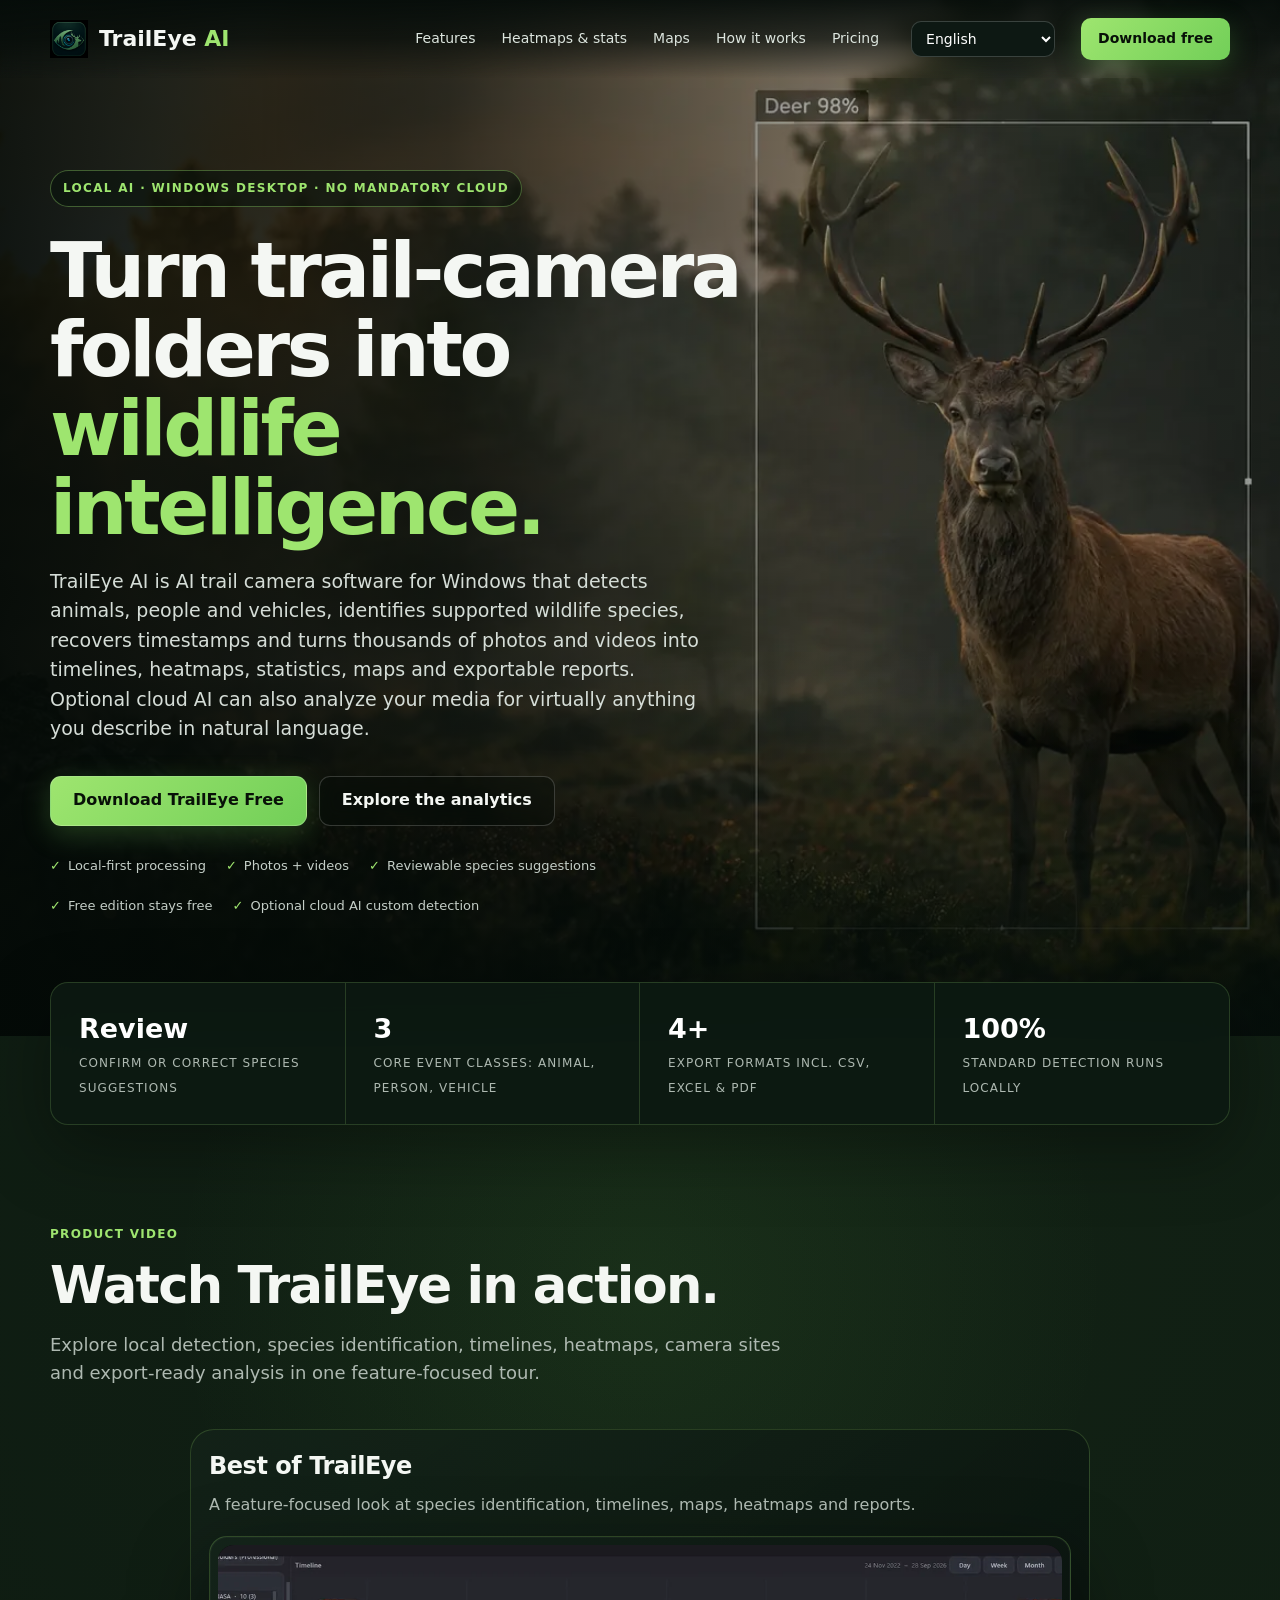
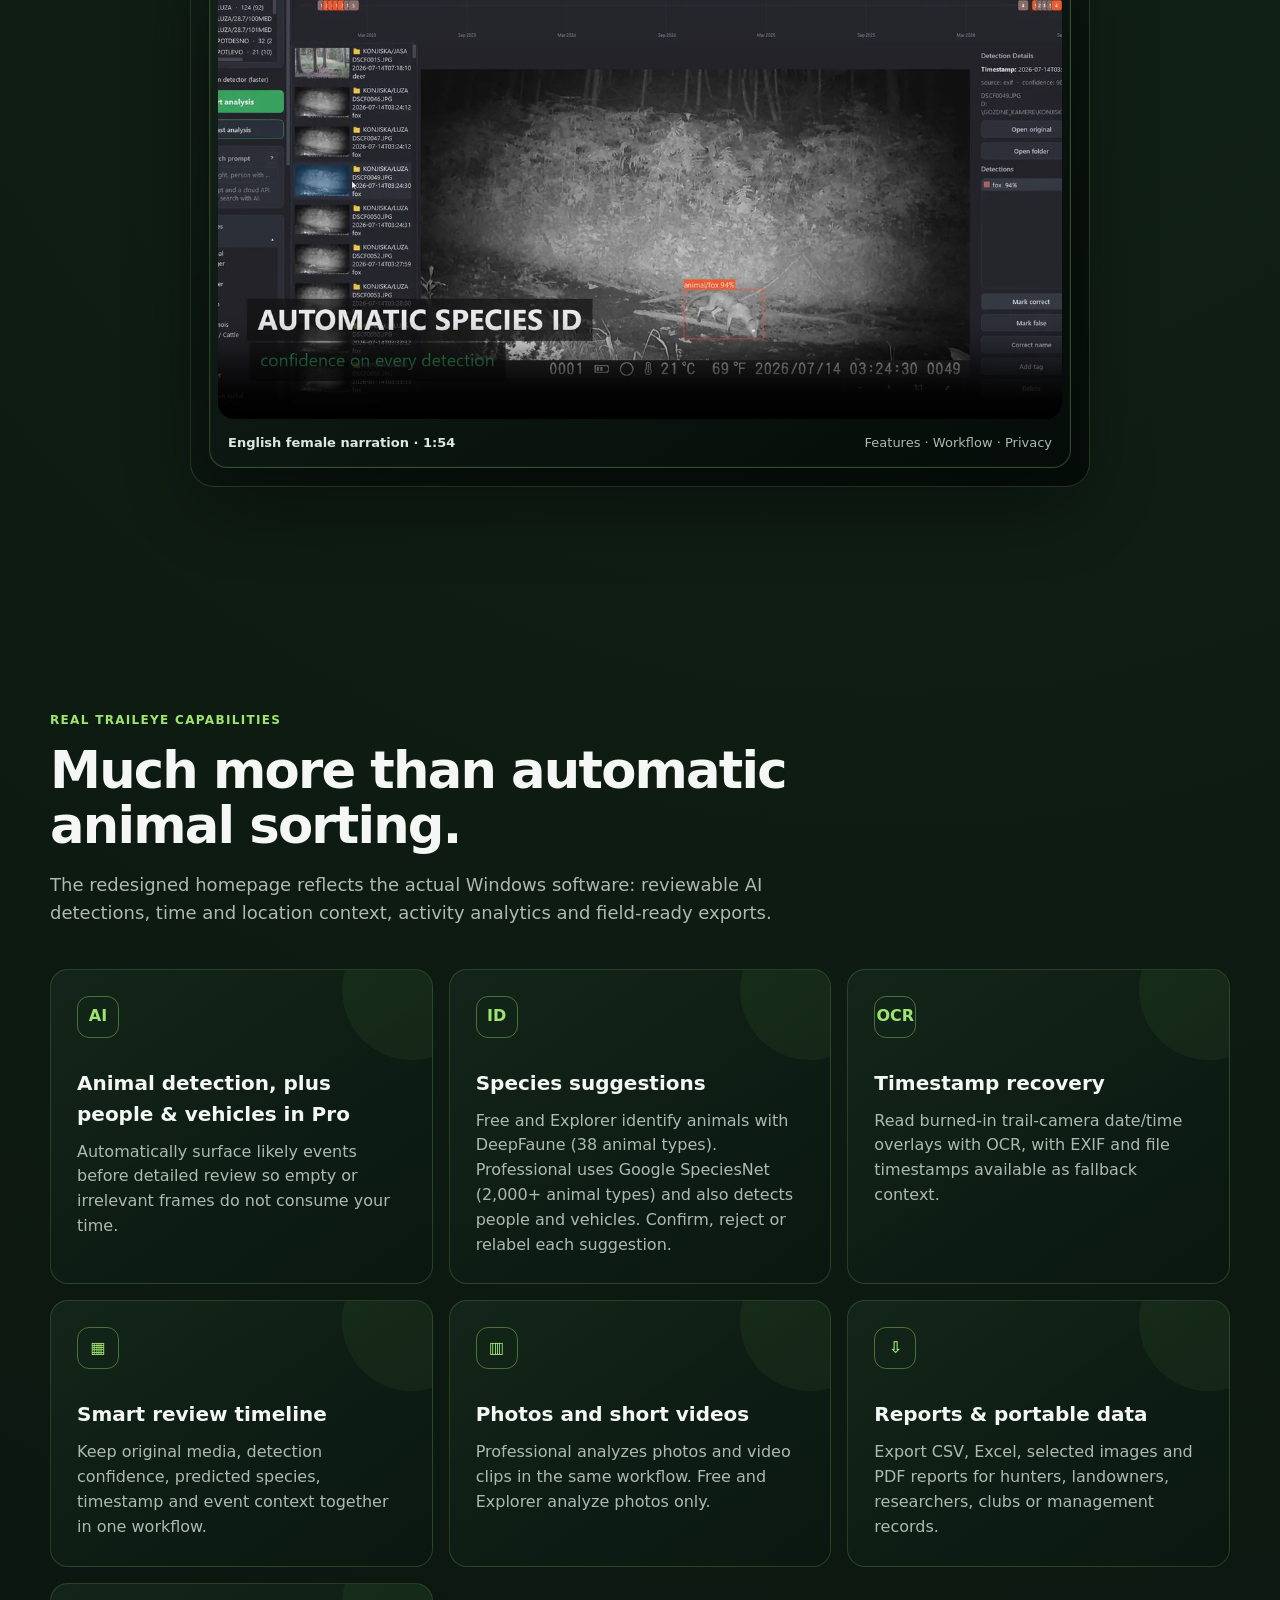
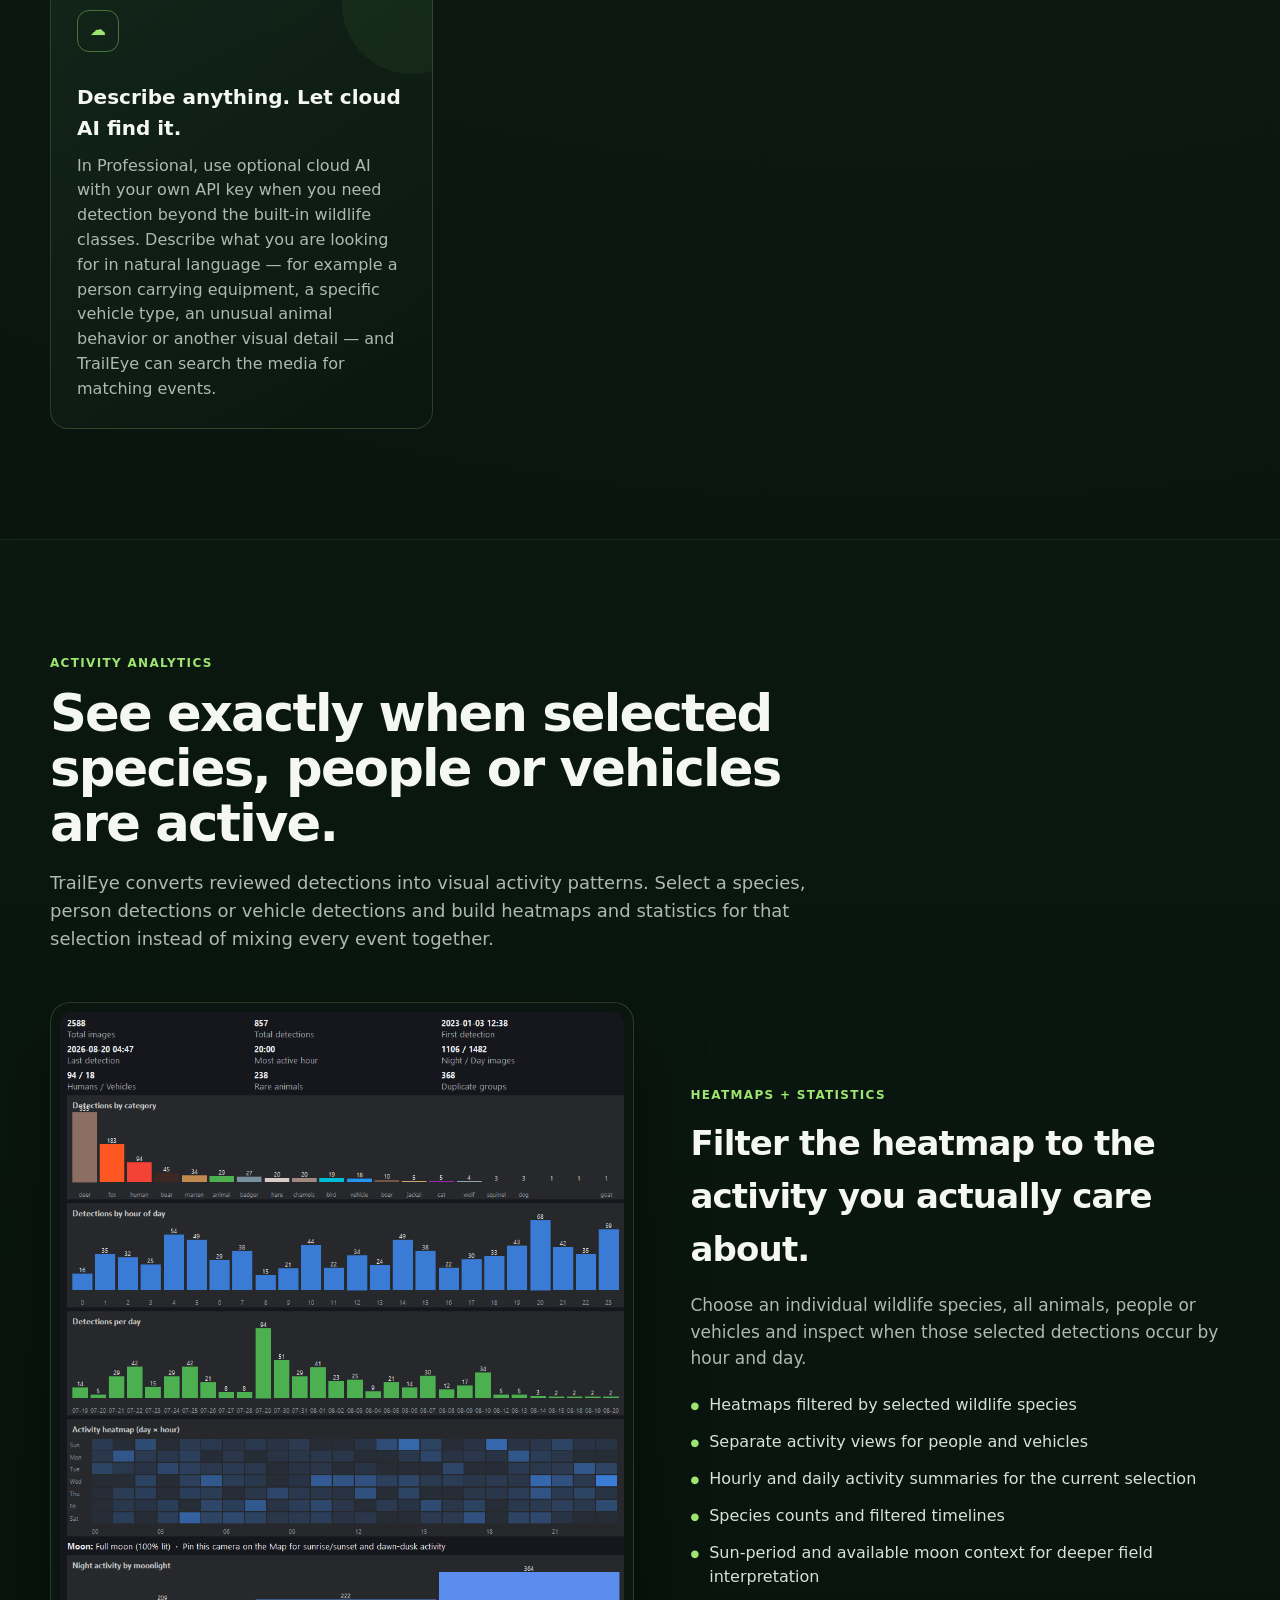
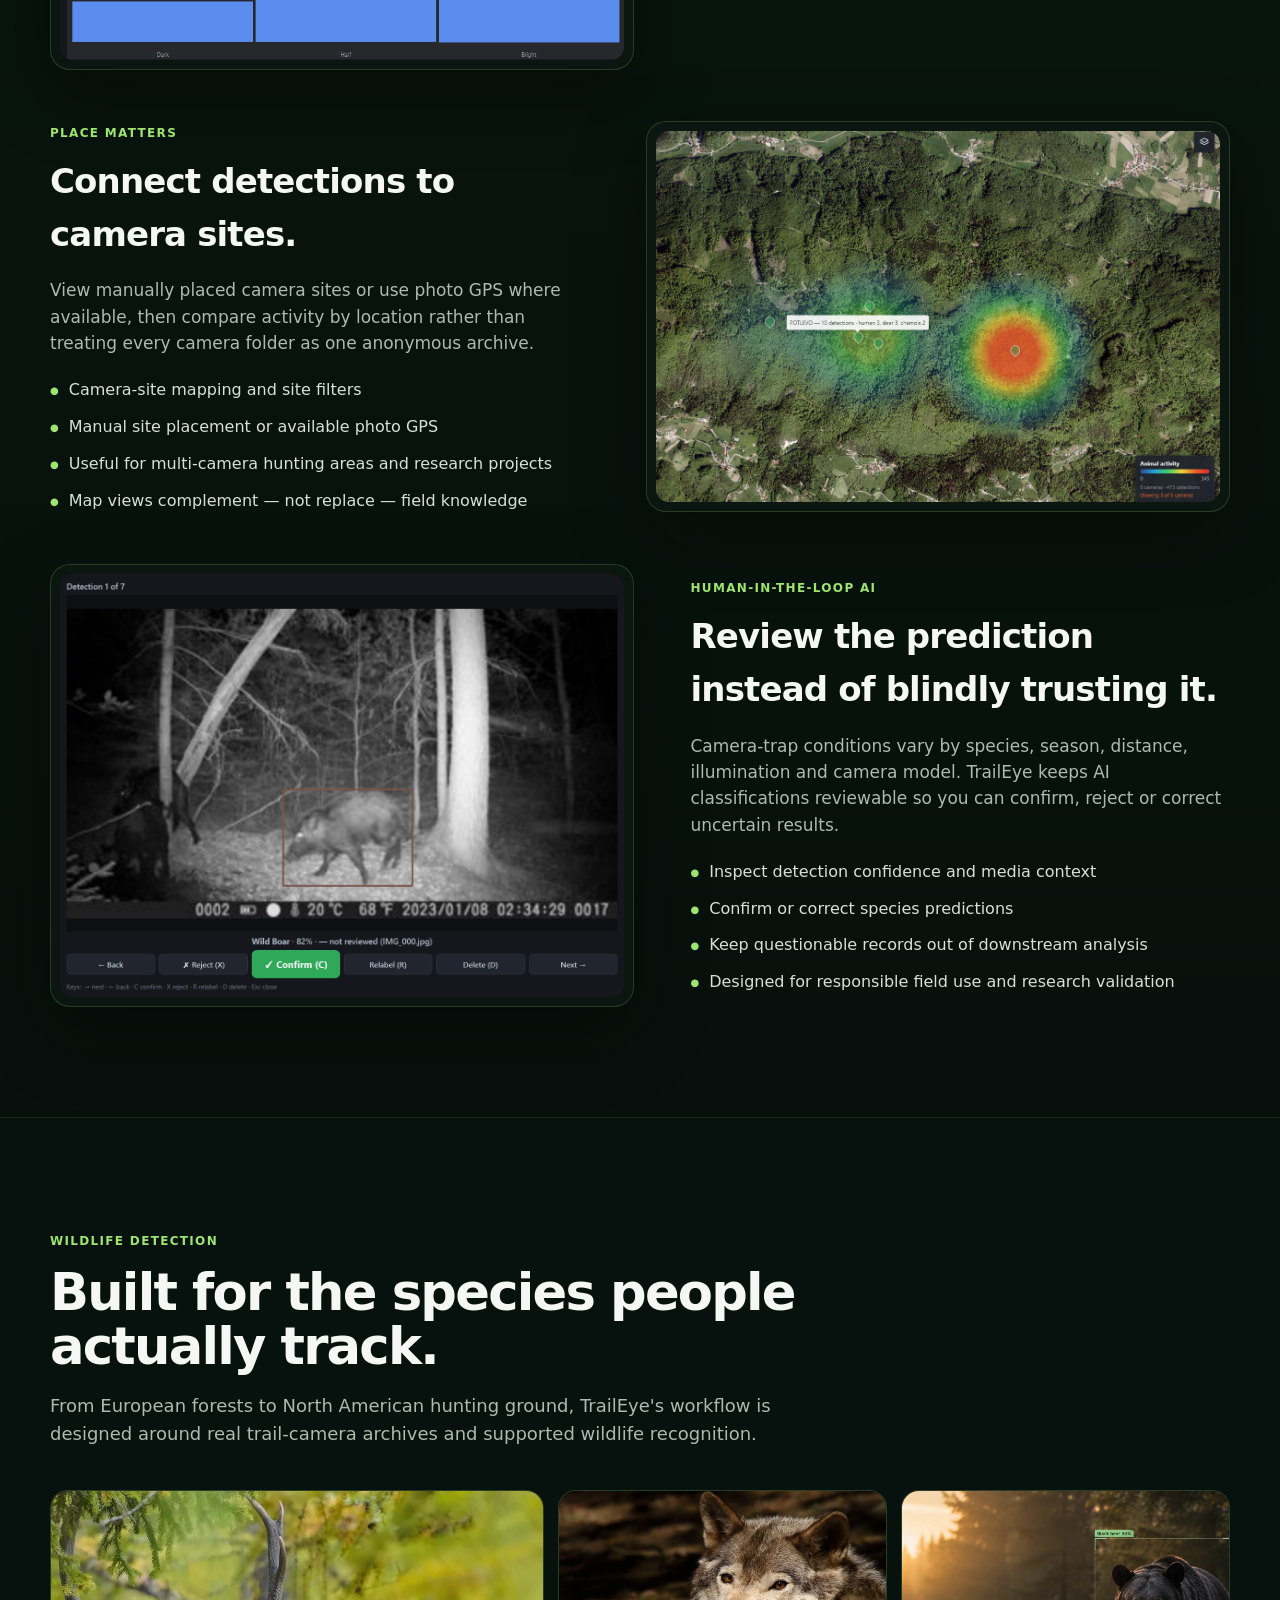
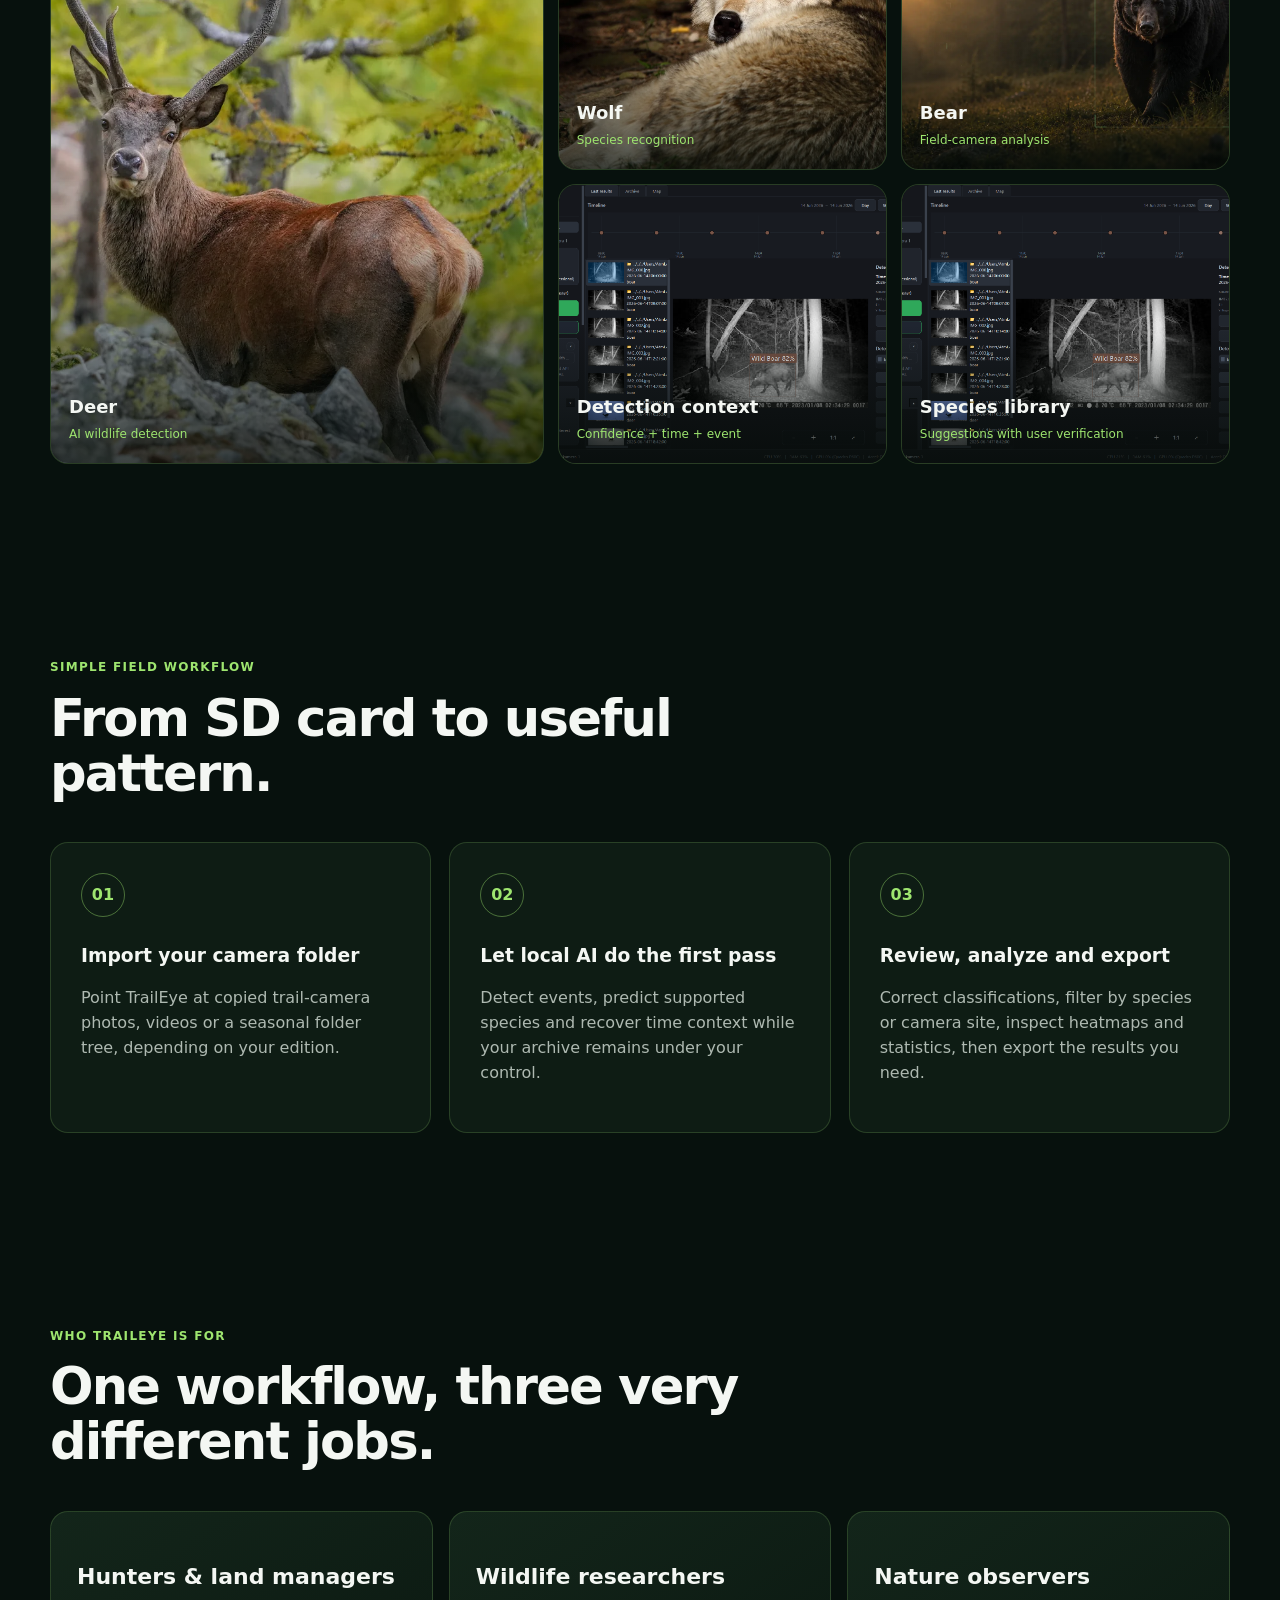
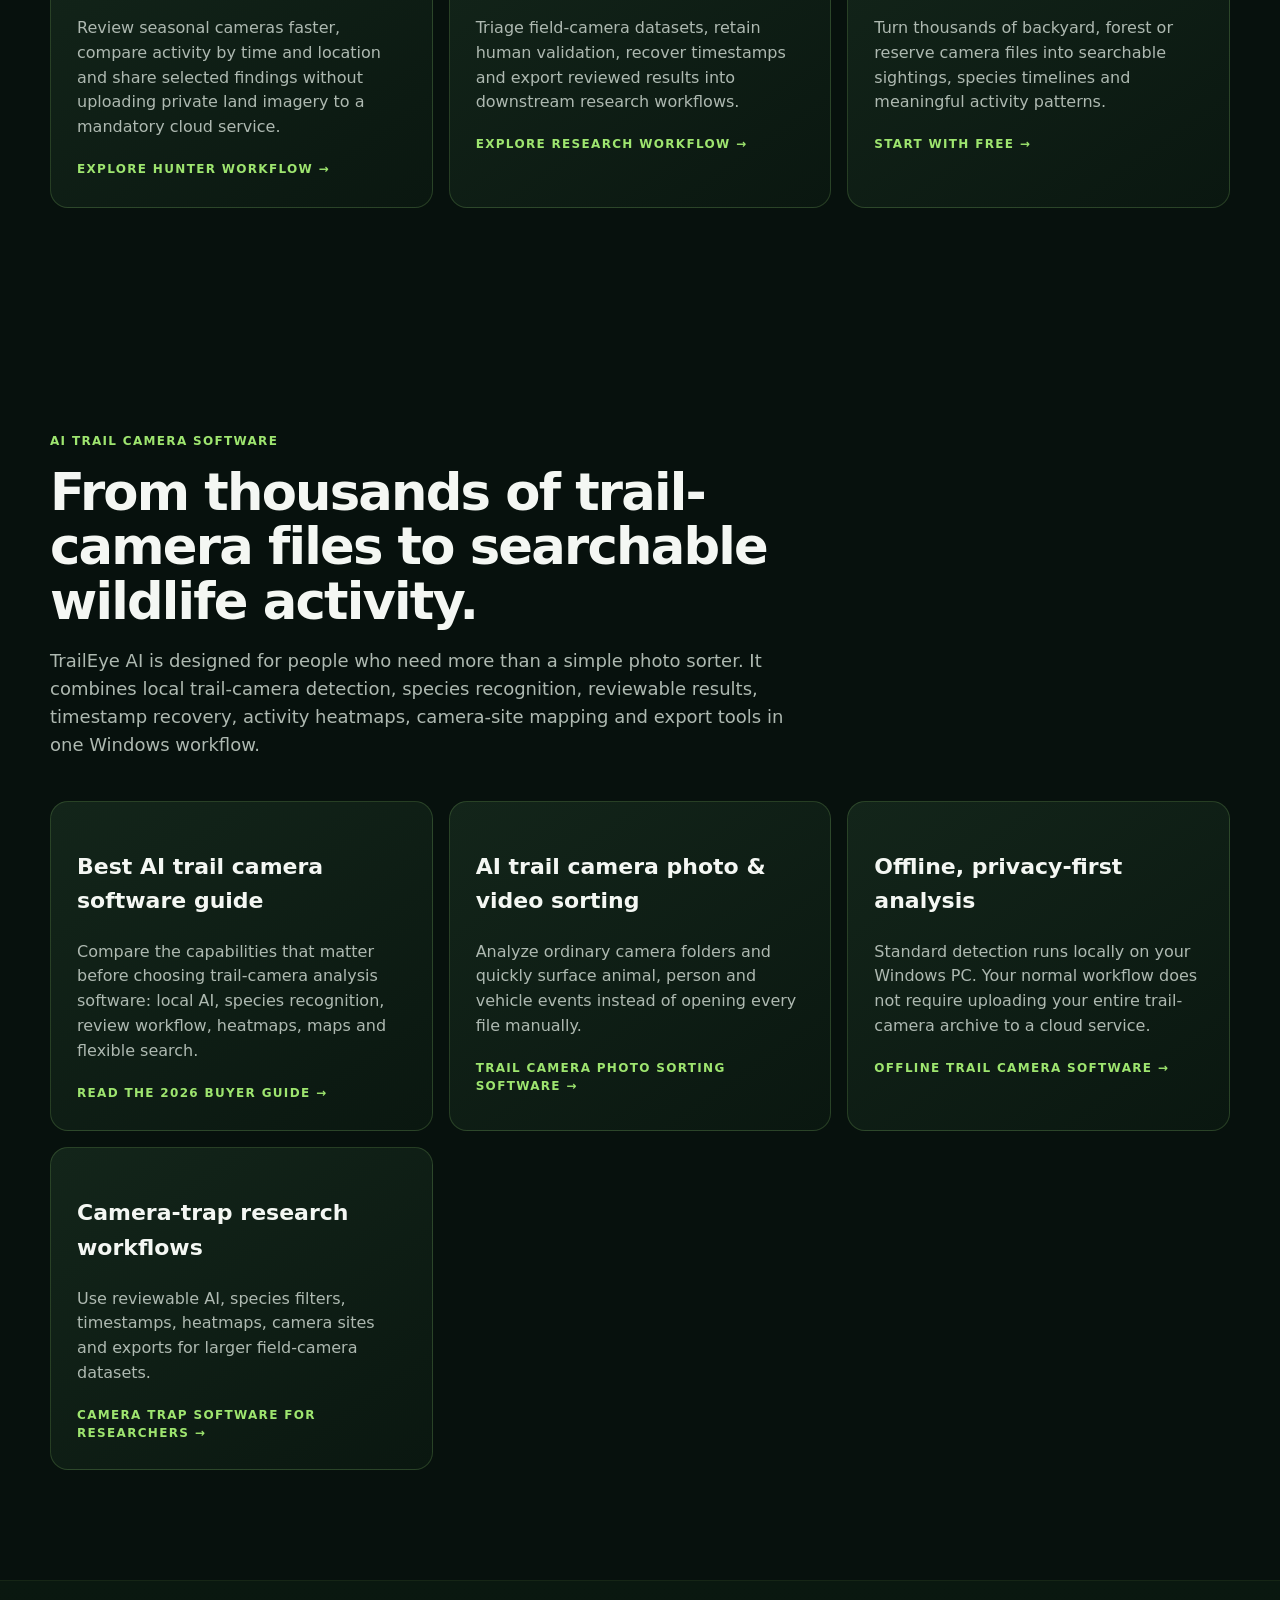
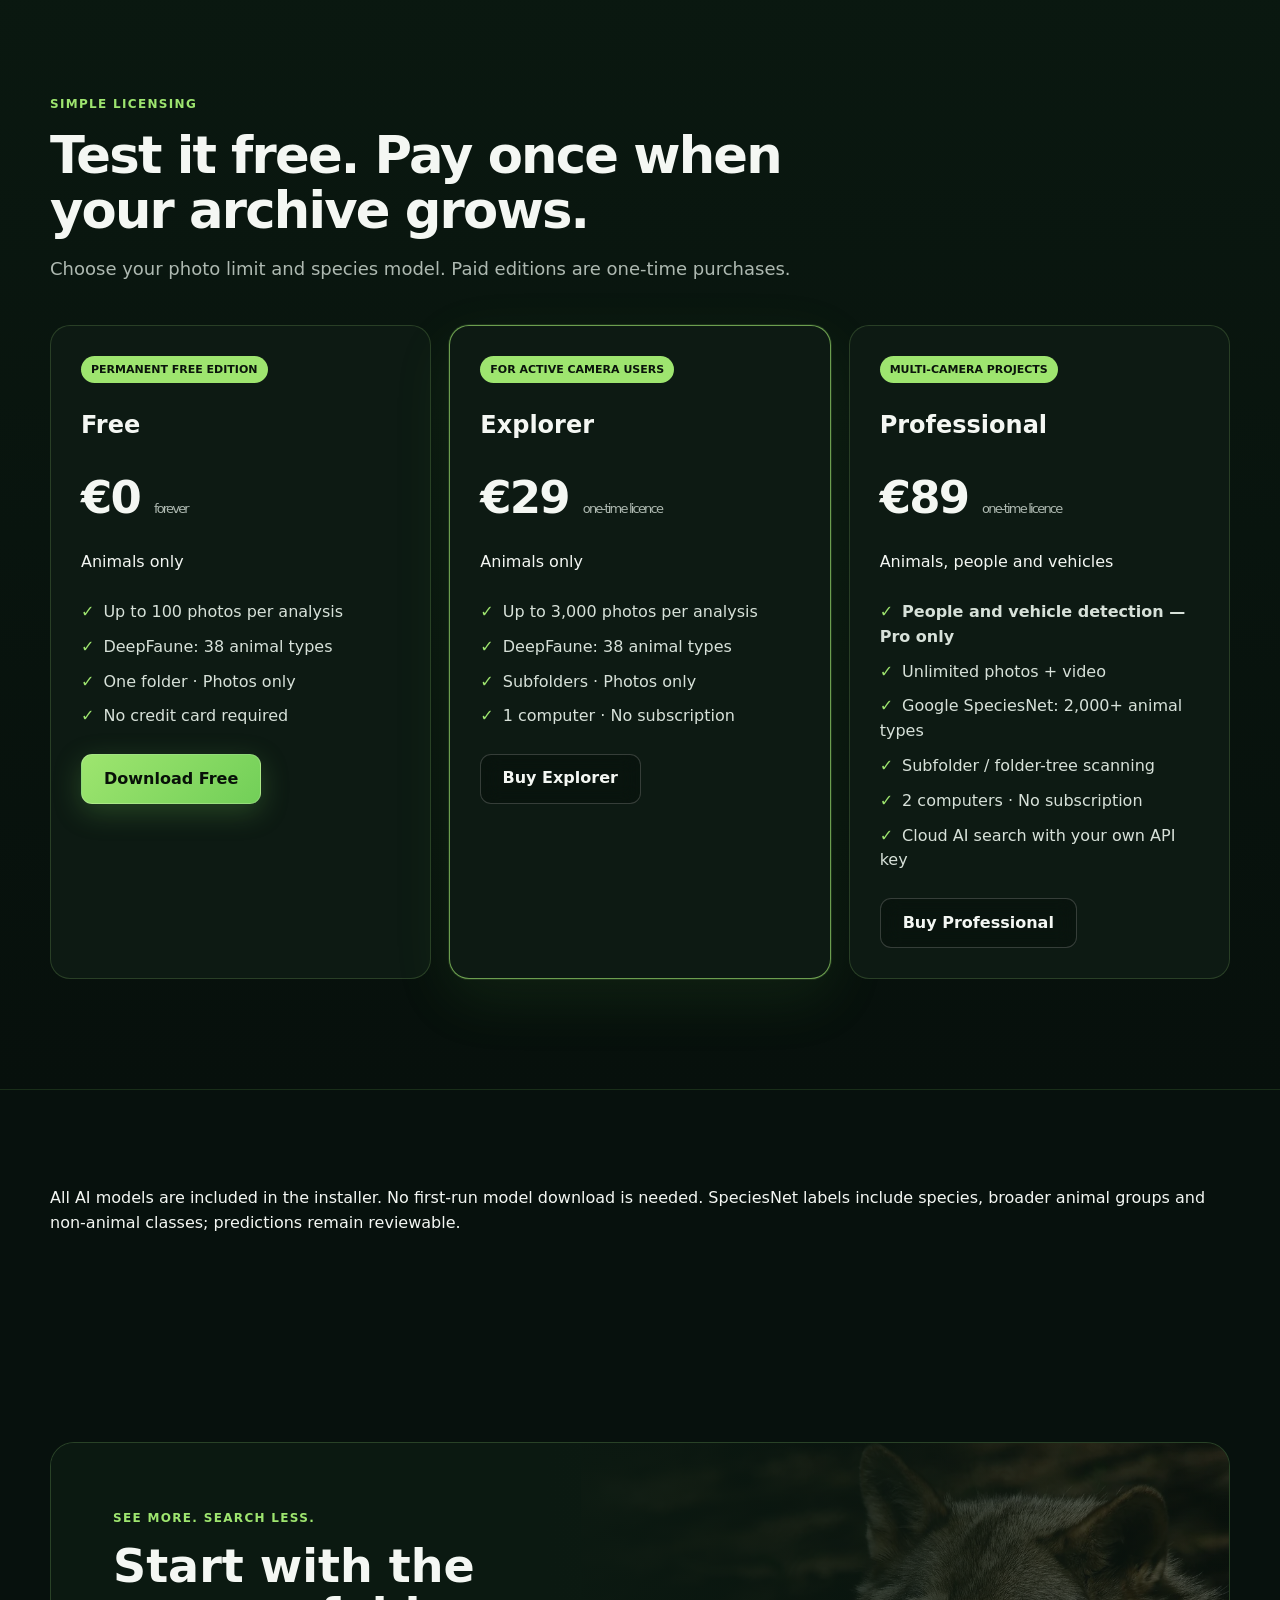
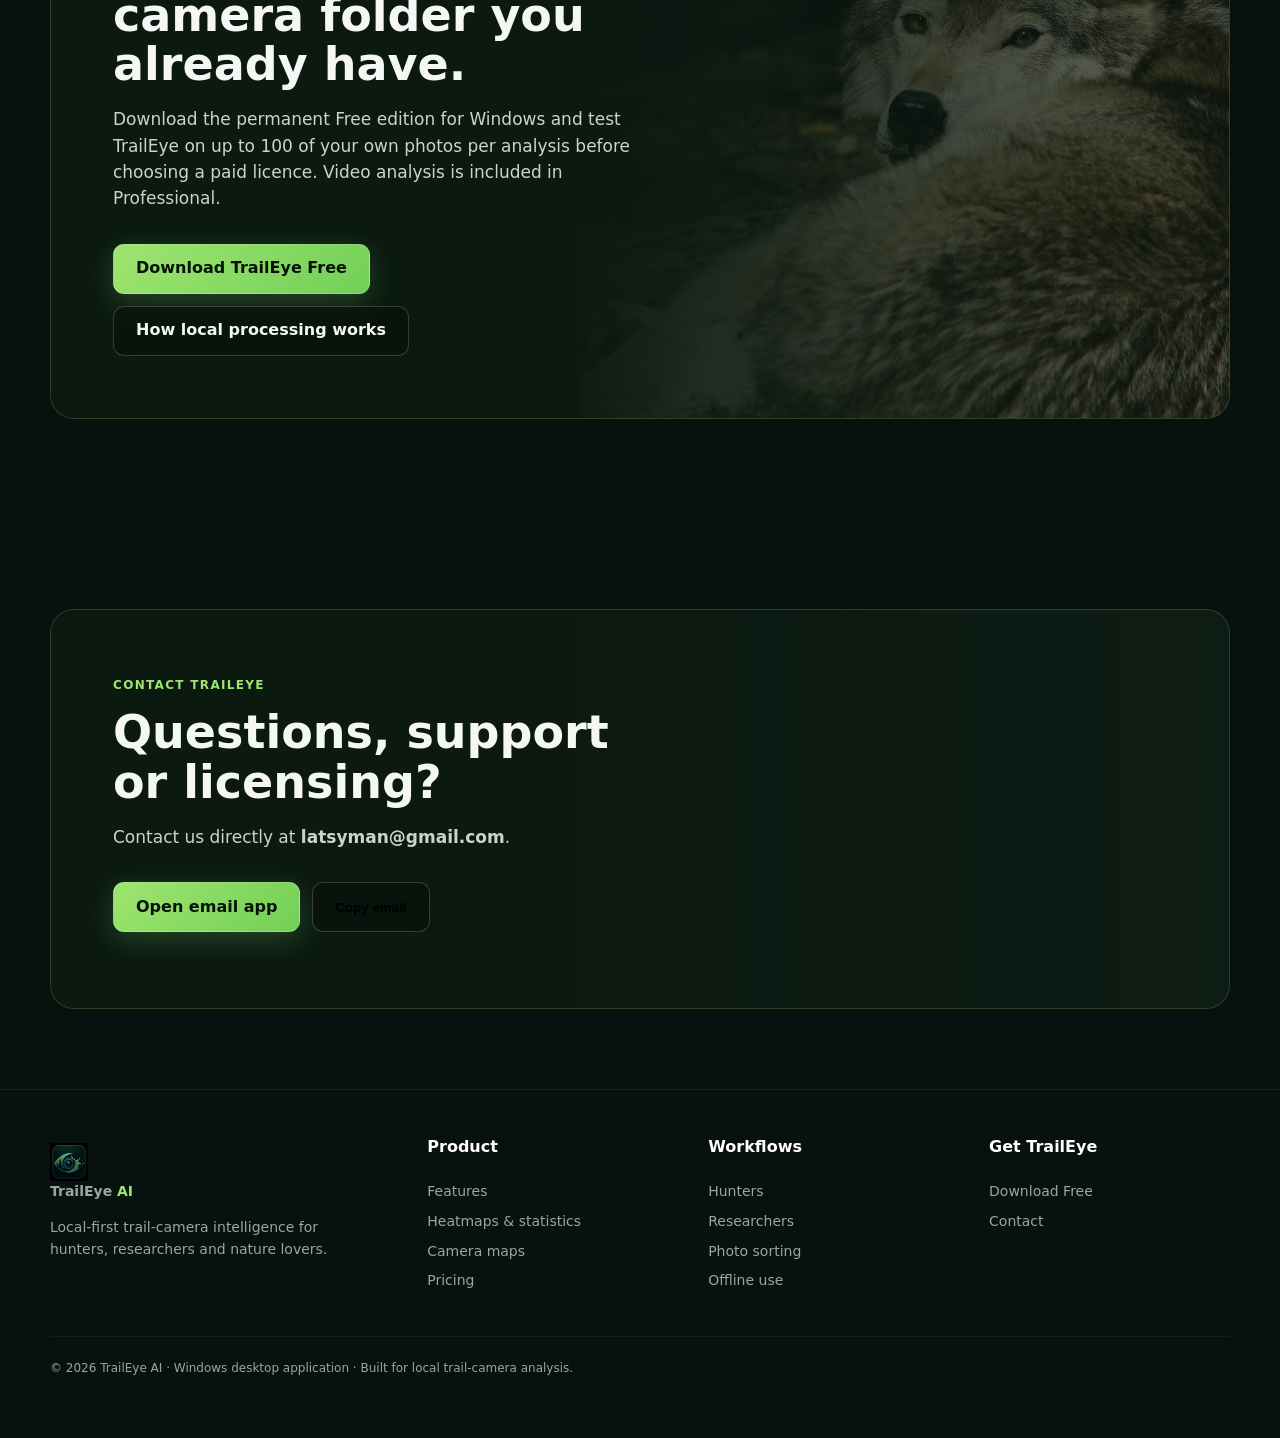
==== commit b8888d6f: "Highlight people and vehicle detection in Pro pricing Add an explicit bold Pro-only feature bullet a" ====
--- a/index.html
+++ b/index.html
@@ -19,7 +19,7 @@
   <meta name="twitter:card" content="summary_large_image">
   <title>Trail Camera Software for Windows | TrailEye AI</title>
   <link rel="stylesheet" href="homepage.css?v=5">
-  <script src="homepage.js?v=animals-pro-1" defer></script>
+  <script src="homepage.js?v=pro-detection-2" defer></script>
   <script type="application/ld+json">
   {
     "@context":"https://schema.org",
@@ -109,7 +109,7 @@
     <section class="section" id="gallery"><div class="container"><div class="section-heading reveal"><span class="kicker">Wildlife detection</span><h2>Built for the species people actually track.</h2><p>From European forests to North American hunting ground, TrailEye's workflow is designed around real trail-camera archives and supported wildlife recognition.</p></div><div class="gallery-grid"><article class="gallery-card reveal"><img src="assets/wildlife-deer.webp" alt="Deer wildlife detection"><div class="gallery-label"><strong>Deer</strong><span>AI wildlife detection</span></div></article><article class="gallery-card reveal"><img src="assets/wildlife-wolf.webp" alt="Wolf wildlife detection"><div class="gallery-label"><strong>Wolf</strong><span>Species recognition</span></div></article><article class="gallery-card reveal"><img src="assets/wildlife-bear.webp" alt="Bear wildlife detection"><div class="gallery-label"><strong>Bear</strong><span>Field-camera analysis</span></div></article><article class="gallery-card reveal"><img src="assets/01-hero-ai-detection.png" alt="TrailEye detection interface"><div class="gallery-label"><strong>Detection context</strong><span>Confidence + time + event</span></div></article><article class="gallery-card reveal"><img src="assets/05-species-library.png" alt="TrailEye species library"><div class="gallery-label"><strong>Species library</strong><span>Suggestions with user verification</span></div></article></div></div></section>
     <section class="section-tight" id="workflow"><div class="container"><div class="section-heading reveal"><span class="kicker">Simple field workflow</span><h2>From SD card to useful pattern.</h2></div><div class="workflow"><article class="step reveal"><h3>Import your camera folder</h3><p>Point TrailEye at copied trail-camera photos, videos or a seasonal folder tree, depending on your edition.</p></article><article class="step reveal"><h3>Let local AI do the first pass</h3><p>Detect events, predict supported species and recover time context while your archive remains under your control.</p></article><article class="step reveal"><h3>Review, analyze and export</h3><p>Correct classifications, filter by species or camera site, inspect heatmaps and statistics, then export the results you need.</p></article></div></div></section>
     <section class="section"><div class="container"><div class="section-heading reveal"><span class="kicker">Who TrailEye is for</span><h2>One workflow, three very different jobs.</h2></div><div class="audiences"><article class="audience reveal"><h3>Hunters & land managers</h3><p>Review seasonal cameras faster, compare activity by time and location and share selected findings without uploading private land imagery to a mandatory cloud service.</p><a href="trail-camera-software-for-hunters/" class="kicker">Explore hunter workflow →</a></article><article class="audience reveal"><h3>Wildlife researchers</h3><p>Triage field-camera datasets, retain human validation, recover timestamps and export reviewed results into downstream research workflows.</p><a href="camera-trap-software-for-researchers/" class="kicker">Explore research workflow →</a></article><article class="audience reveal"><h3>Nature observers</h3><p>Turn thousands of backyard, forest or reserve camera files into searchable sightings, species timelines and meaningful activity patterns.</p><a href="#pricing" class="kicker">Start with Free →</a></article></div></div></section>
-    <section class="section insight-wrap" id="pricing"><div class="container"><div class="section-heading reveal"><span class="kicker">Simple licensing</span><h2>Test it free. Pay once when your archive grows.</h2><p>Choose your photo limit and species model. Paid editions are one-time purchases.</p></div><div class="pricing"><article class="price-card reveal"><span class="badge">Permanent free edition</span><h3>Free</h3><div class="price">€0 <small>forever</small></div><p class="edition-scope">Animals only</p><ul><li>Up to 100 photos per analysis</li><li>DeepFaune: 38 animal types</li><li>One folder · Photos only</li><li>No credit card required</li></ul><a class="btn btn-primary" href="download/">Download Free</a></article><article class="price-card featured reveal"><span class="badge">For active camera users</span><h3>Explorer</h3><div class="price">€29 <small>one-time licence</small></div><p class="edition-scope">Animals only</p><ul><li>Up to 3,000 photos per analysis</li><li>DeepFaune: 38 animal types</li><li>Subfolders · Photos only</li><li>1 computer · No subscription</li></ul><a class="btn btn-secondary" href="mailto:info@traileye.eu?subject=TrailEye%20Explorer">Get Explorer</a></article><article class="price-card reveal"><span class="badge">Multi-camera projects</span><h3>Professional</h3><div class="price">€89 <small>one-time licence</small></div><p class="edition-scope">Animals, people and vehicles</p><ul><li>Unlimited photos + video</li><li>Google SpeciesNet: 2,000+ animal types</li><li>Subfolder / folder-tree scanning</li><li>2 computers · No subscription</li><li>Cloud AI search with your own API key</li></ul><a class="btn btn-secondary" href="mailto:info@traileye.eu?subject=TrailEye%20Professional">Get Professional</a></article></div></div></section>
+    <section class="section insight-wrap" id="pricing"><div class="container"><div class="section-heading reveal"><span class="kicker">Simple licensing</span><h2>Test it free. Pay once when your archive grows.</h2><p>Choose your photo limit and species model. Paid editions are one-time purchases.</p></div><div class="pricing"><article class="price-card reveal"><span class="badge">Permanent free edition</span><h3>Free</h3><div class="price">€0 <small>forever</small></div><p class="edition-scope">Animals only</p><ul><li>Up to 100 photos per analysis</li><li>DeepFaune: 38 animal types</li><li>One folder · Photos only</li><li>No credit card required</li></ul><a class="btn btn-primary" href="download/">Download Free</a></article><article class="price-card featured reveal"><span class="badge">For active camera users</span><h3>Explorer</h3><div class="price">€29 <small>one-time licence</small></div><p class="edition-scope">Animals only</p><ul><li>Up to 3,000 photos per analysis</li><li>DeepFaune: 38 animal types</li><li>Subfolders · Photos only</li><li>1 computer · No subscription</li></ul><a class="btn btn-secondary" href="mailto:info@traileye.eu?subject=TrailEye%20Explorer">Get Explorer</a></article><article class="price-card reveal"><span class="badge">Multi-camera projects</span><h3>Professional</h3><div class="price">€89 <small>one-time licence</small></div><p class="edition-scope">Animals, people and vehicles</p><ul><li><strong>People and vehicle detection — Pro only</strong></li><li>Unlimited photos + video</li><li>Google SpeciesNet: 2,000+ animal types</li><li>Subfolder / folder-tree scanning</li><li>2 computers · No subscription</li><li>Cloud AI search with your own API key</li></ul><a class="btn btn-secondary" href="mailto:info@traileye.eu?subject=TrailEye%20Professional">Get Professional</a></article></div></div></section>
     <section class="section-tight"><div class="container"><p class="offer-note">All AI models are included in the installer. No first-run model download is needed. SpeciesNet labels include species, broader animal groups and non-animal classes; predictions remain reviewable.</p></div></section>
     <section class="section"><div class="container"><div class="final-cta reveal"><img src="assets/wildlife-wolf.webp" alt="Wolf in forest"><div class="final-copy"><span class="kicker">See more. Search less.</span><h2>Start with the camera folder you already have.</h2><p>Download the permanent Free edition for Windows and test TrailEye on up to 100 of your own photos per analysis before choosing a paid licence. Video analysis is included in Professional.</p><div class="actions"><a class="btn btn-primary" href="download/">Download TrailEye Free</a><a class="btn btn-secondary" href="offline-trail-camera-software/">How local processing works</a></div></div></div></div></section>
   </main>
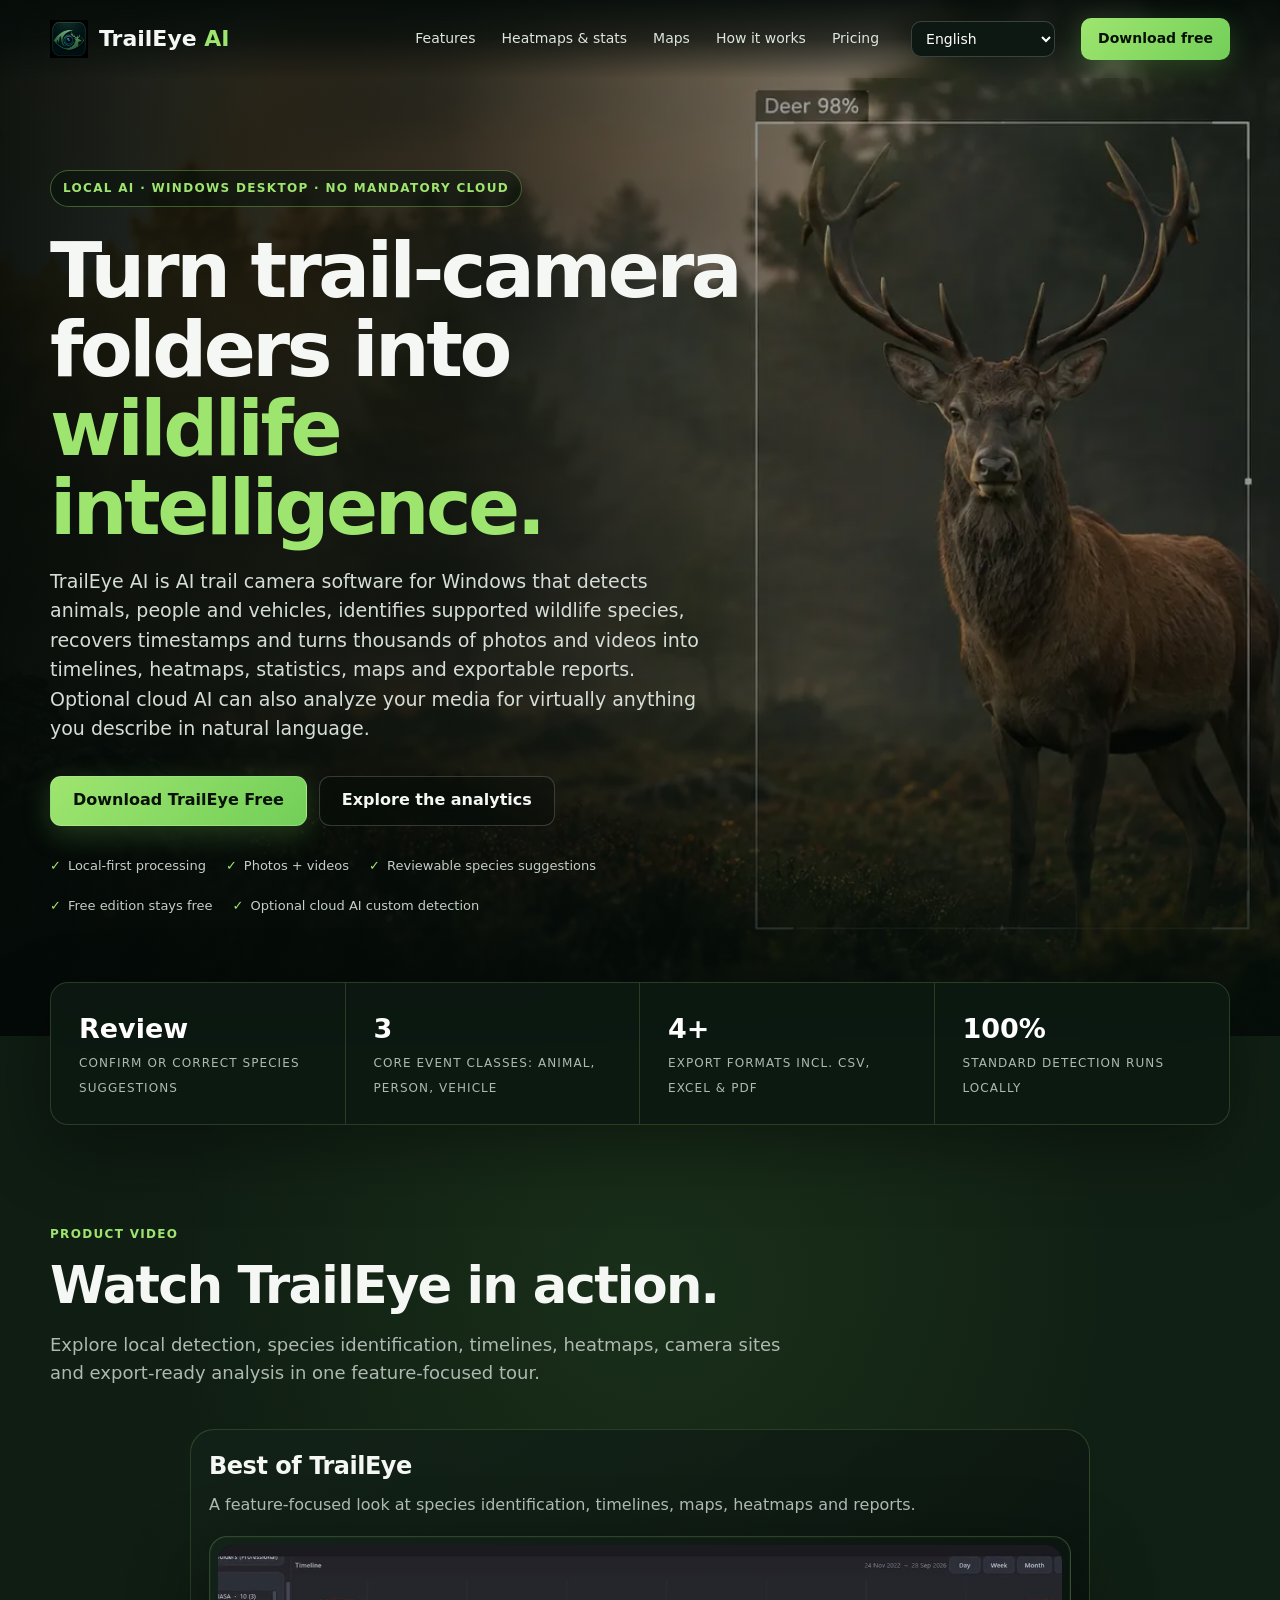
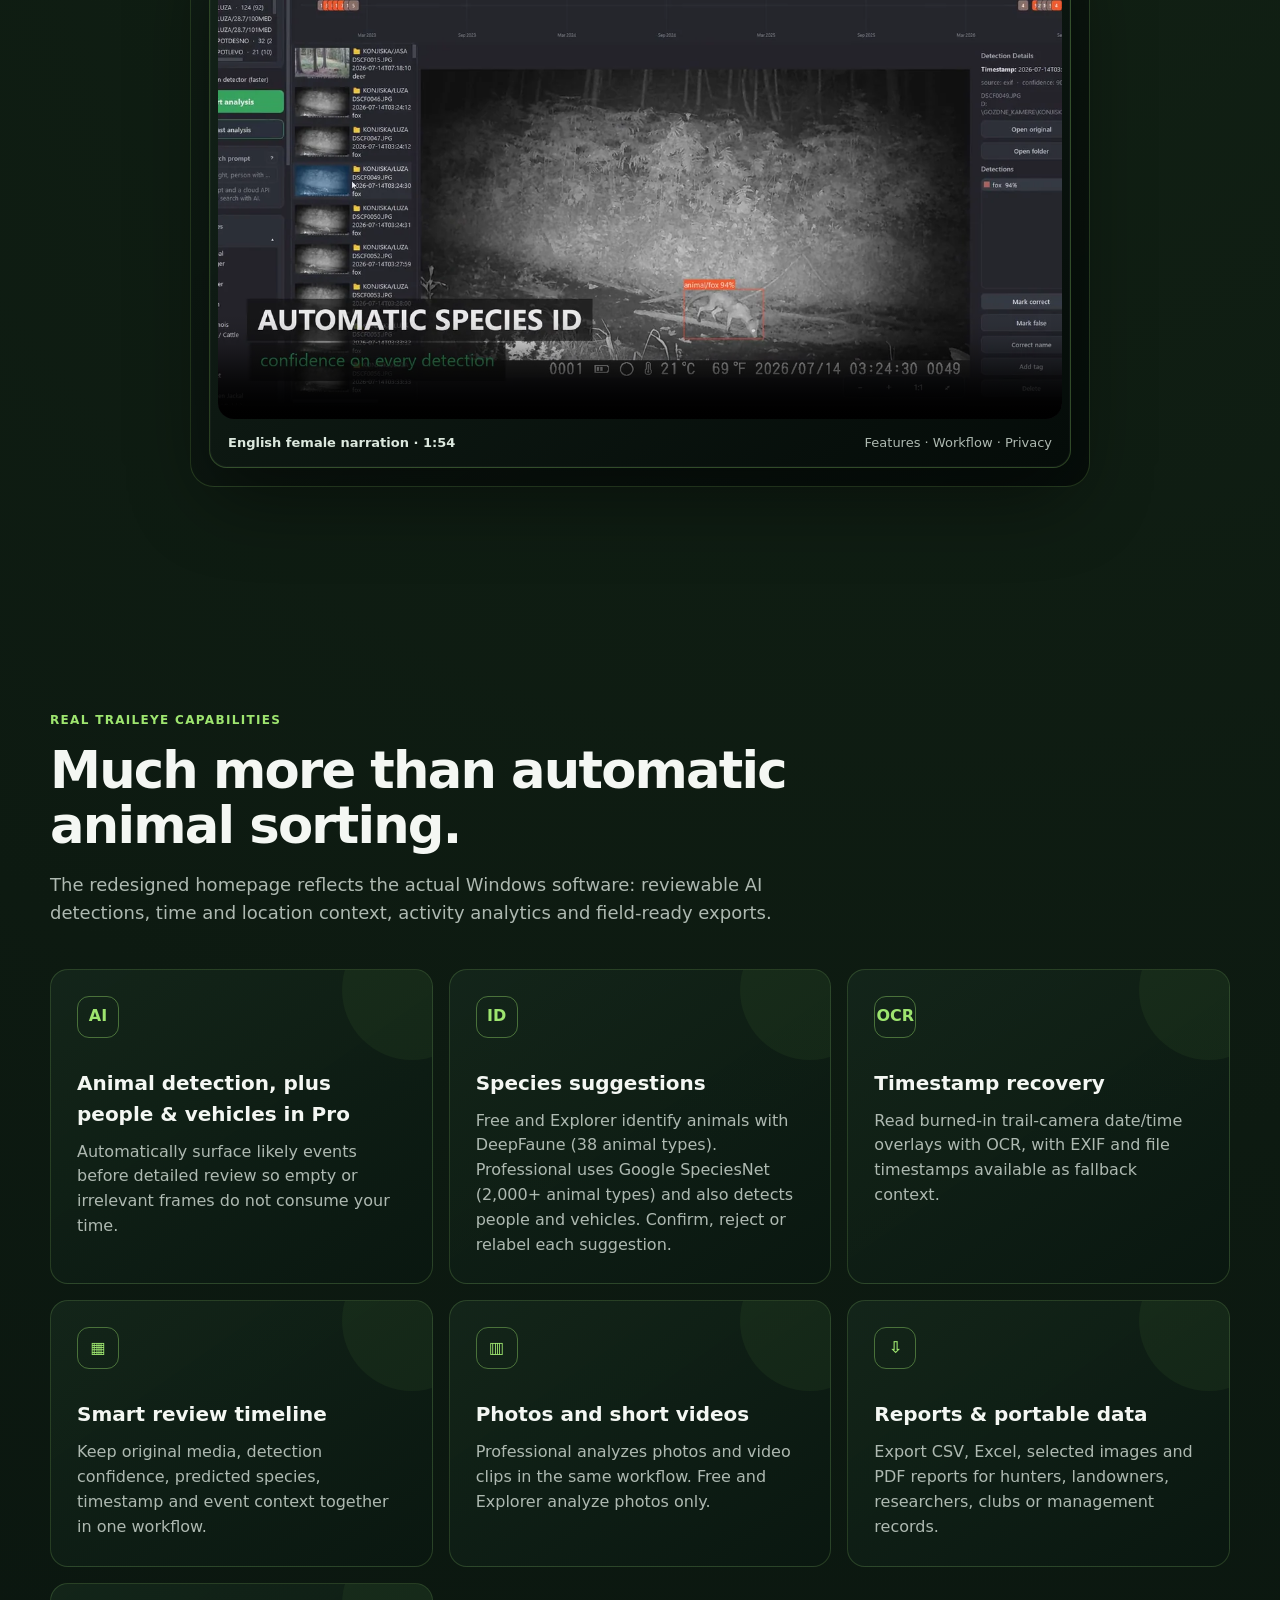
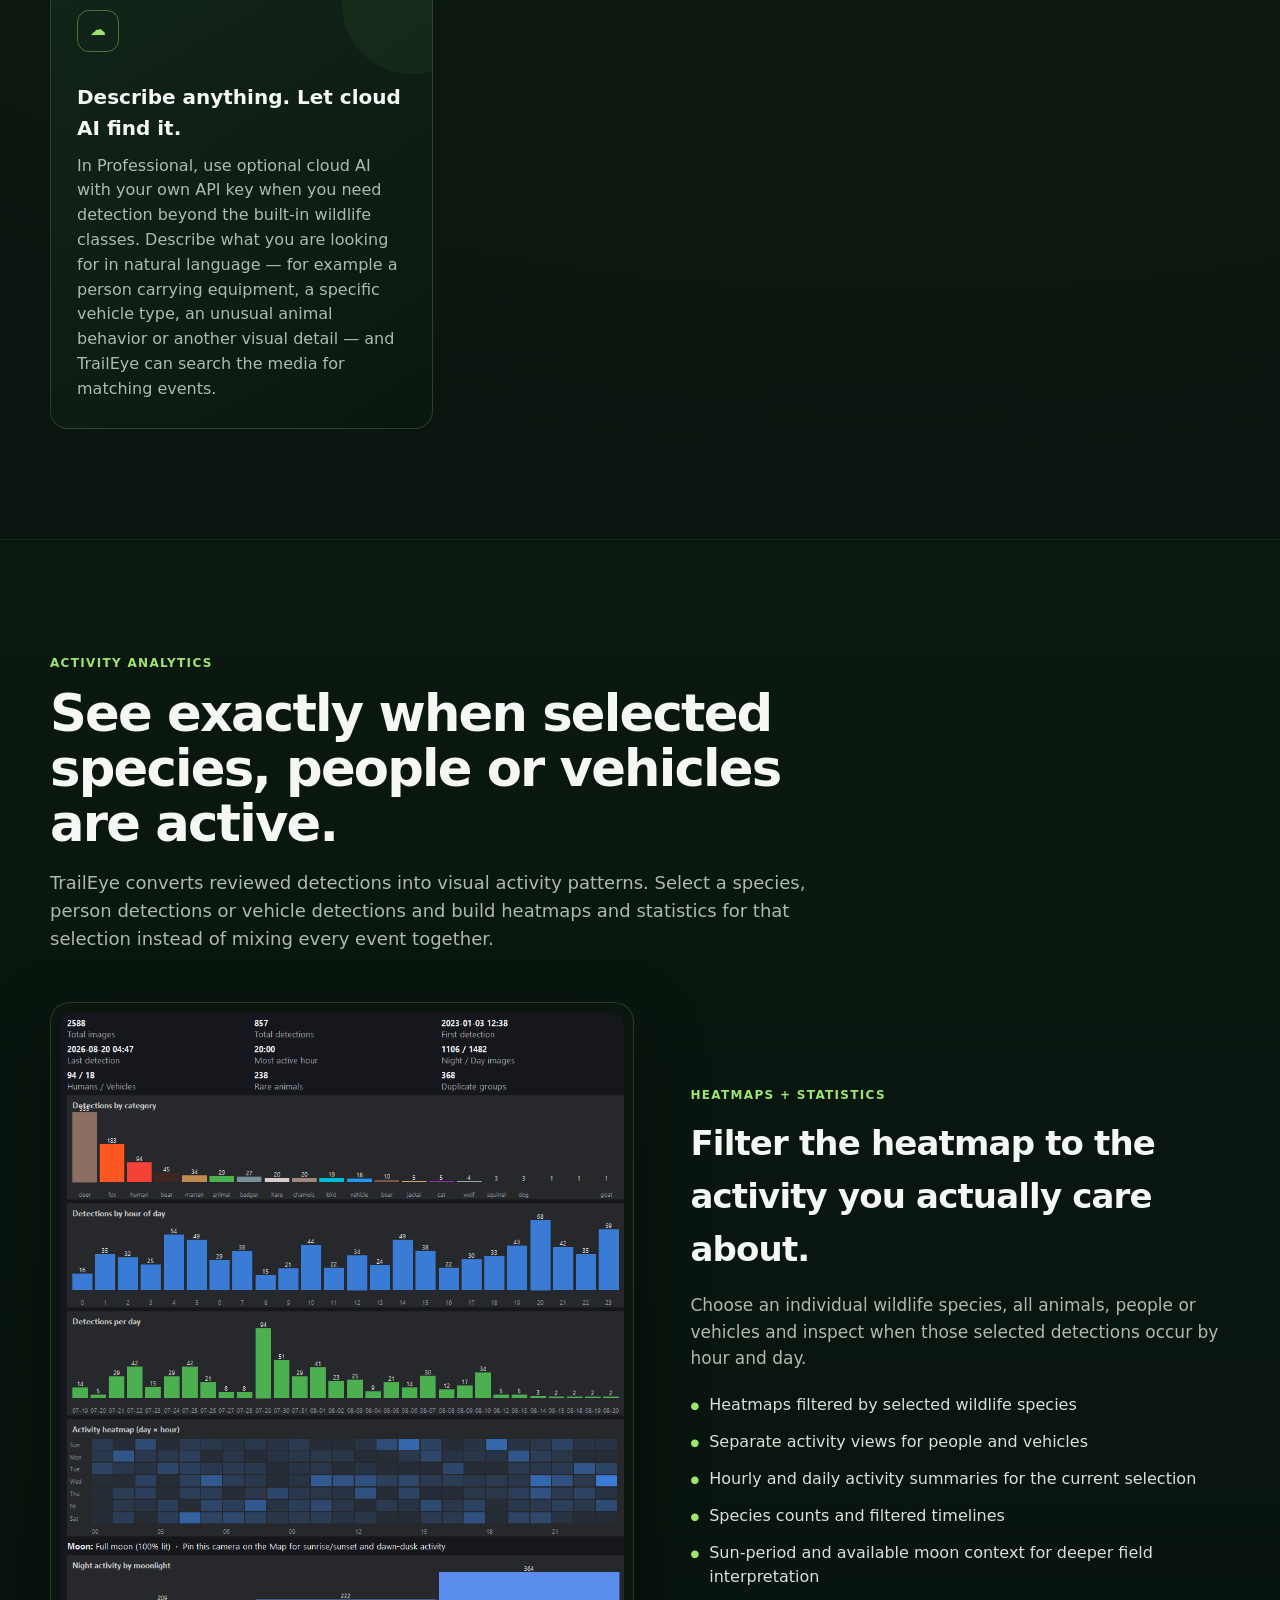
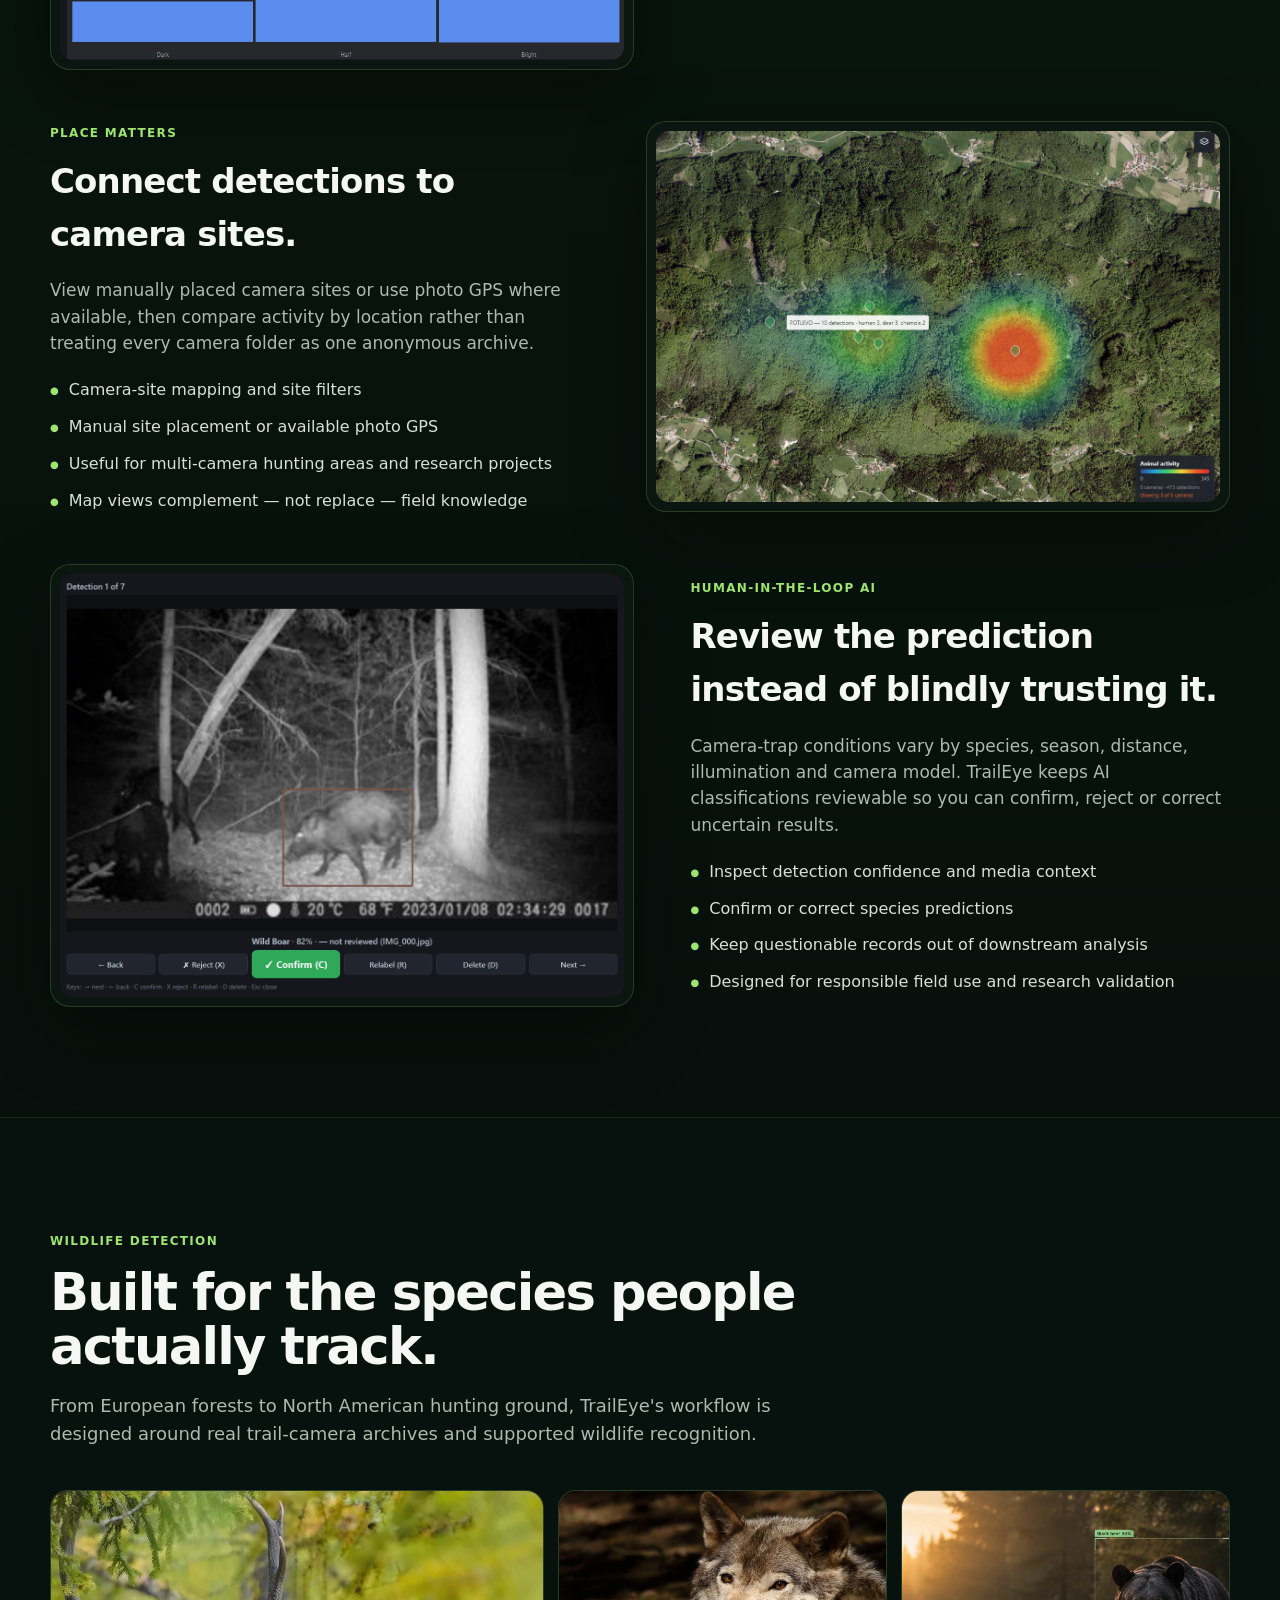
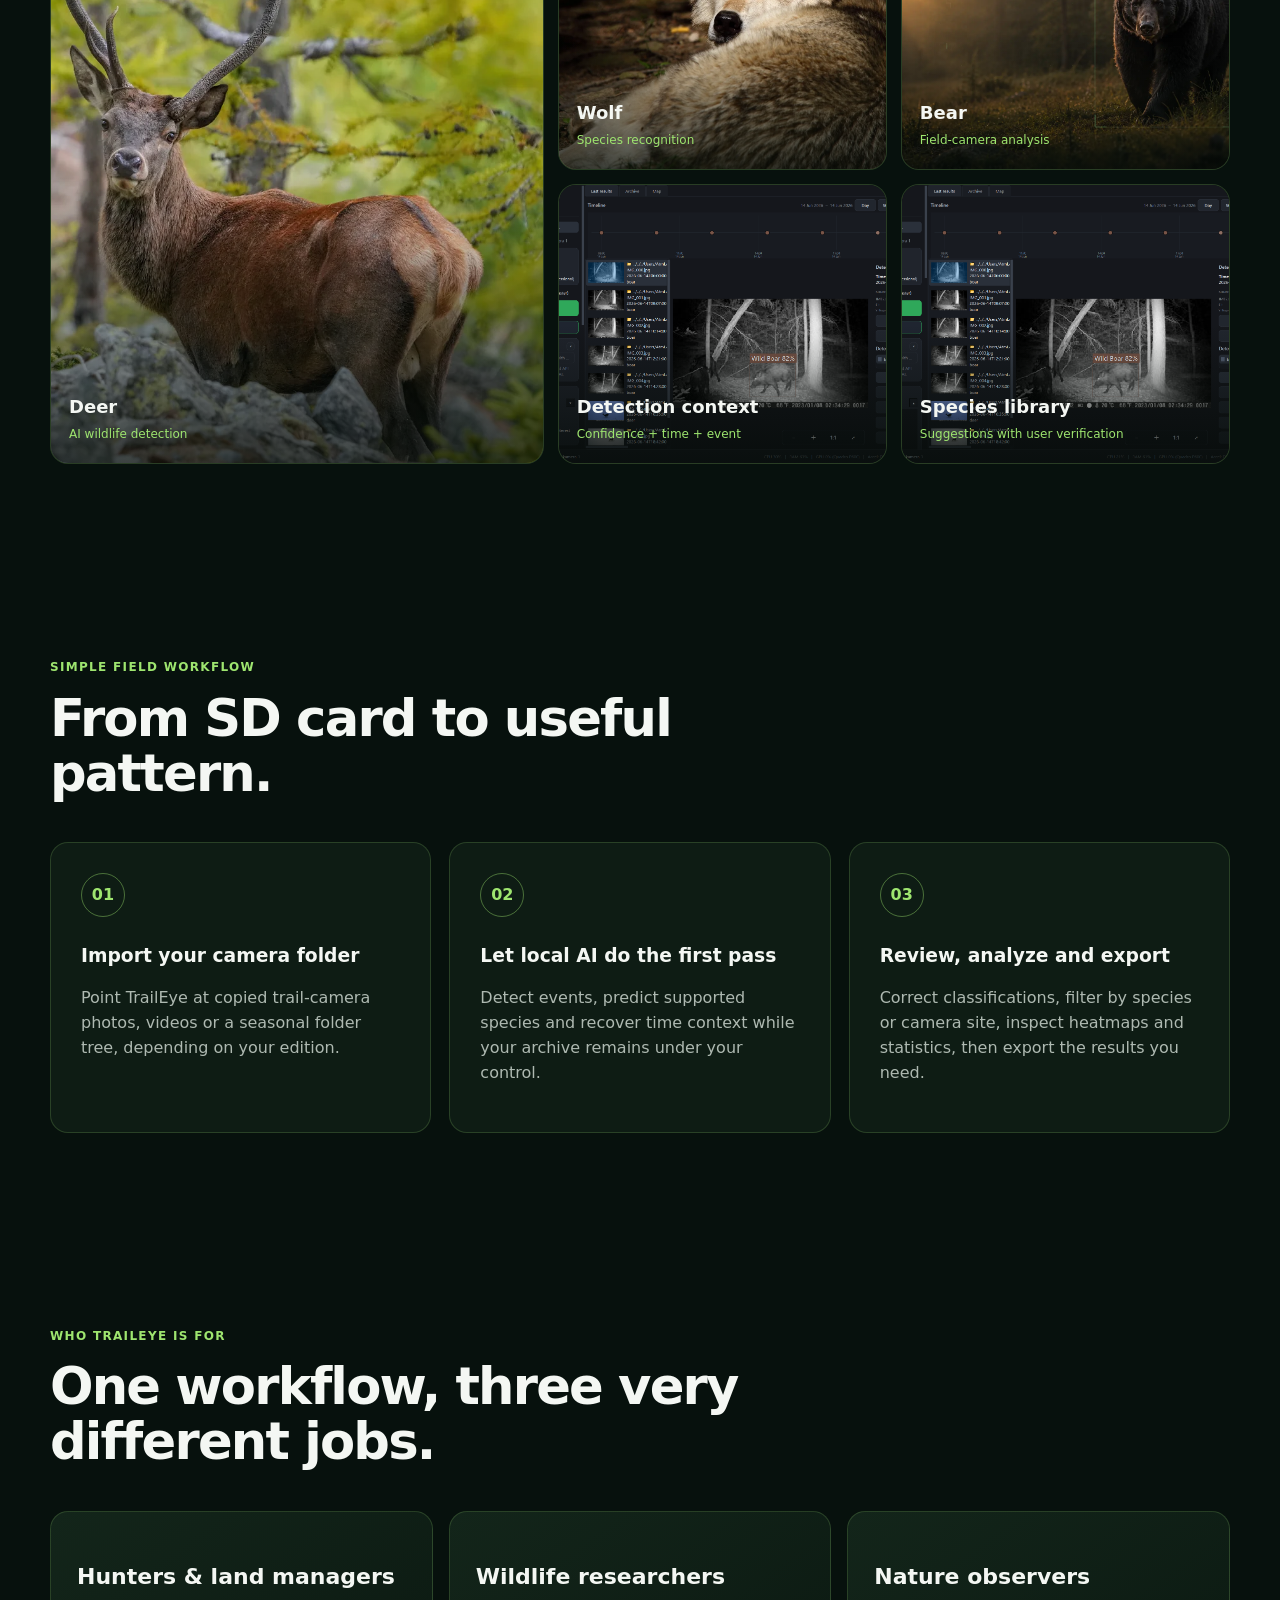
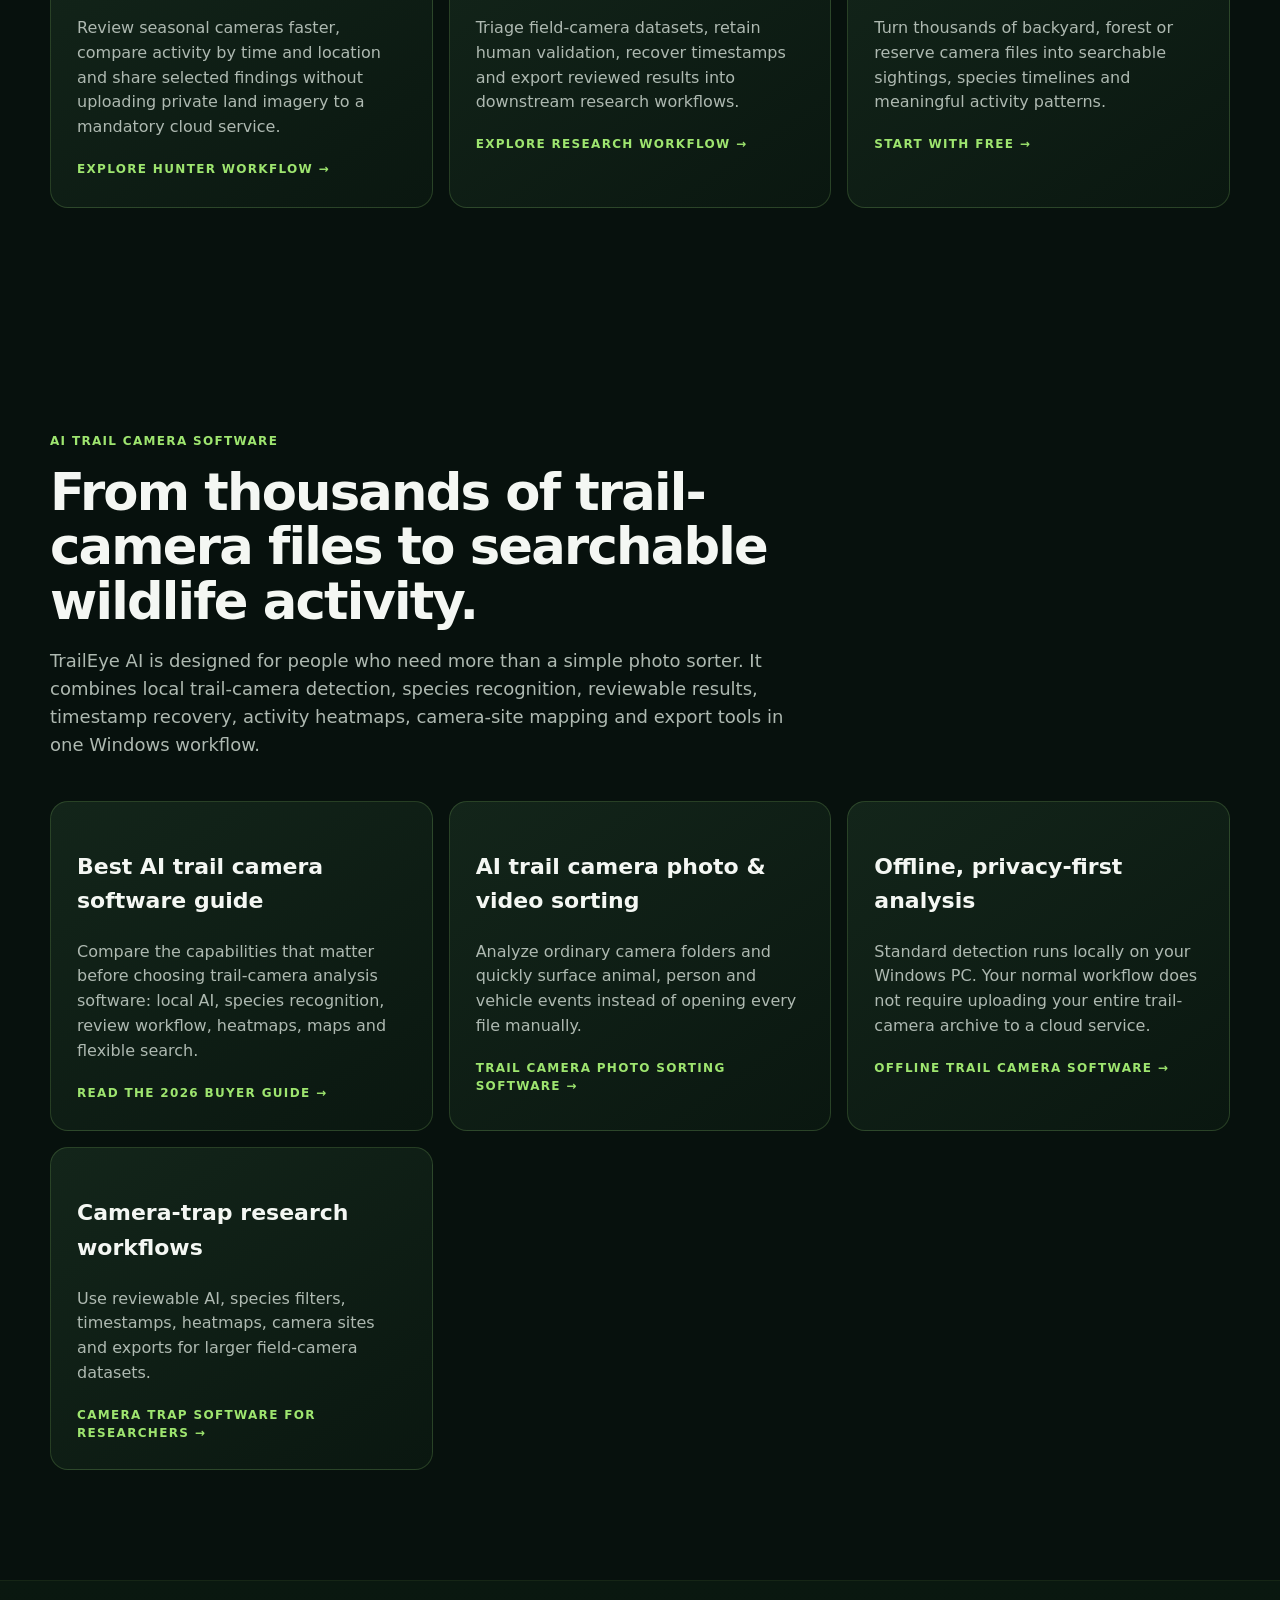
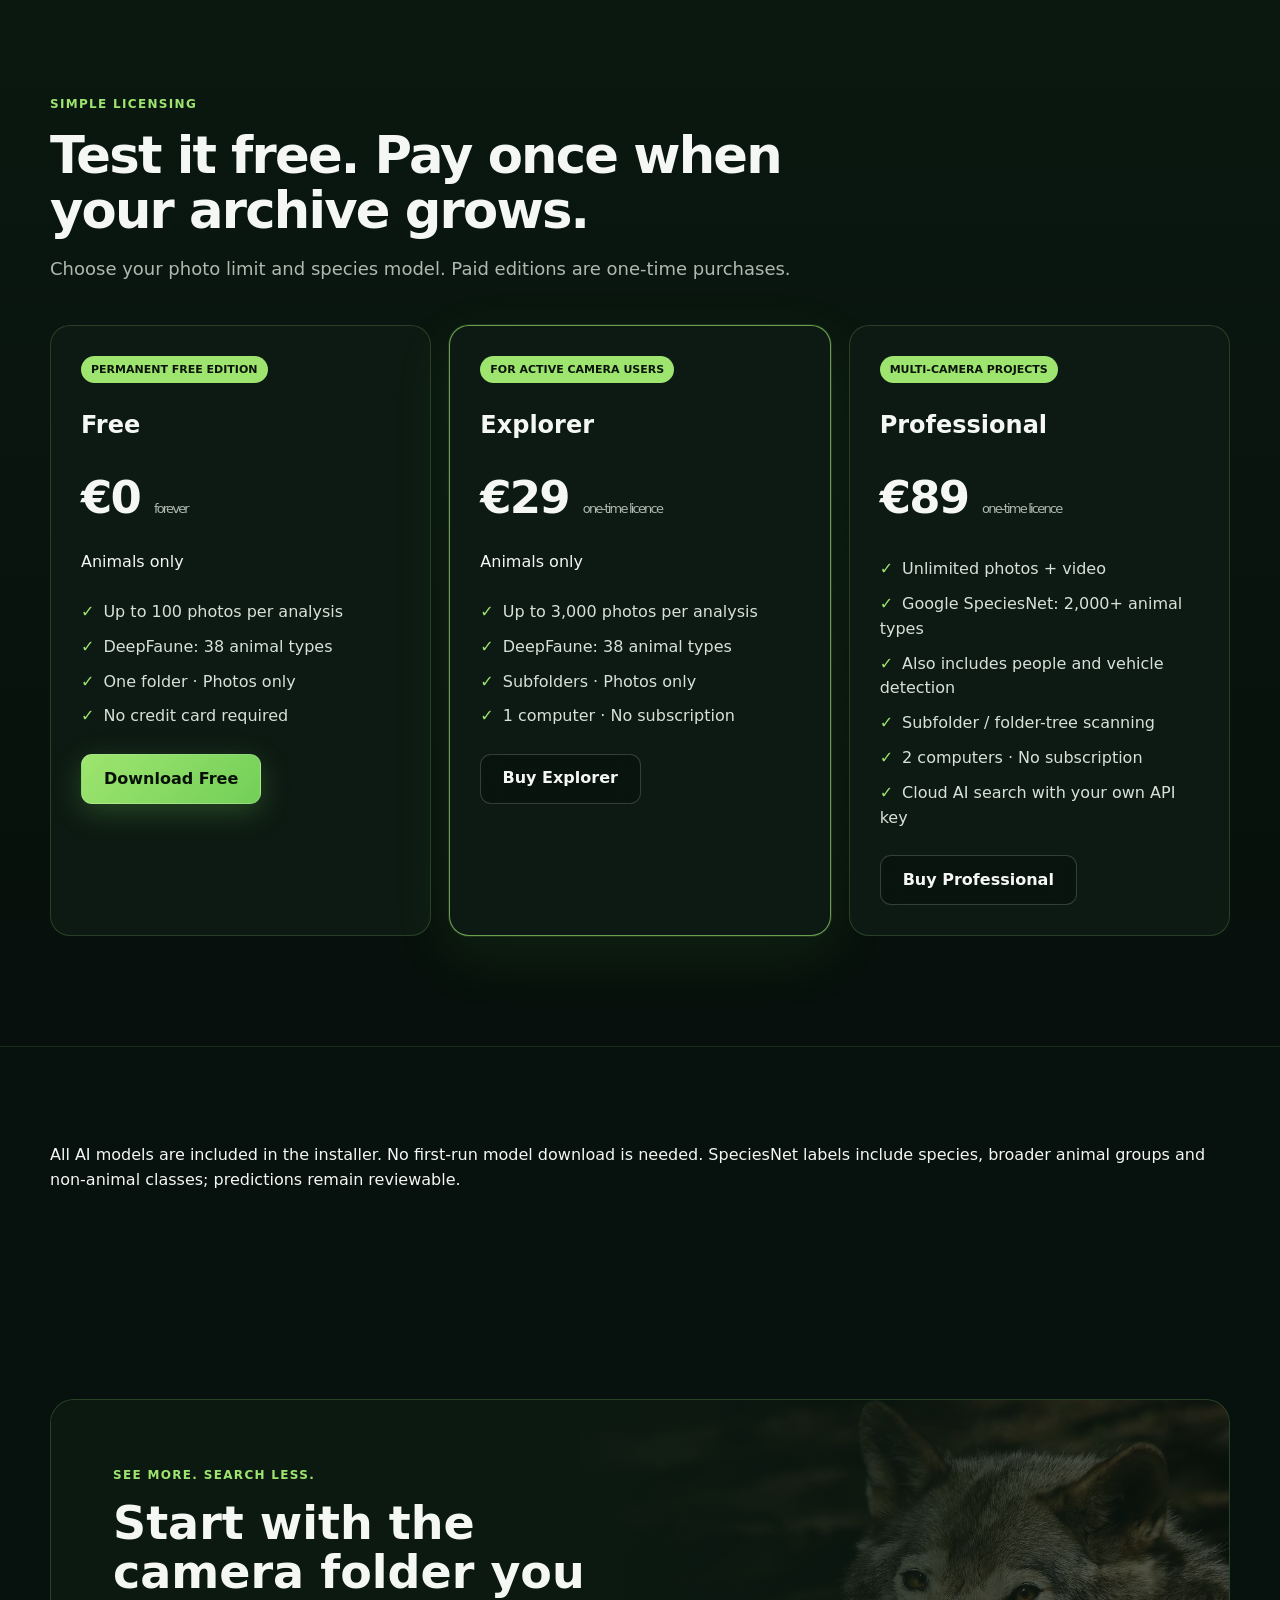
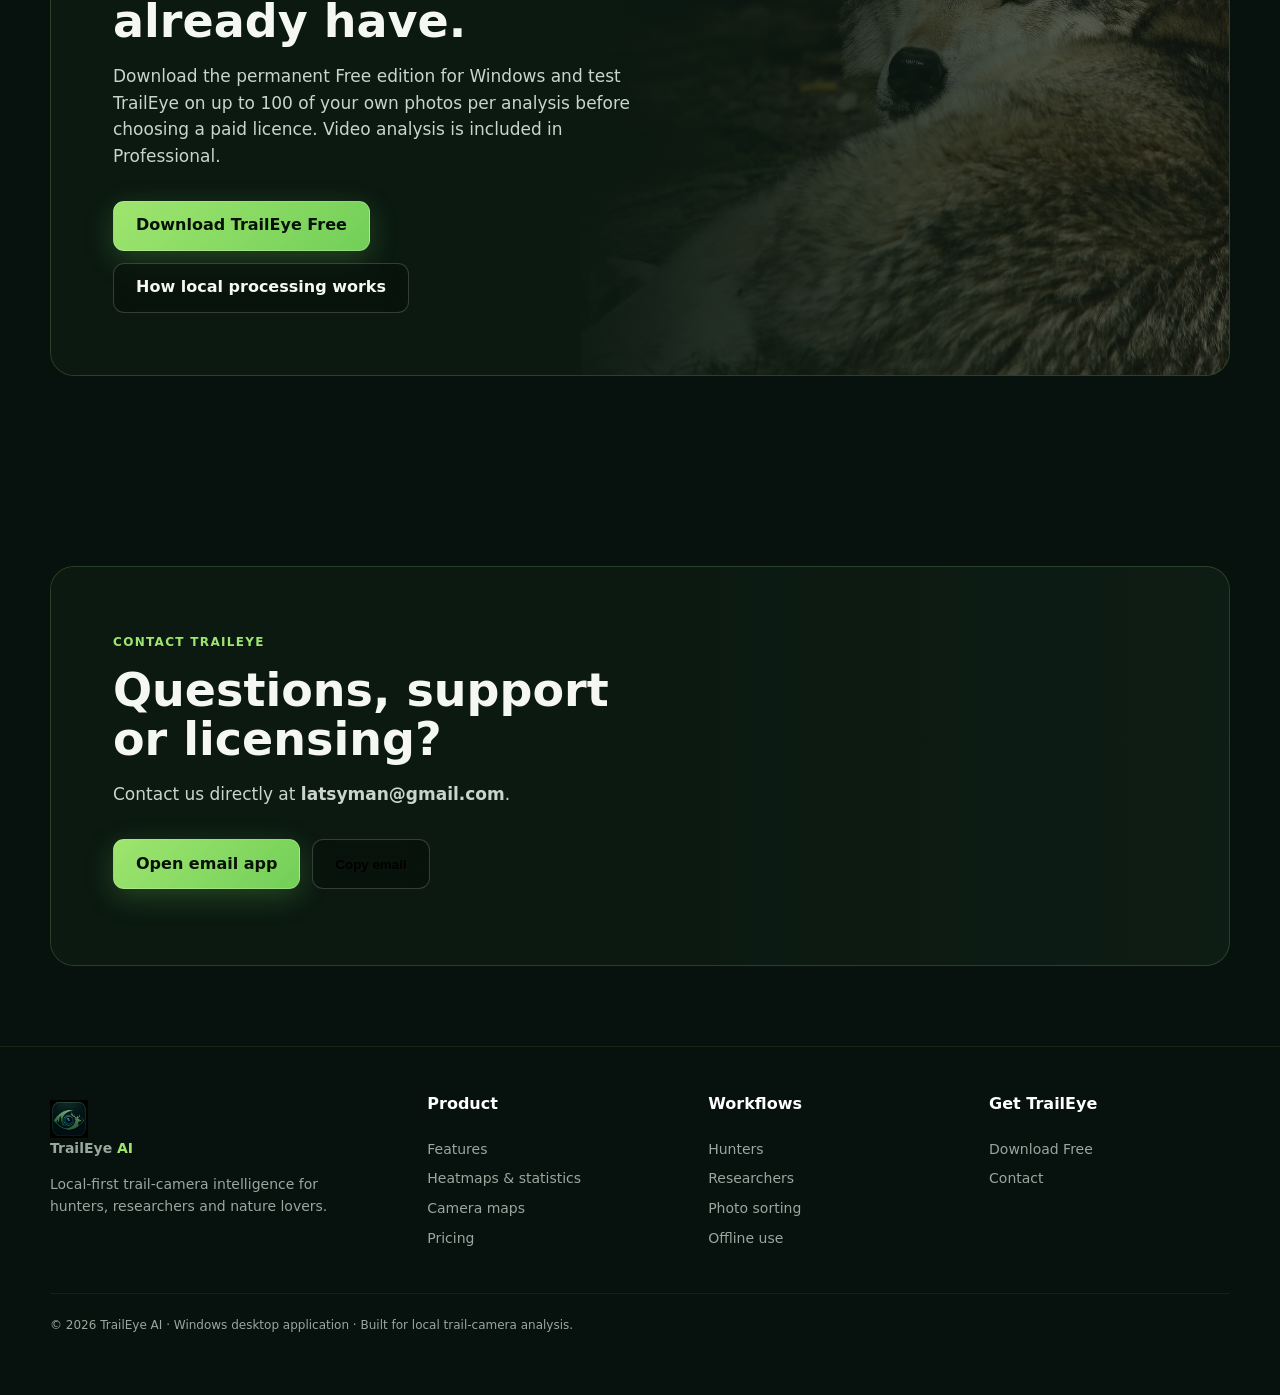
==== commit daaff3ea: "Move Pro people and vehicle detection below SpeciesNet Use a regular feature line instead of the bol" ====
--- a/index.html
+++ b/index.html
@@ -19,7 +19,7 @@
   <meta name="twitter:card" content="summary_large_image">
   <title>Trail Camera Software for Windows | TrailEye AI</title>
   <link rel="stylesheet" href="homepage.css?v=5">
-  <script src="homepage.js?v=pro-detection-2" defer></script>
+  <script src="homepage.js?v=pro-detection-3" defer></script>
   <script type="application/ld+json">
   {
     "@context":"https://schema.org",
@@ -109,7 +109,7 @@
     <section class="section" id="gallery"><div class="container"><div class="section-heading reveal"><span class="kicker">Wildlife detection</span><h2>Built for the species people actually track.</h2><p>From European forests to North American hunting ground, TrailEye's workflow is designed around real trail-camera archives and supported wildlife recognition.</p></div><div class="gallery-grid"><article class="gallery-card reveal"><img src="assets/wildlife-deer.webp" alt="Deer wildlife detection"><div class="gallery-label"><strong>Deer</strong><span>AI wildlife detection</span></div></article><article class="gallery-card reveal"><img src="assets/wildlife-wolf.webp" alt="Wolf wildlife detection"><div class="gallery-label"><strong>Wolf</strong><span>Species recognition</span></div></article><article class="gallery-card reveal"><img src="assets/wildlife-bear.webp" alt="Bear wildlife detection"><div class="gallery-label"><strong>Bear</strong><span>Field-camera analysis</span></div></article><article class="gallery-card reveal"><img src="assets/01-hero-ai-detection.png" alt="TrailEye detection interface"><div class="gallery-label"><strong>Detection context</strong><span>Confidence + time + event</span></div></article><article class="gallery-card reveal"><img src="assets/05-species-library.png" alt="TrailEye species library"><div class="gallery-label"><strong>Species library</strong><span>Suggestions with user verification</span></div></article></div></div></section>
     <section class="section-tight" id="workflow"><div class="container"><div class="section-heading reveal"><span class="kicker">Simple field workflow</span><h2>From SD card to useful pattern.</h2></div><div class="workflow"><article class="step reveal"><h3>Import your camera folder</h3><p>Point TrailEye at copied trail-camera photos, videos or a seasonal folder tree, depending on your edition.</p></article><article class="step reveal"><h3>Let local AI do the first pass</h3><p>Detect events, predict supported species and recover time context while your archive remains under your control.</p></article><article class="step reveal"><h3>Review, analyze and export</h3><p>Correct classifications, filter by species or camera site, inspect heatmaps and statistics, then export the results you need.</p></article></div></div></section>
     <section class="section"><div class="container"><div class="section-heading reveal"><span class="kicker">Who TrailEye is for</span><h2>One workflow, three very different jobs.</h2></div><div class="audiences"><article class="audience reveal"><h3>Hunters & land managers</h3><p>Review seasonal cameras faster, compare activity by time and location and share selected findings without uploading private land imagery to a mandatory cloud service.</p><a href="trail-camera-software-for-hunters/" class="kicker">Explore hunter workflow →</a></article><article class="audience reveal"><h3>Wildlife researchers</h3><p>Triage field-camera datasets, retain human validation, recover timestamps and export reviewed results into downstream research workflows.</p><a href="camera-trap-software-for-researchers/" class="kicker">Explore research workflow →</a></article><article class="audience reveal"><h3>Nature observers</h3><p>Turn thousands of backyard, forest or reserve camera files into searchable sightings, species timelines and meaningful activity patterns.</p><a href="#pricing" class="kicker">Start with Free →</a></article></div></div></section>
-    <section class="section insight-wrap" id="pricing"><div class="container"><div class="section-heading reveal"><span class="kicker">Simple licensing</span><h2>Test it free. Pay once when your archive grows.</h2><p>Choose your photo limit and species model. Paid editions are one-time purchases.</p></div><div class="pricing"><article class="price-card reveal"><span class="badge">Permanent free edition</span><h3>Free</h3><div class="price">€0 <small>forever</small></div><p class="edition-scope">Animals only</p><ul><li>Up to 100 photos per analysis</li><li>DeepFaune: 38 animal types</li><li>One folder · Photos only</li><li>No credit card required</li></ul><a class="btn btn-primary" href="download/">Download Free</a></article><article class="price-card featured reveal"><span class="badge">For active camera users</span><h3>Explorer</h3><div class="price">€29 <small>one-time licence</small></div><p class="edition-scope">Animals only</p><ul><li>Up to 3,000 photos per analysis</li><li>DeepFaune: 38 animal types</li><li>Subfolders · Photos only</li><li>1 computer · No subscription</li></ul><a class="btn btn-secondary" href="mailto:info@traileye.eu?subject=TrailEye%20Explorer">Get Explorer</a></article><article class="price-card reveal"><span class="badge">Multi-camera projects</span><h3>Professional</h3><div class="price">€89 <small>one-time licence</small></div><p class="edition-scope">Animals, people and vehicles</p><ul><li><strong>People and vehicle detection — Pro only</strong></li><li>Unlimited photos + video</li><li>Google SpeciesNet: 2,000+ animal types</li><li>Subfolder / folder-tree scanning</li><li>2 computers · No subscription</li><li>Cloud AI search with your own API key</li></ul><a class="btn btn-secondary" href="mailto:info@traileye.eu?subject=TrailEye%20Professional">Get Professional</a></article></div></div></section>
+    <section class="section insight-wrap" id="pricing"><div class="container"><div class="section-heading reveal"><span class="kicker">Simple licensing</span><h2>Test it free. Pay once when your archive grows.</h2><p>Choose your photo limit and species model. Paid editions are one-time purchases.</p></div><div class="pricing"><article class="price-card reveal"><span class="badge">Permanent free edition</span><h3>Free</h3><div class="price">€0 <small>forever</small></div><p class="edition-scope">Animals only</p><ul><li>Up to 100 photos per analysis</li><li>DeepFaune: 38 animal types</li><li>One folder · Photos only</li><li>No credit card required</li></ul><a class="btn btn-primary" href="download/">Download Free</a></article><article class="price-card featured reveal"><span class="badge">For active camera users</span><h3>Explorer</h3><div class="price">€29 <small>one-time licence</small></div><p class="edition-scope">Animals only</p><ul><li>Up to 3,000 photos per analysis</li><li>DeepFaune: 38 animal types</li><li>Subfolders · Photos only</li><li>1 computer · No subscription</li></ul><a class="btn btn-secondary" href="mailto:info@traileye.eu?subject=TrailEye%20Explorer">Get Explorer</a></article><article class="price-card reveal"><span class="badge">Multi-camera projects</span><h3>Professional</h3><div class="price">€89 <small>one-time licence</small></div><ul><li>Unlimited photos + video</li><li>Google SpeciesNet: 2,000+ animal types</li><li>Also includes people and vehicle detection</li><li>Subfolder / folder-tree scanning</li><li>2 computers · No subscription</li><li>Cloud AI search with your own API key</li></ul><a class="btn btn-secondary" href="mailto:info@traileye.eu?subject=TrailEye%20Professional">Get Professional</a></article></div></div></section>
     <section class="section-tight"><div class="container"><p class="offer-note">All AI models are included in the installer. No first-run model download is needed. SpeciesNet labels include species, broader animal groups and non-animal classes; predictions remain reviewable.</p></div></section>
     <section class="section"><div class="container"><div class="final-cta reveal"><img src="assets/wildlife-wolf.webp" alt="Wolf in forest"><div class="final-copy"><span class="kicker">See more. Search less.</span><h2>Start with the camera folder you already have.</h2><p>Download the permanent Free edition for Windows and test TrailEye on up to 100 of your own photos per analysis before choosing a paid licence. Video analysis is included in Professional.</p><div class="actions"><a class="btn btn-primary" href="download/">Download TrailEye Free</a><a class="btn btn-secondary" href="offline-trail-camera-software/">How local processing works</a></div></div></div></div></section>
   </main>
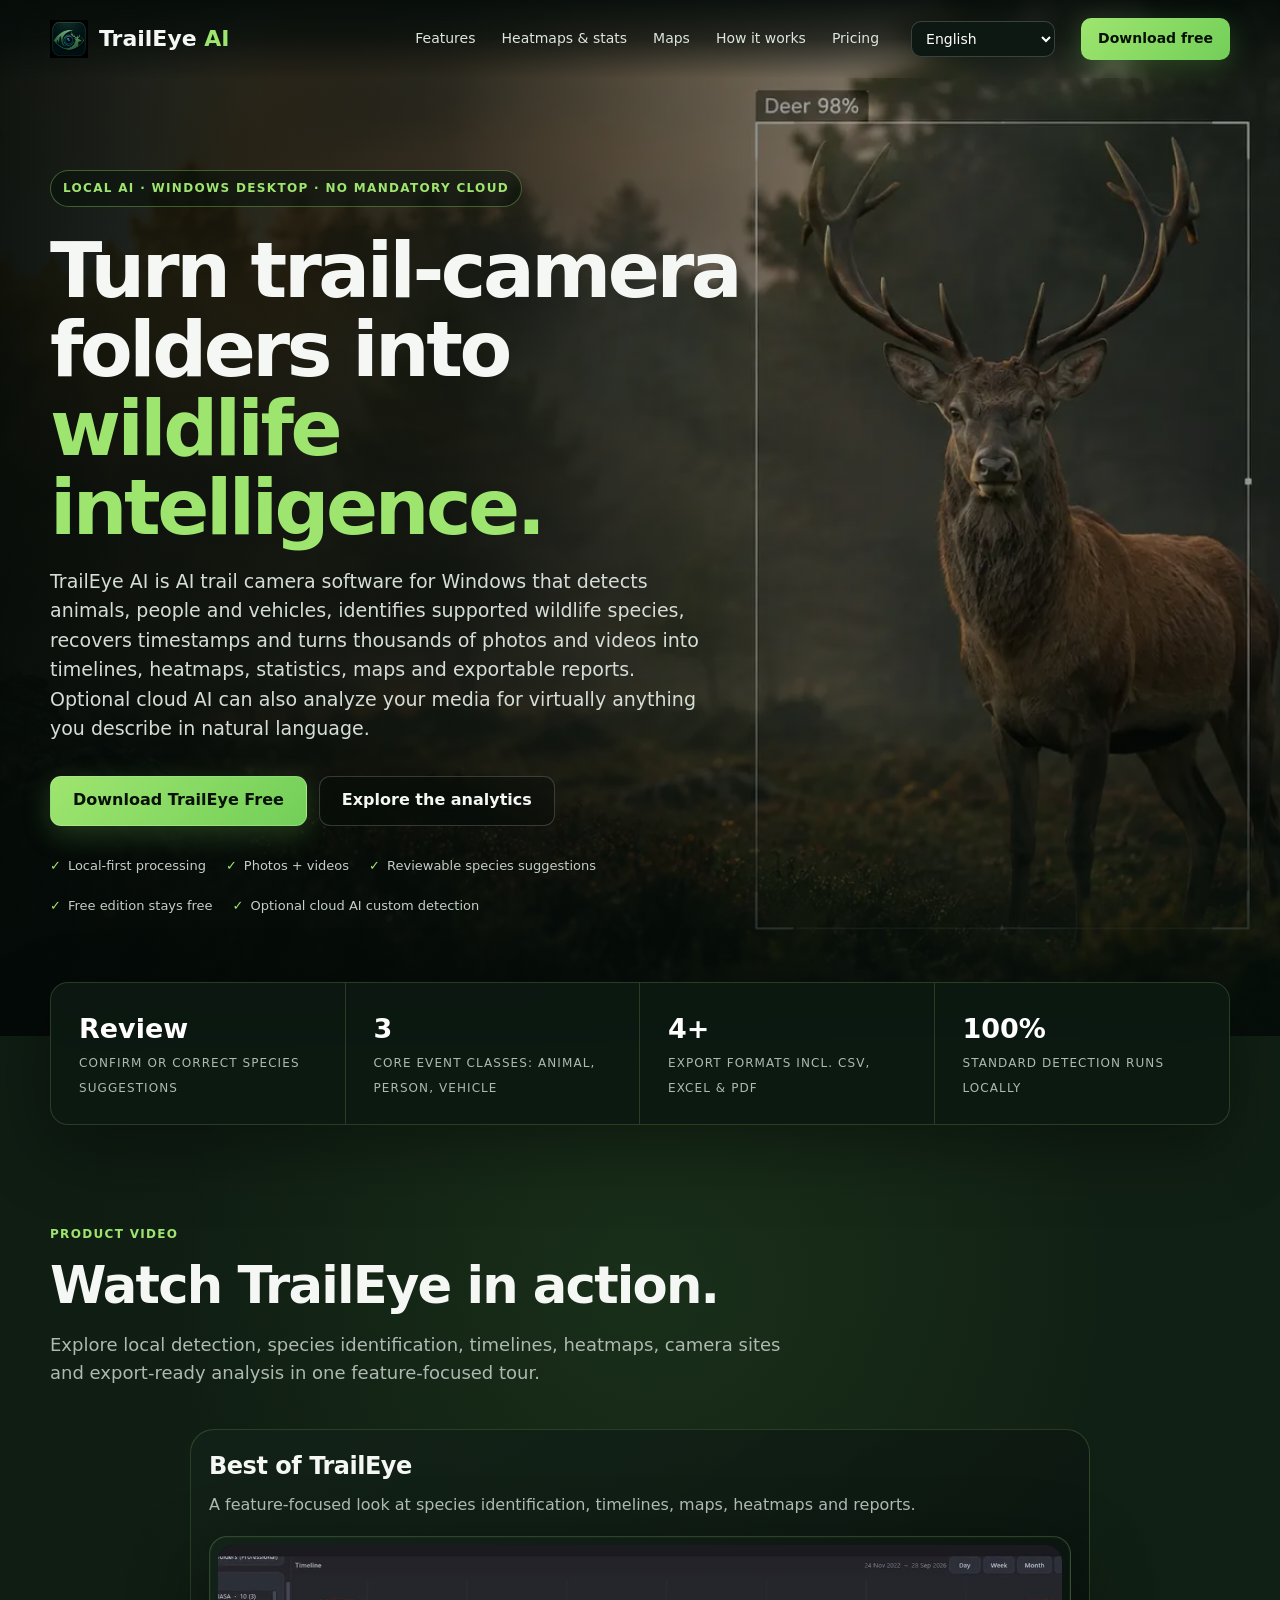
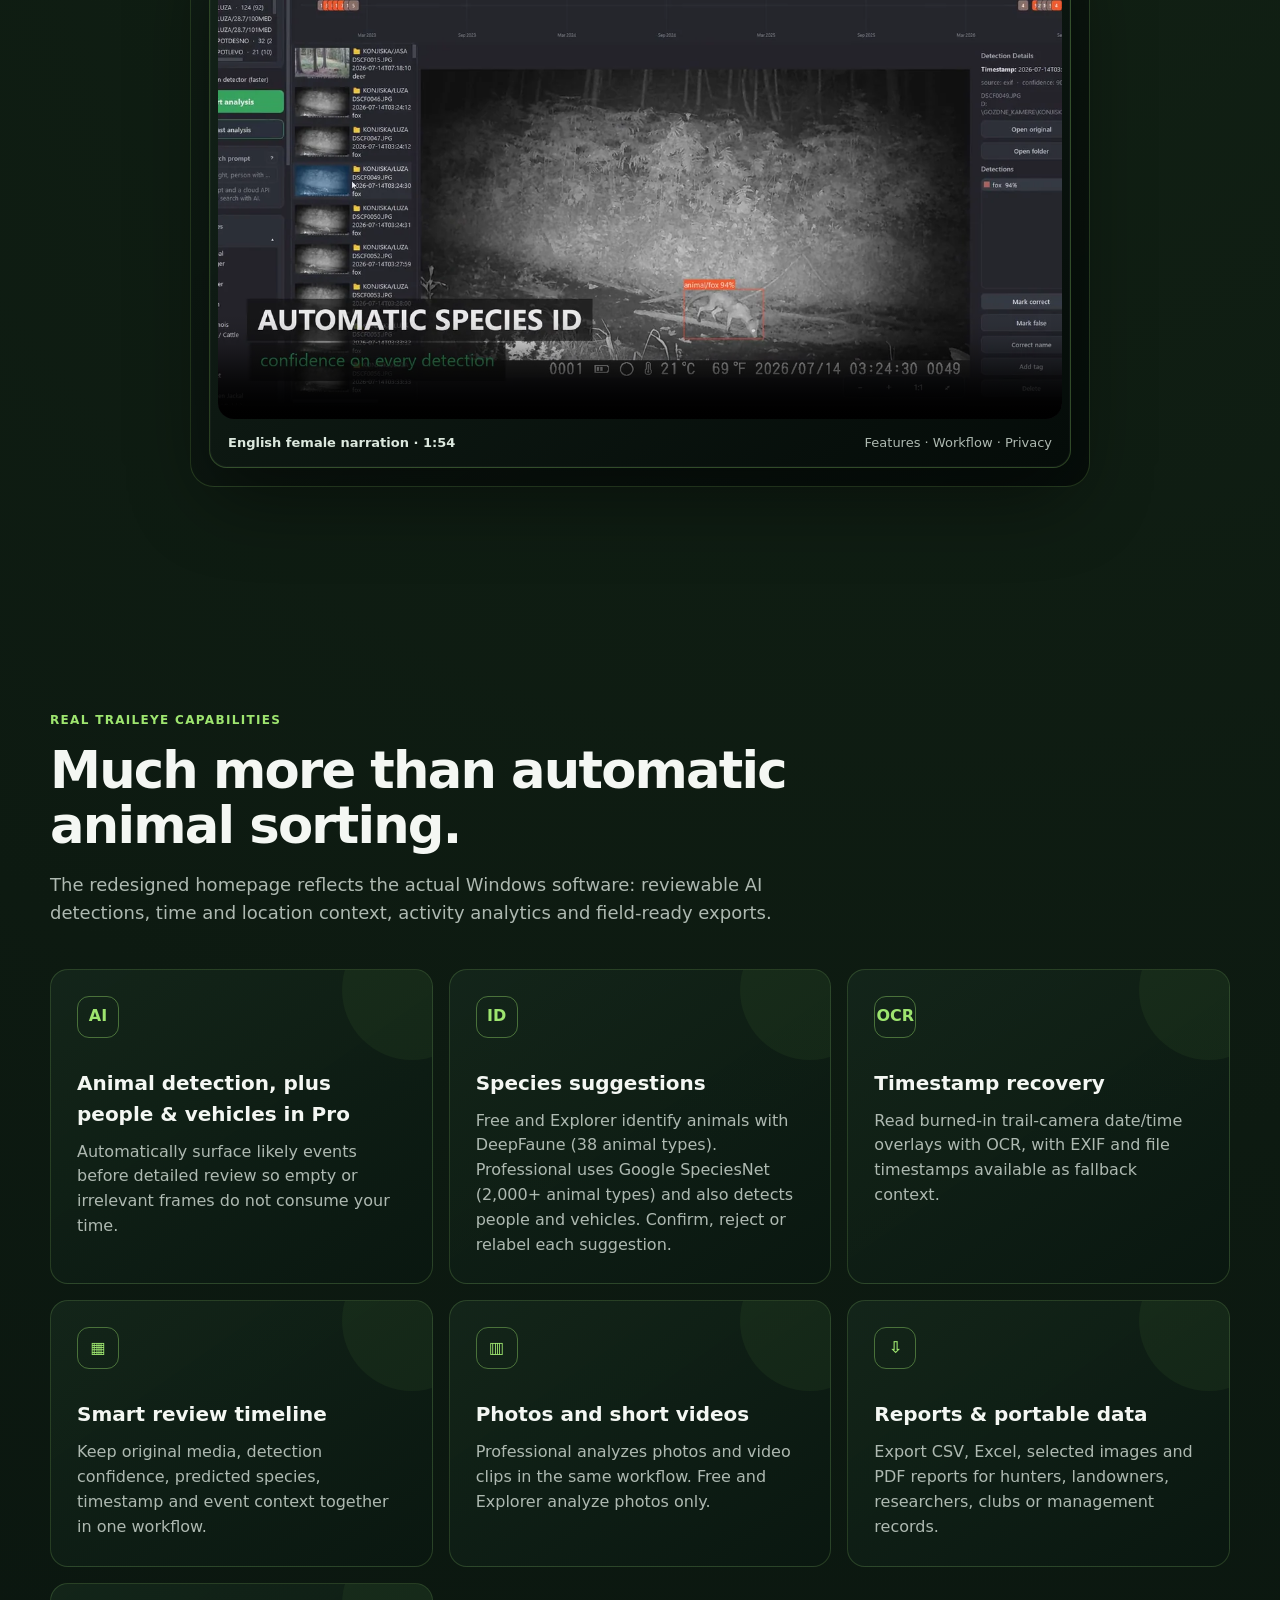
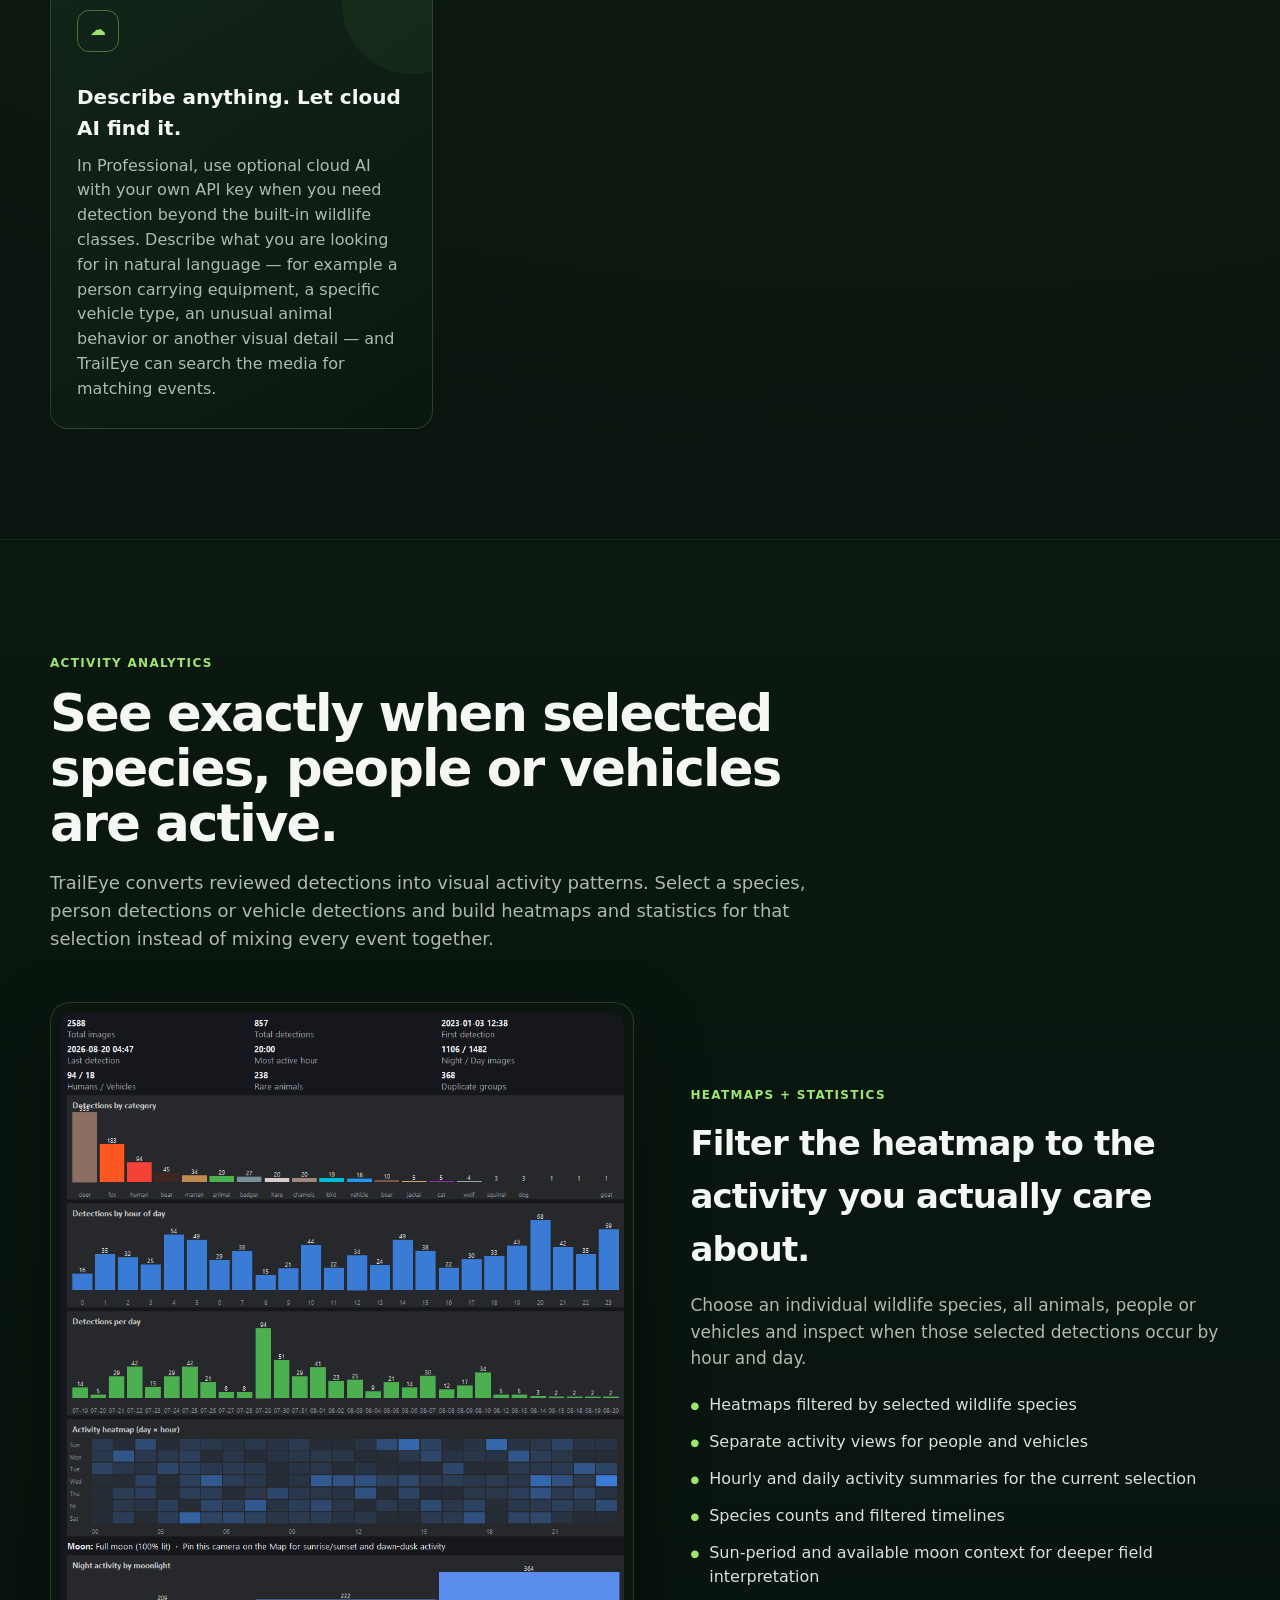
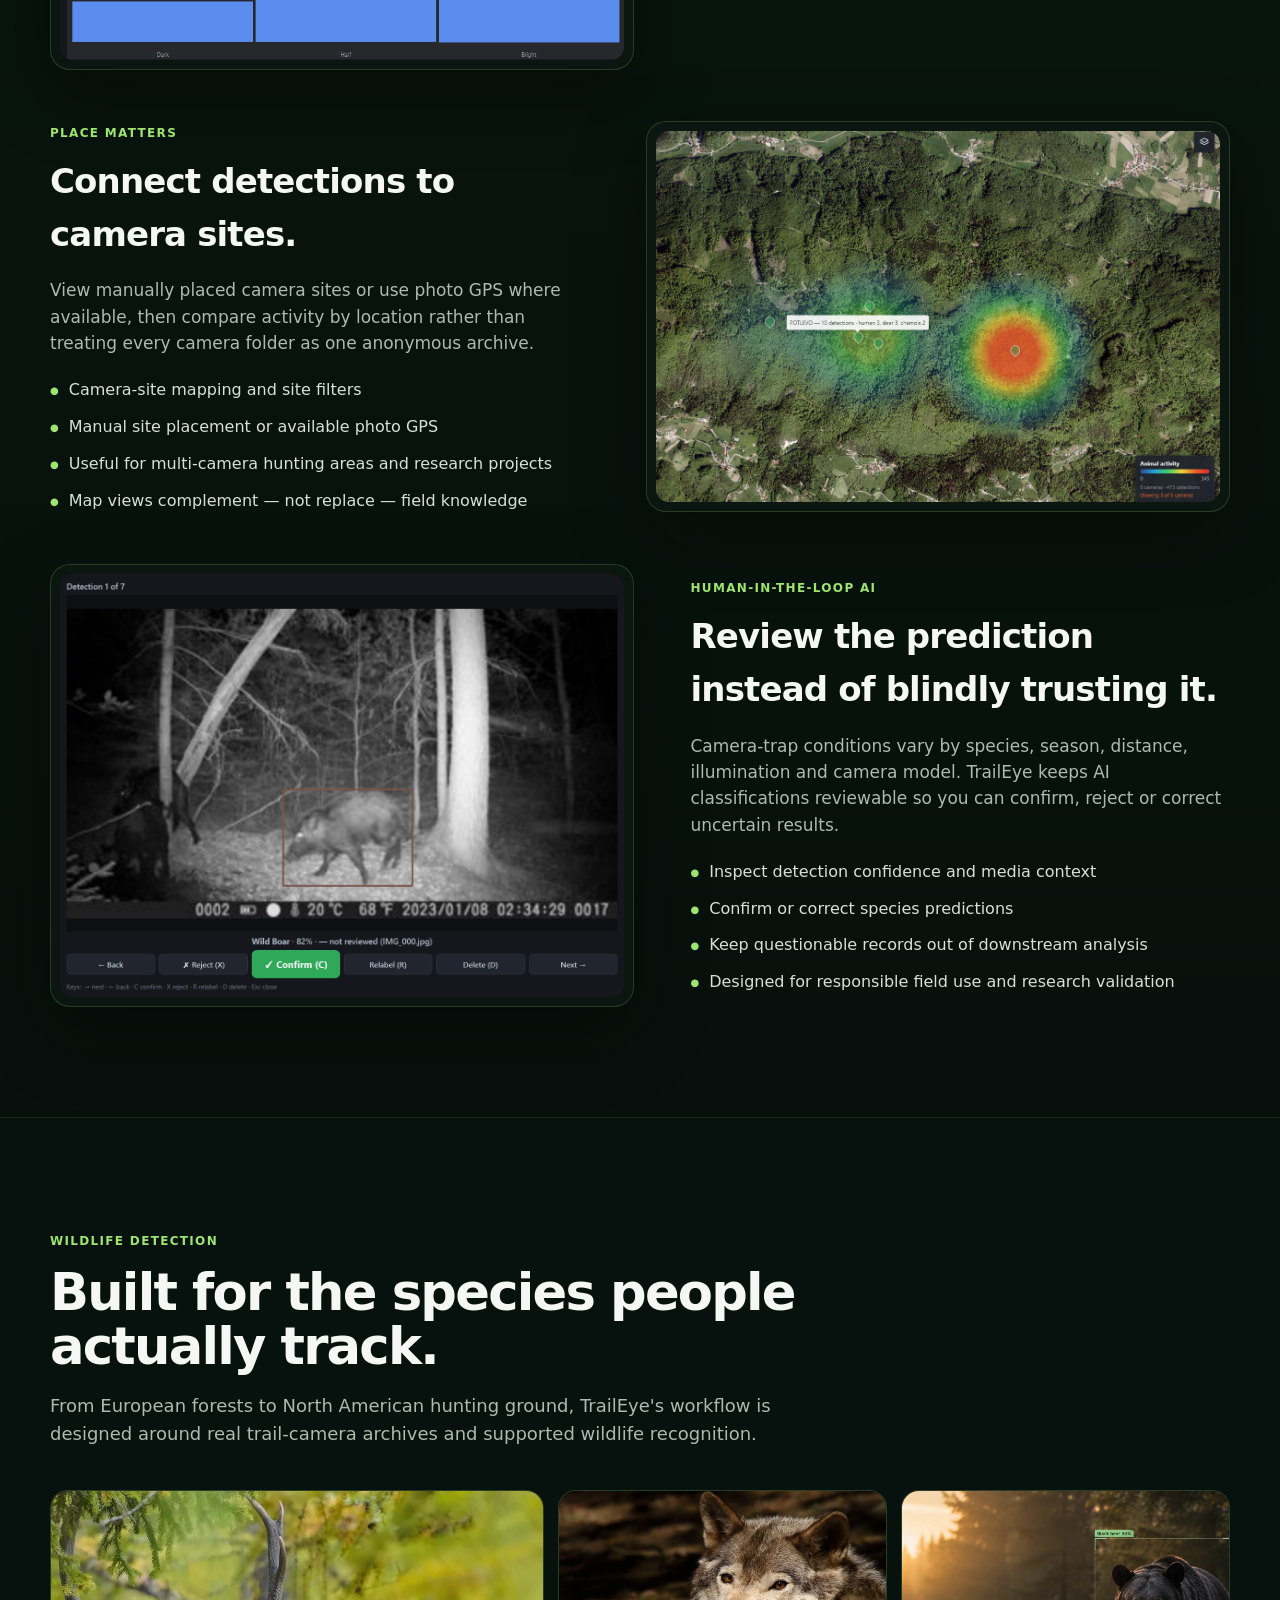
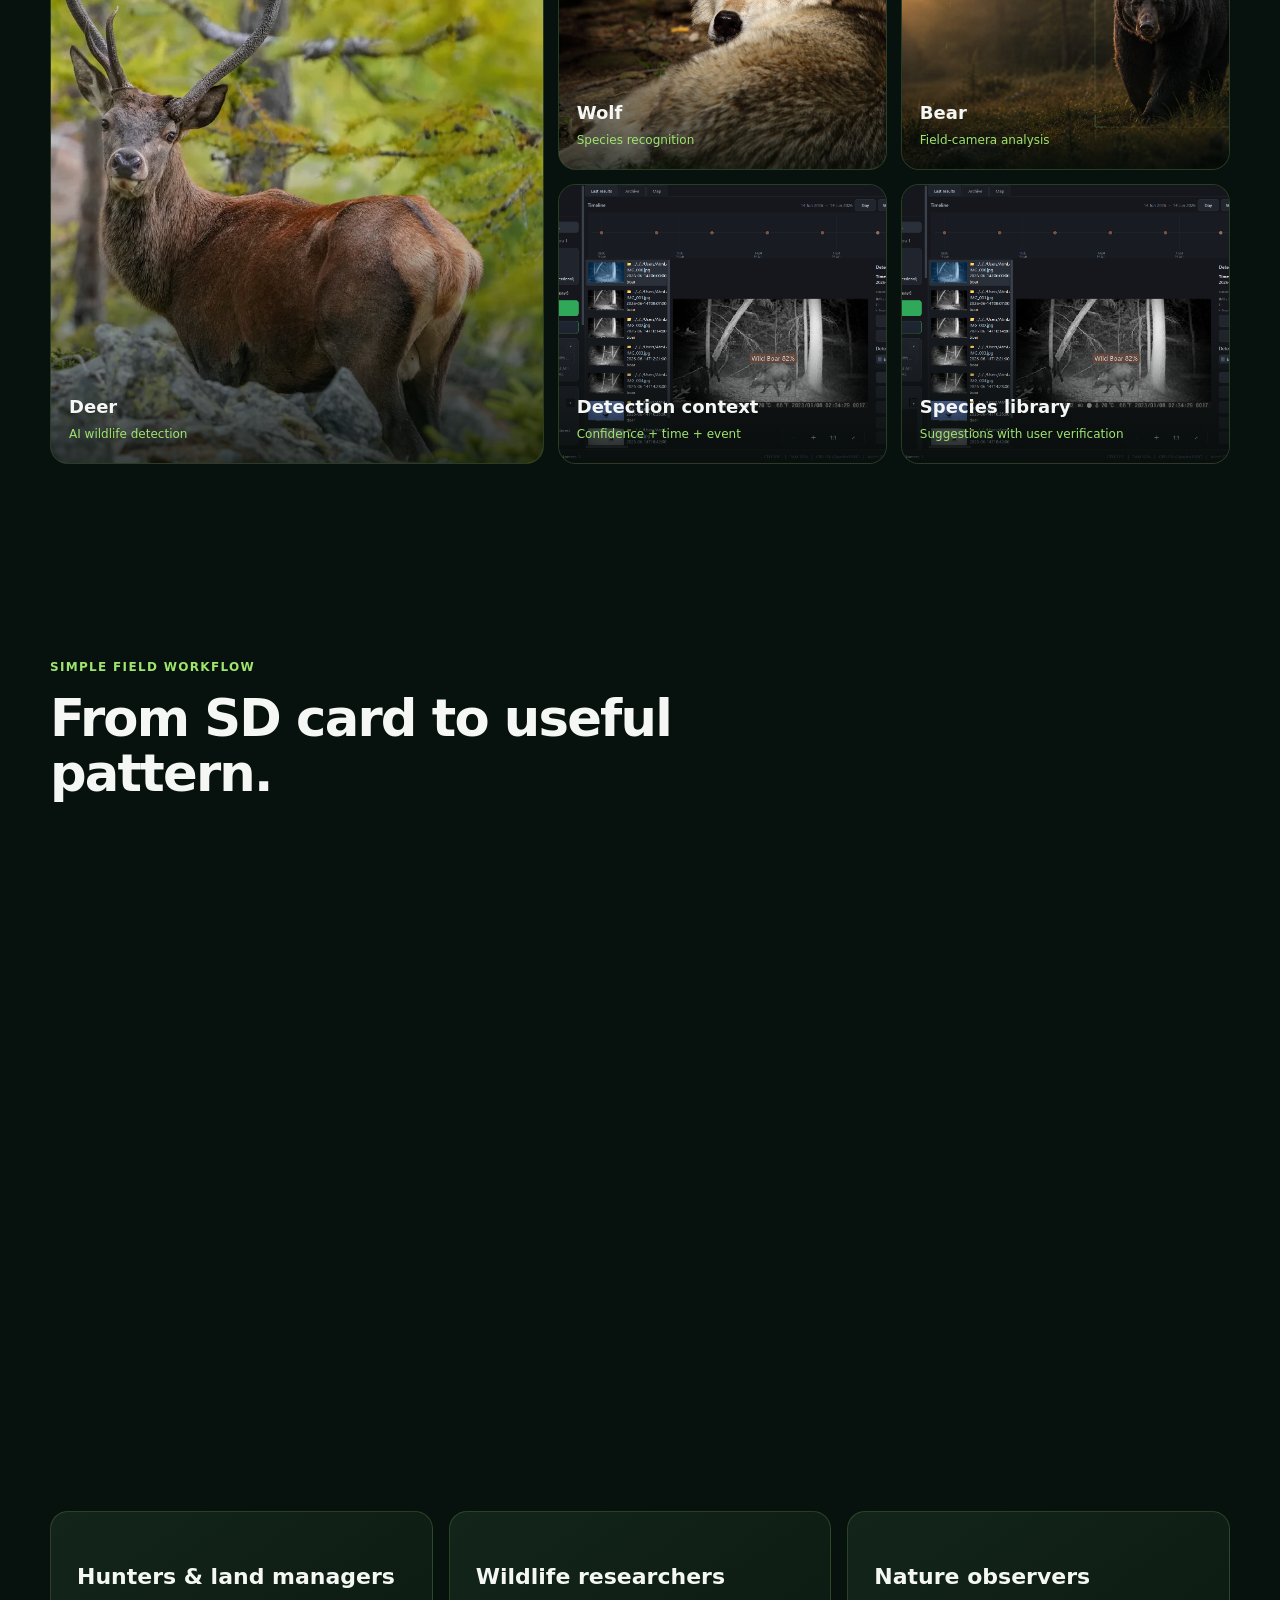
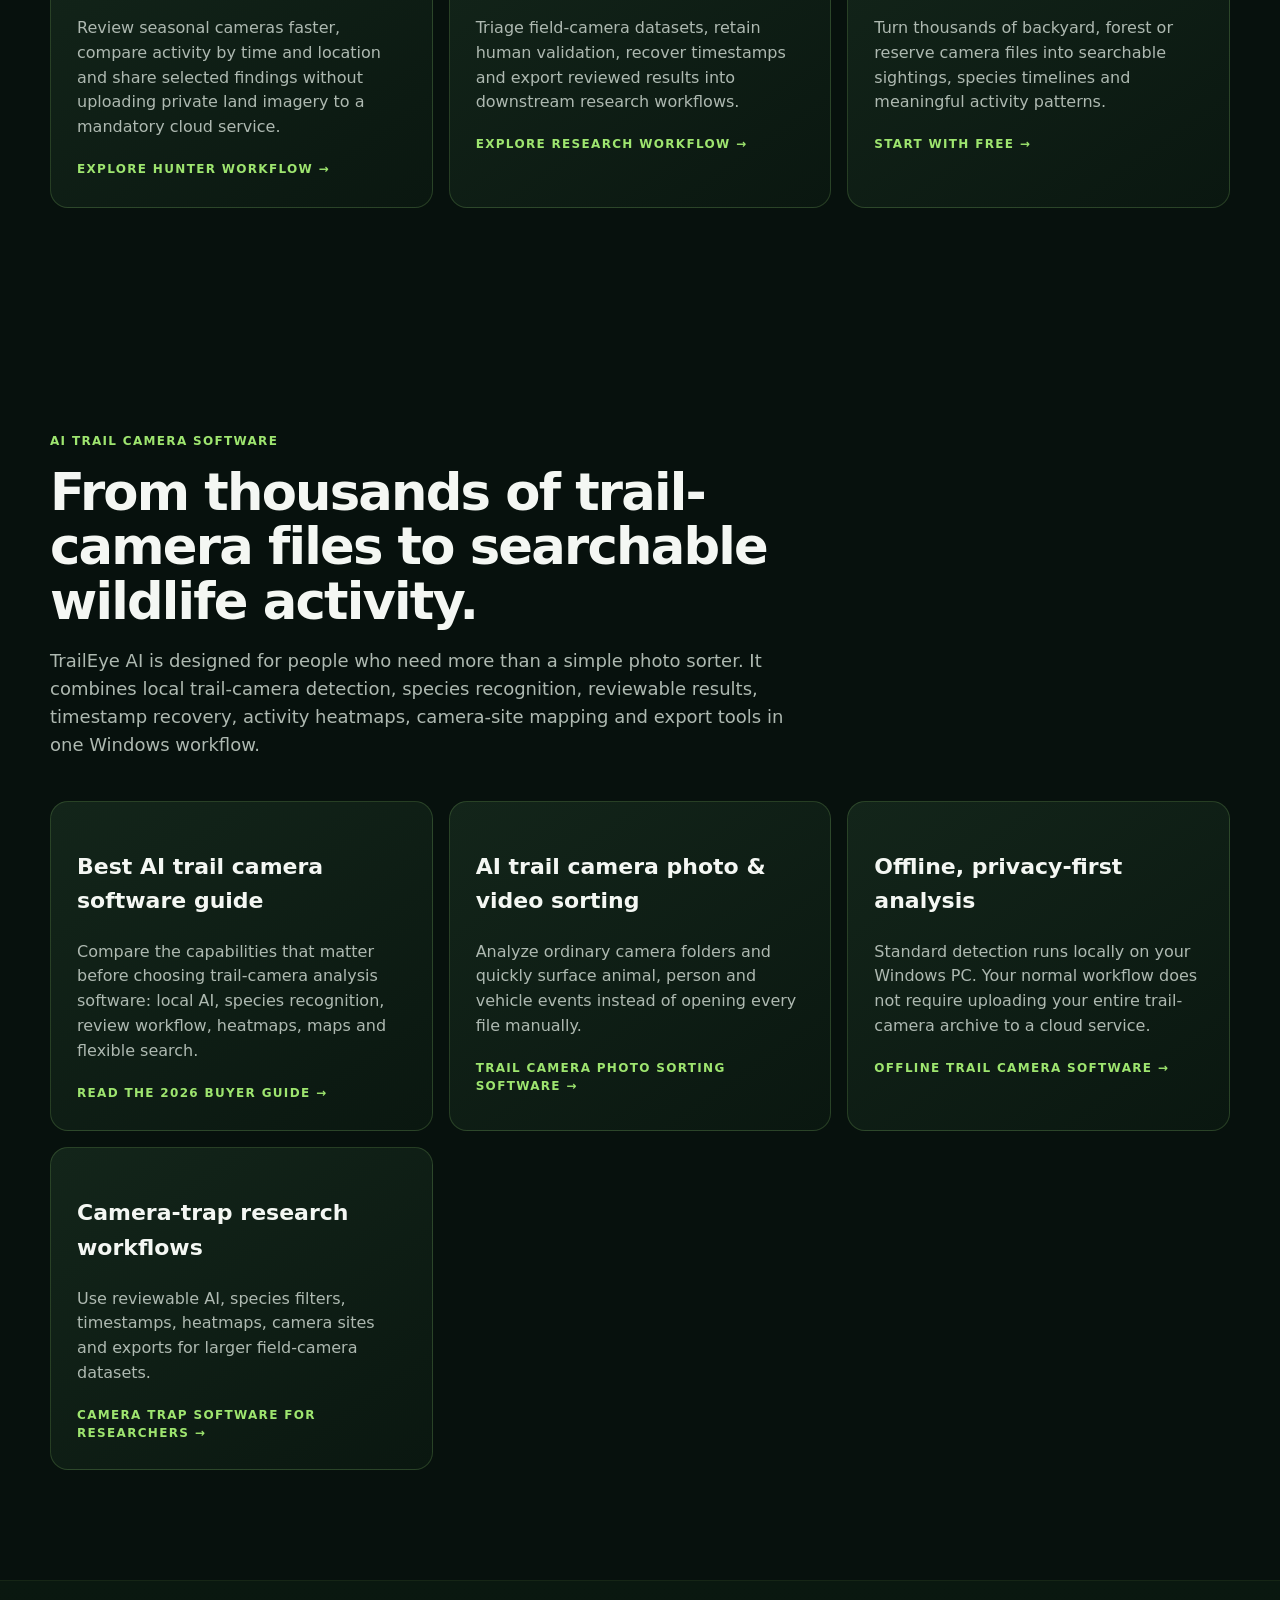
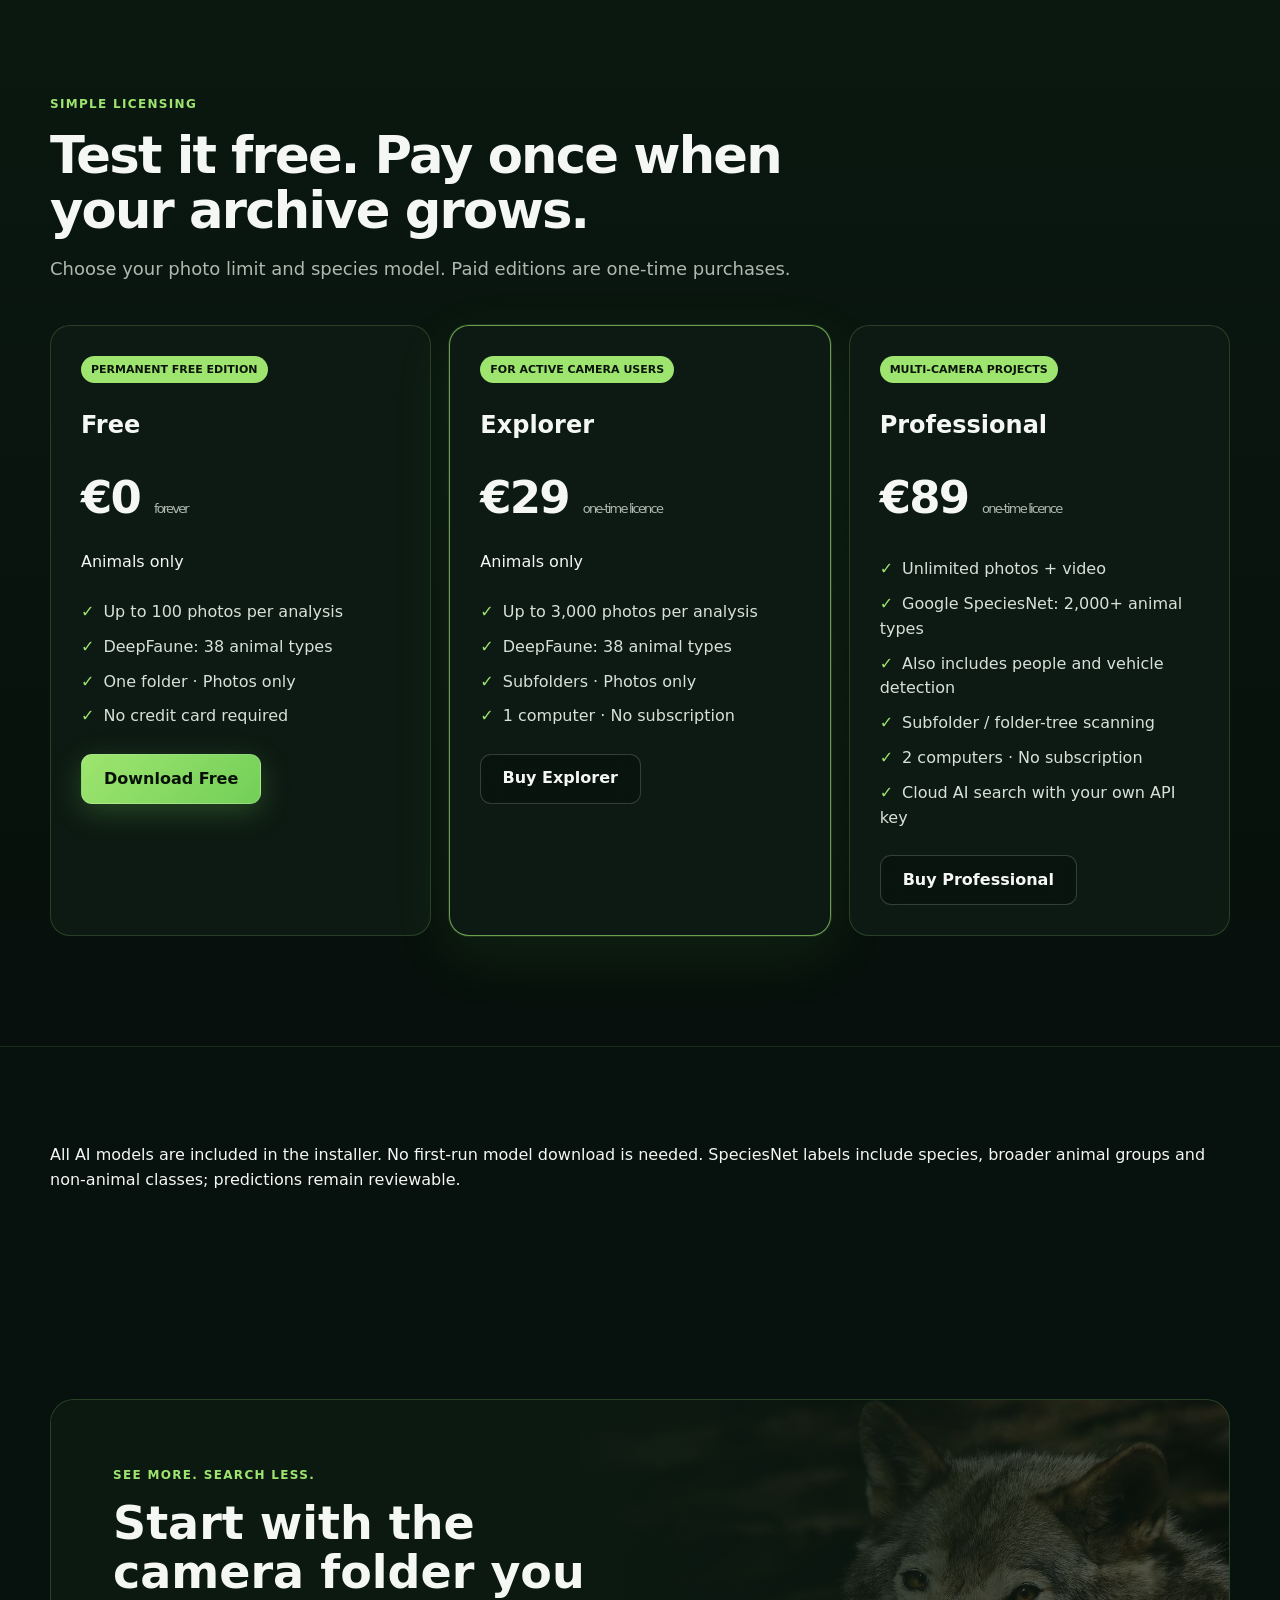
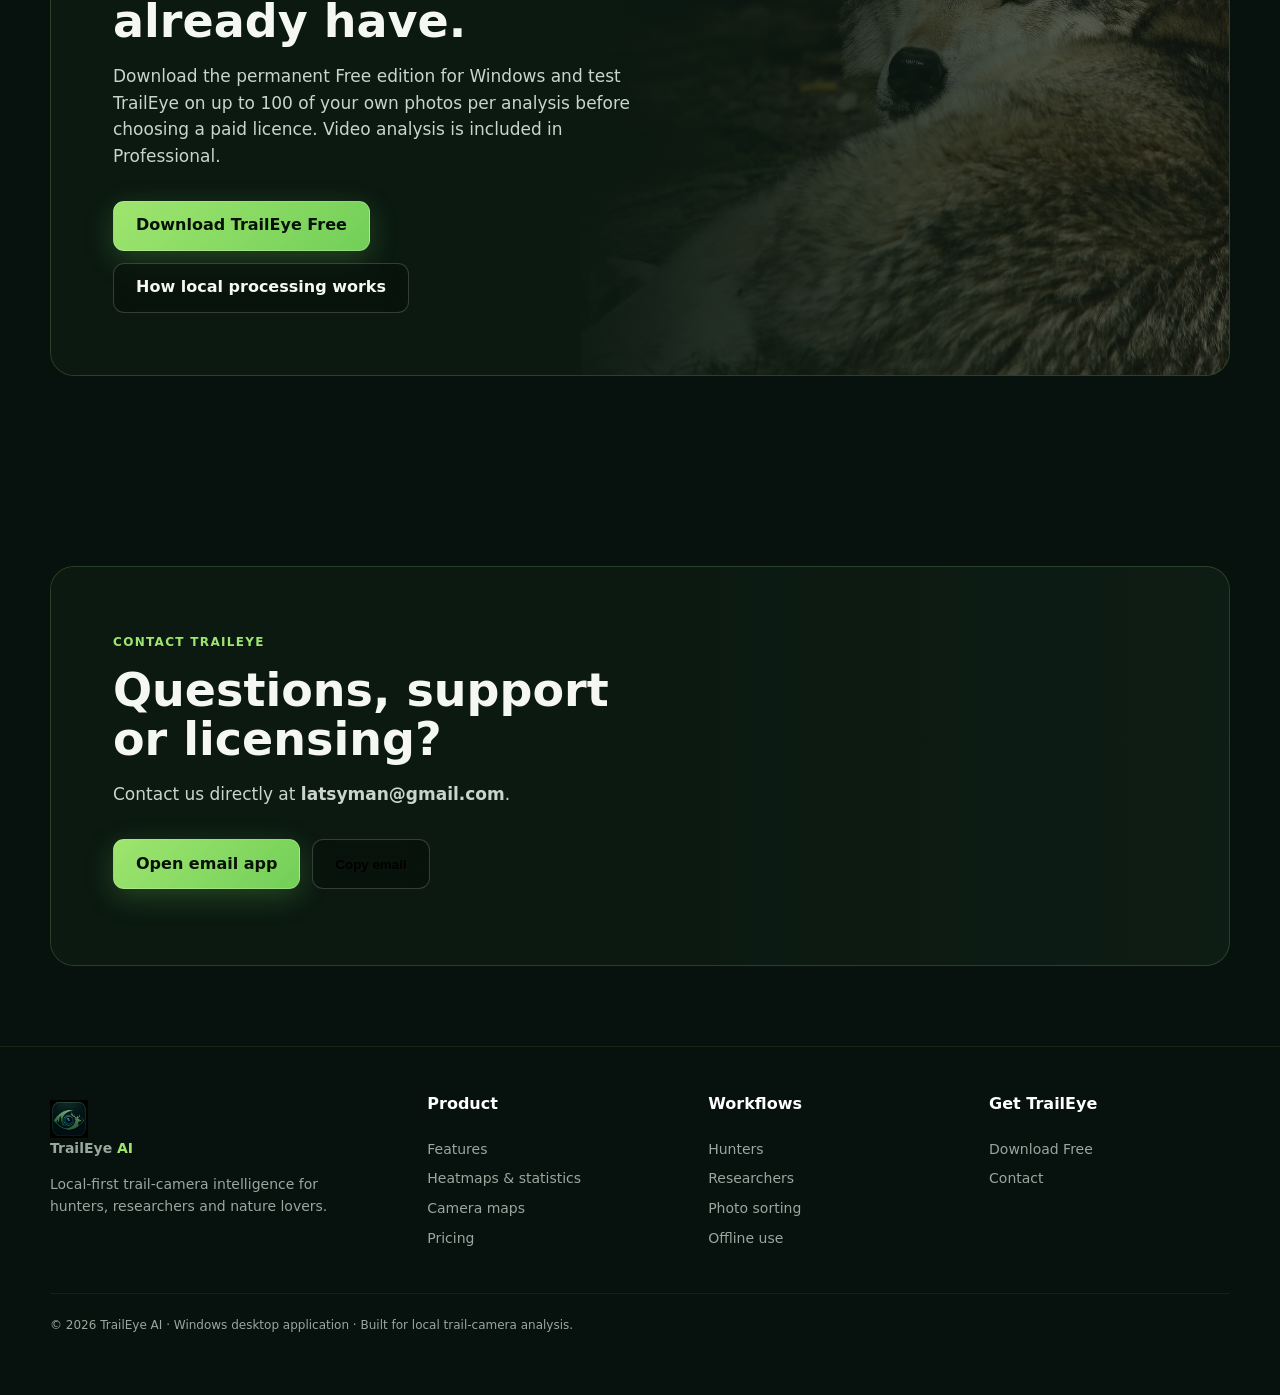
==== commit 5475172c: "Match German homepage to the canonical design and content Generate /de/ from the original homepage a" ====
--- a/index.html
+++ b/index.html
@@ -19,7 +19,7 @@
   <meta name="twitter:card" content="summary_large_image">
   <title>Trail Camera Software for Windows | TrailEye AI</title>
   <link rel="stylesheet" href="homepage.css?v=5">
-  <script src="homepage.js?v=pro-detection-3" defer></script>
+  <script src="homepage.js?v=de-parity-1" defer></script>
   <script type="application/ld+json">
   {
     "@context":"https://schema.org",
@@ -115,4 +115,4 @@
   </main>
   <footer class="site-footer"><div class="container"><div class="footer-grid"><div class="footer-brand"><a class="brand" href="#top"><img src="assets/traileye-logo.png" alt=""><span>TrailEye <em>AI</em></span></a><p>Local-first trail-camera intelligence for hunters, researchers and nature lovers.</p></div><div><h4>Product</h4><a href="#features">Features</a><a href="#insights">Heatmaps & statistics</a><a href="#map">Camera maps</a><a href="#pricing">Pricing</a></div><div><h4>Workflows</h4><a href="trail-camera-software-for-hunters/">Hunters</a><a href="camera-trap-software-for-researchers/">Researchers</a><a href="trail-camera-photo-sorting-software/">Photo sorting</a><a href="offline-trail-camera-software/">Offline use</a></div><div><h4>Get TrailEye</h4><a href="download/">Download Free</a><a href="mailto:info@traileye.eu">Contact</a></div></div><div class="legal">© <span data-year></span> TrailEye AI · Windows desktop application · Built for local trail-camera analysis.</div></div></footer>
 </body>
-</html>+</html>
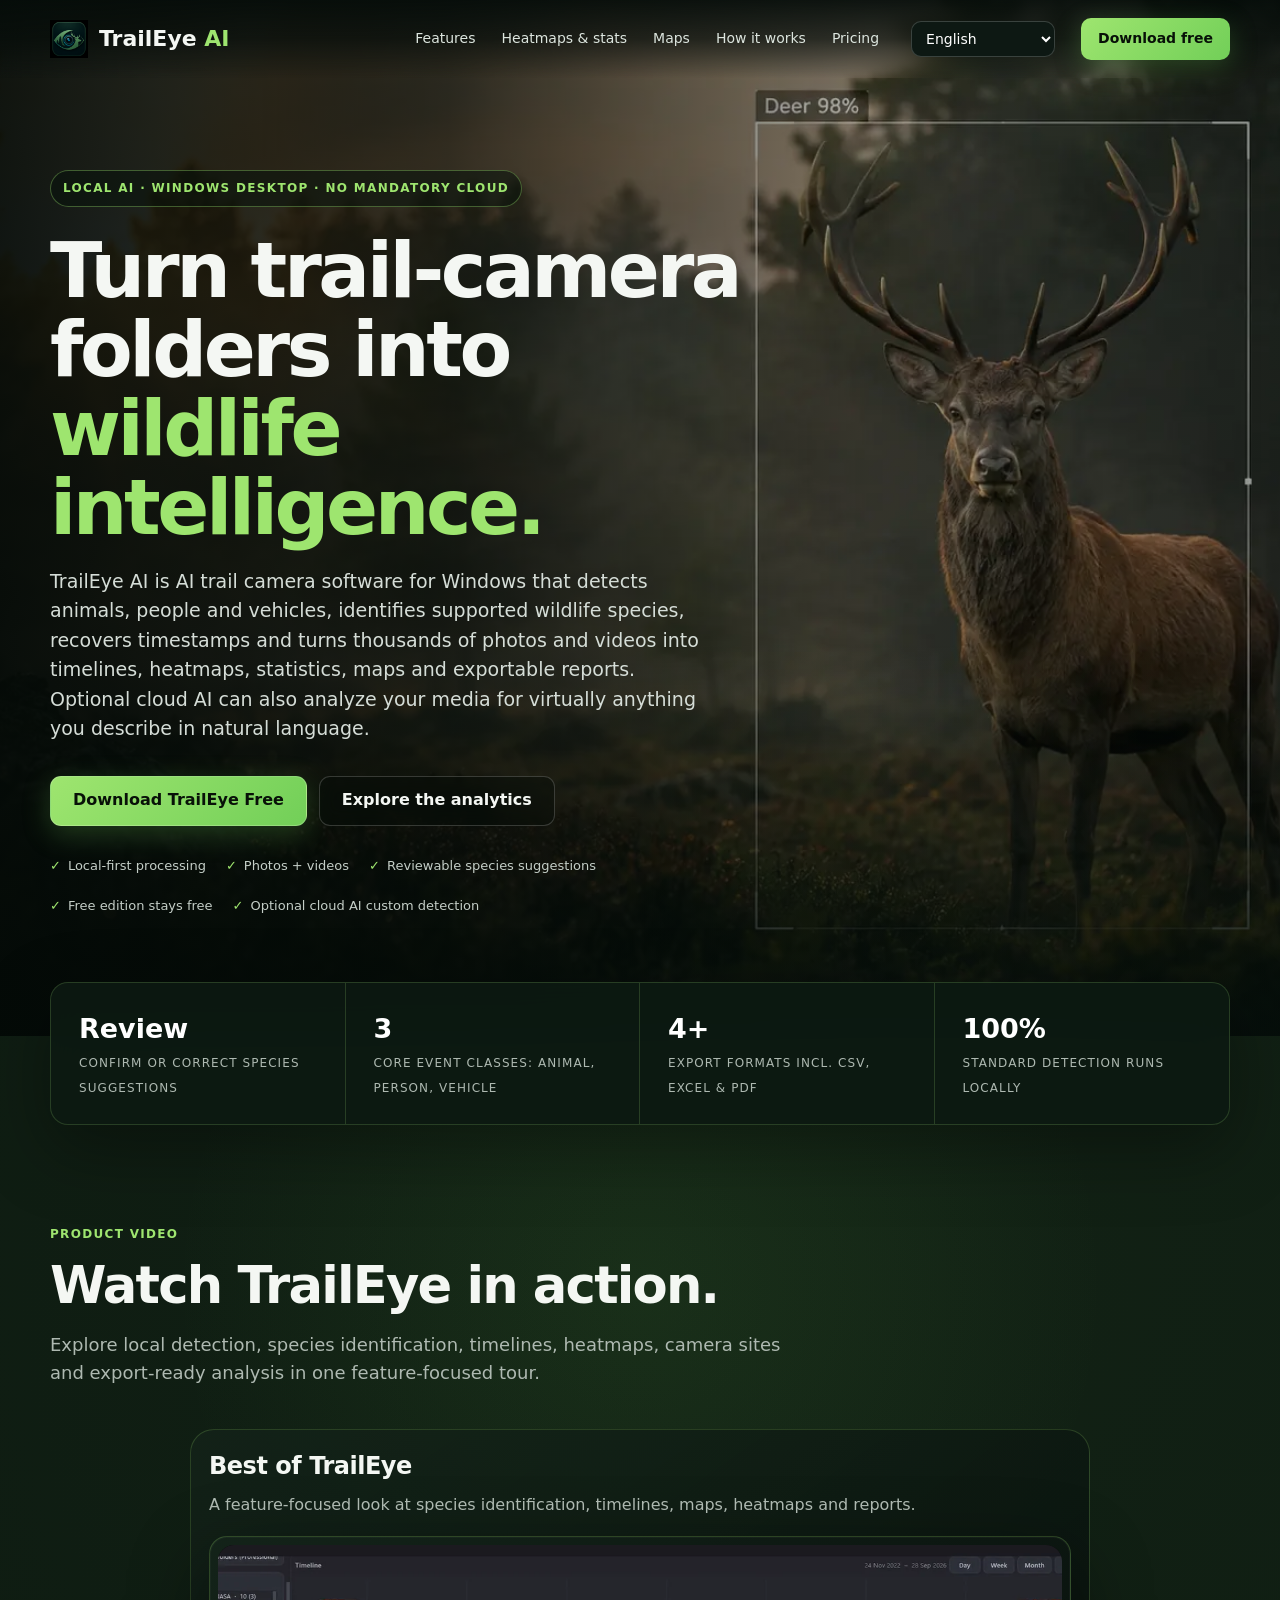
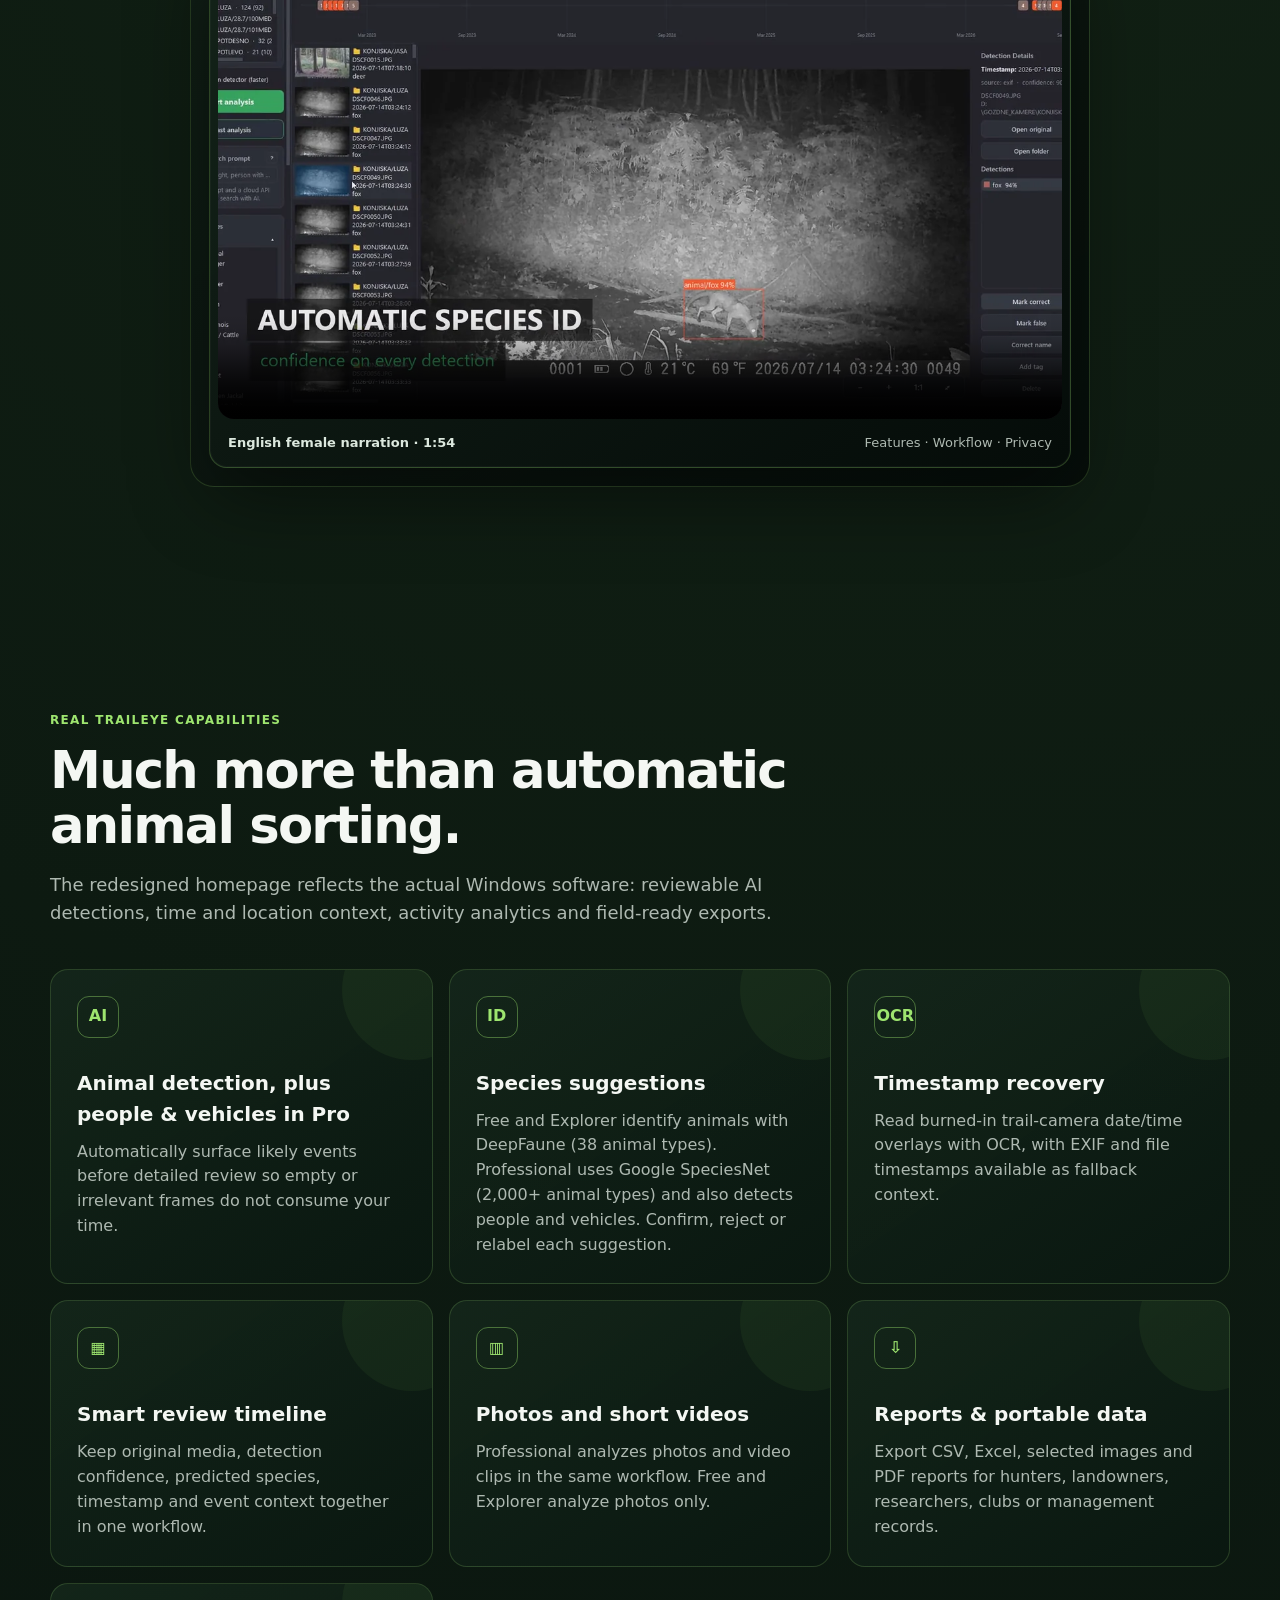
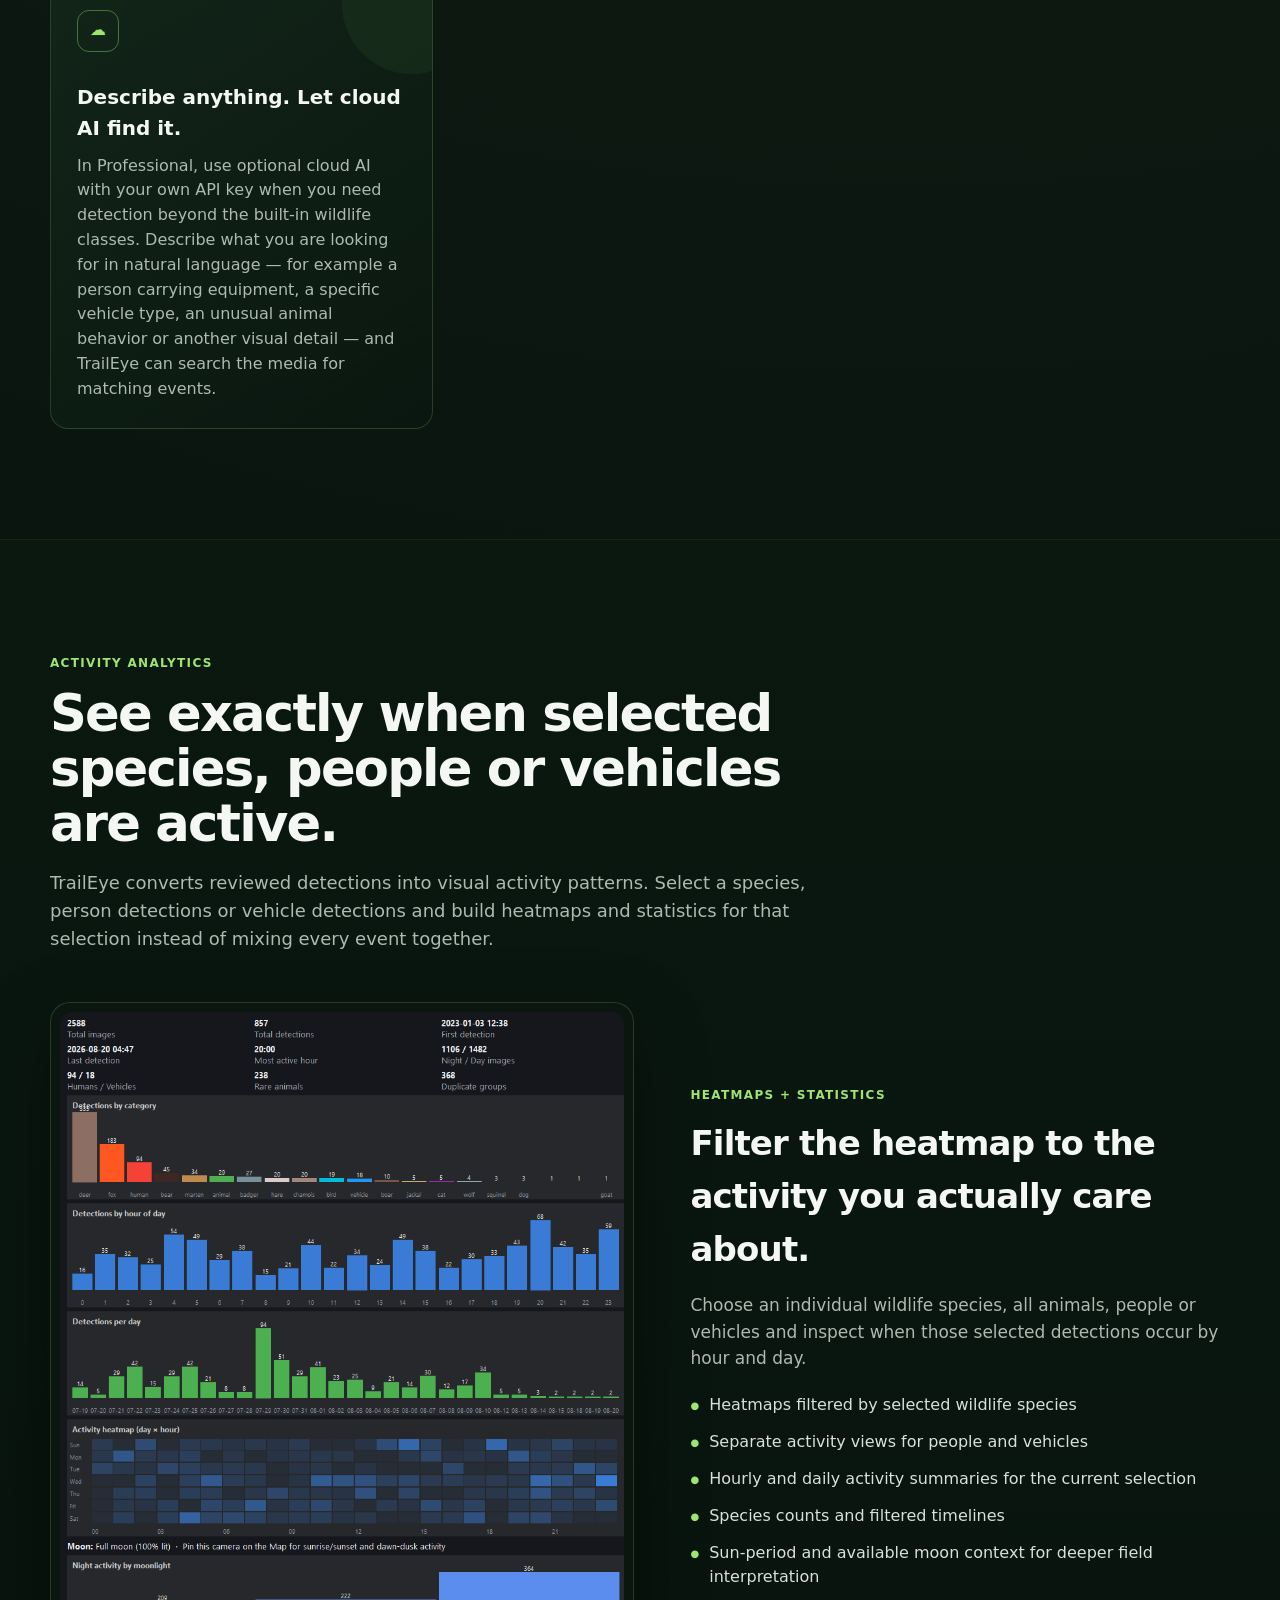
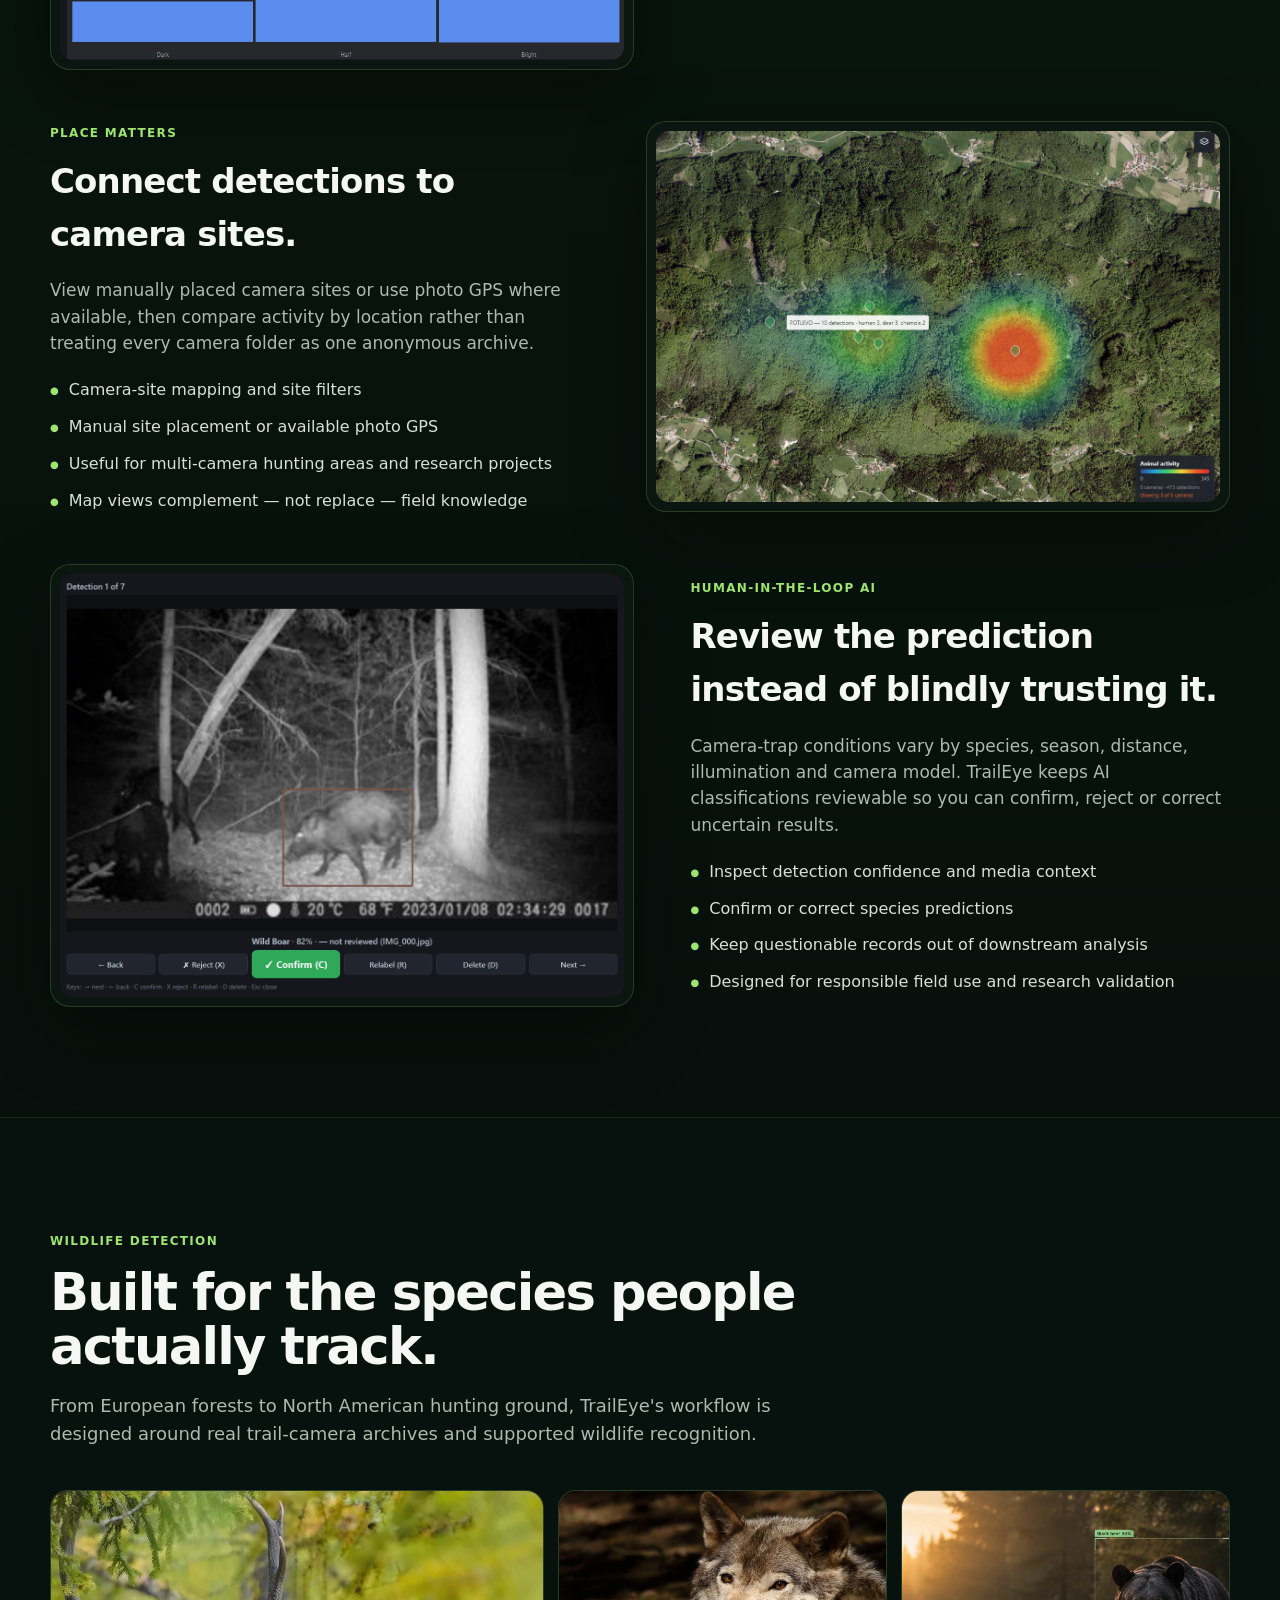
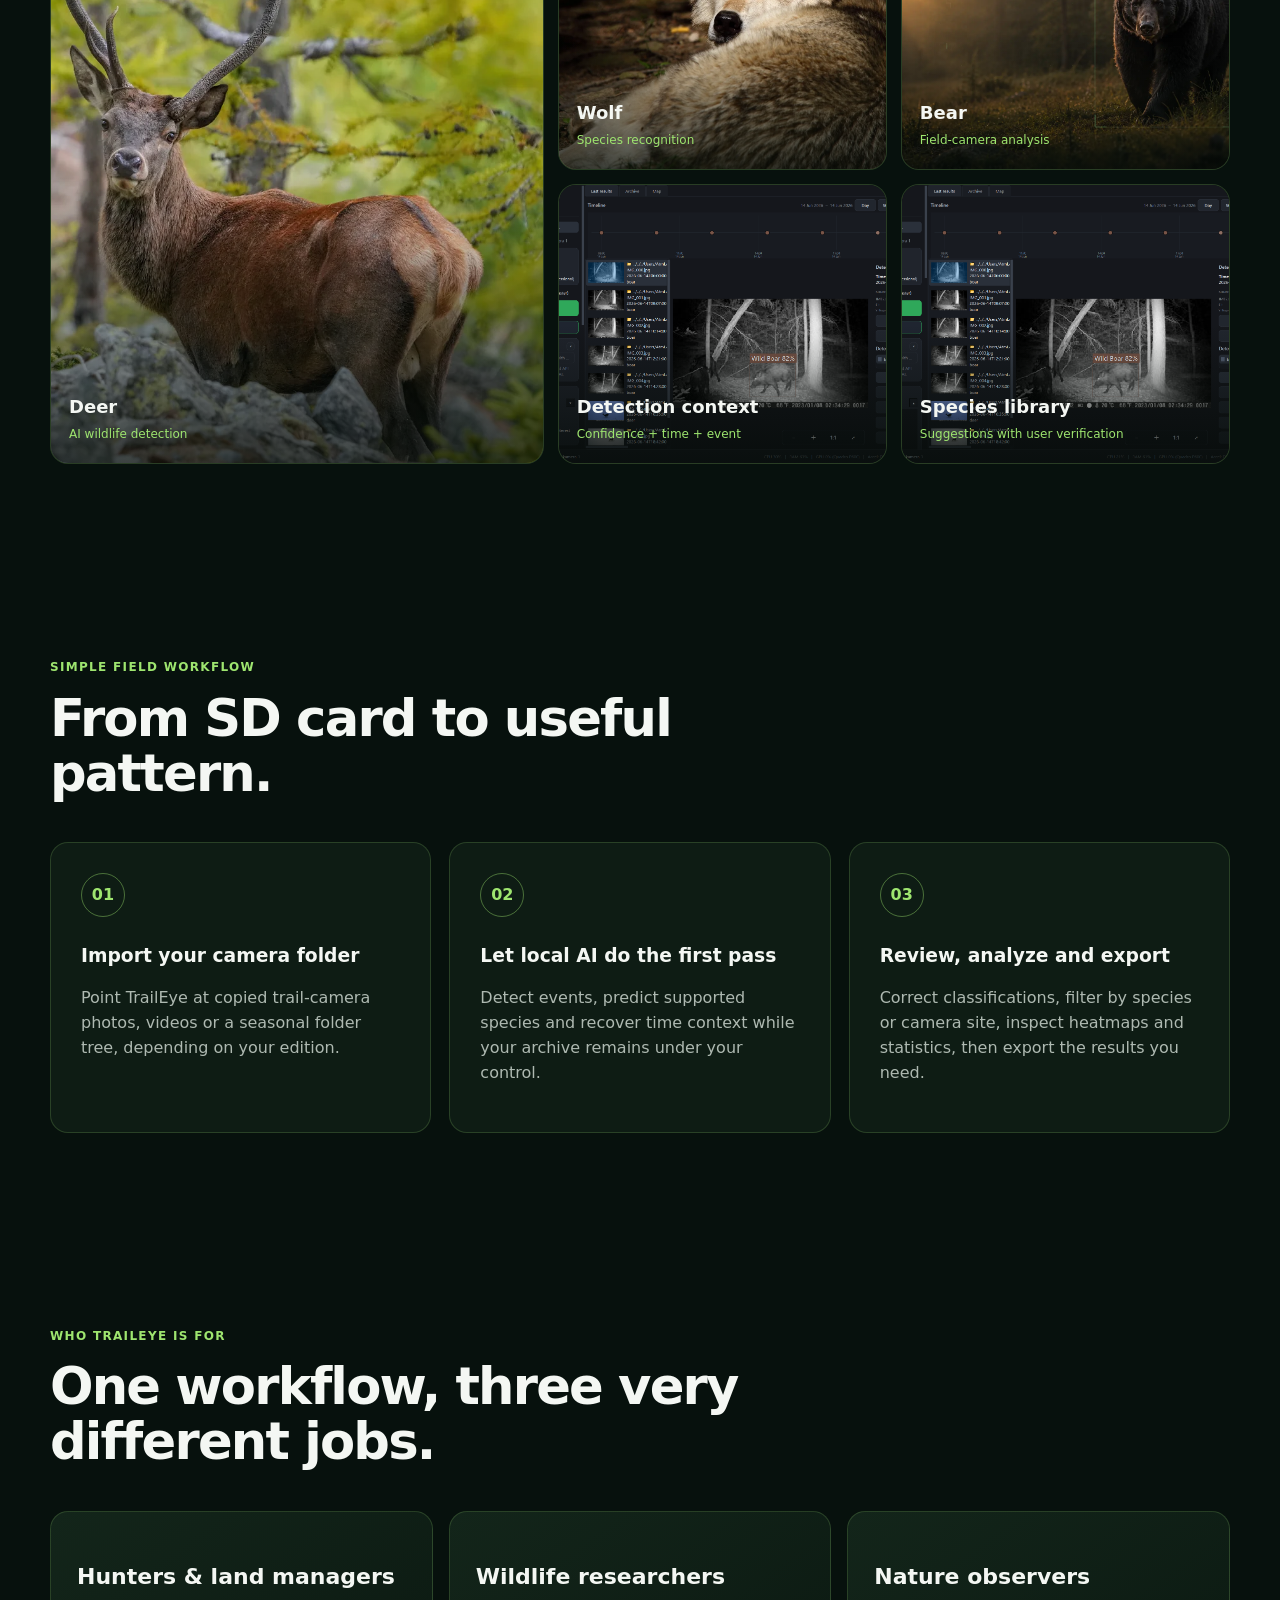
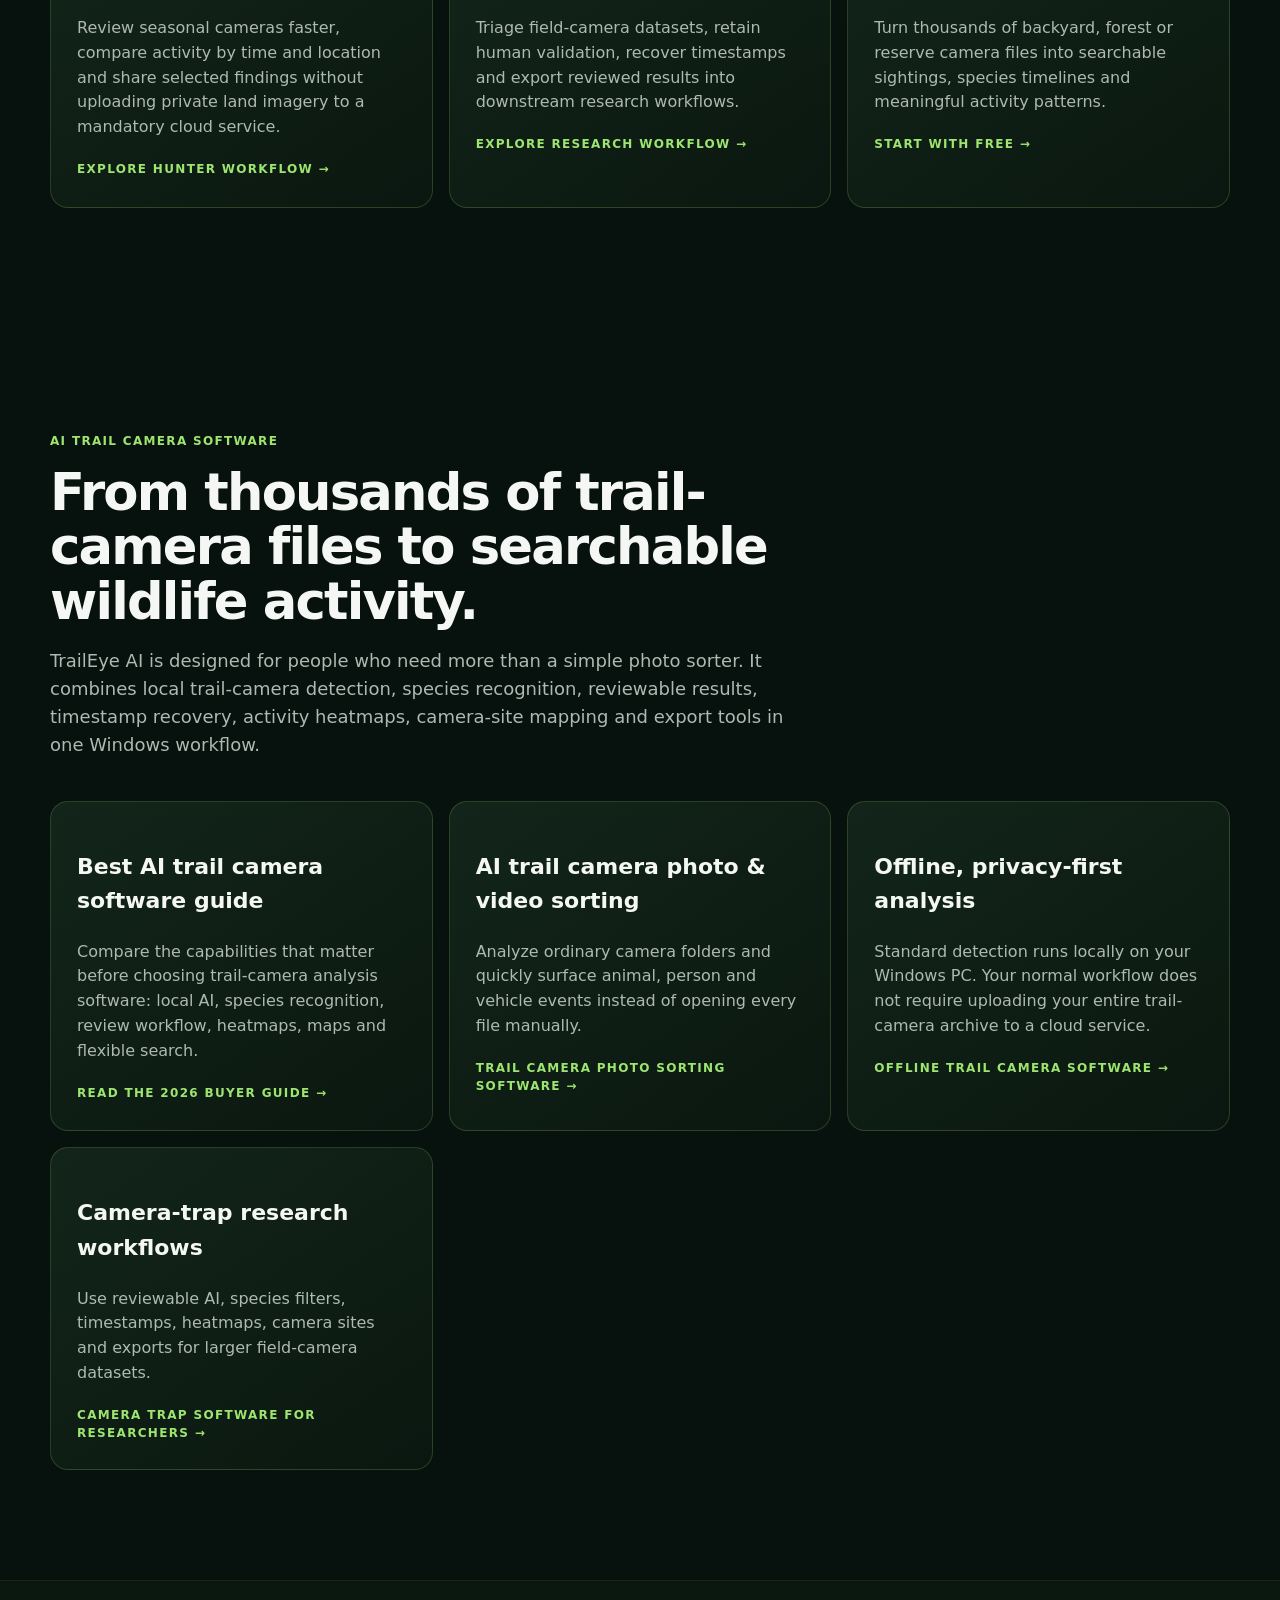
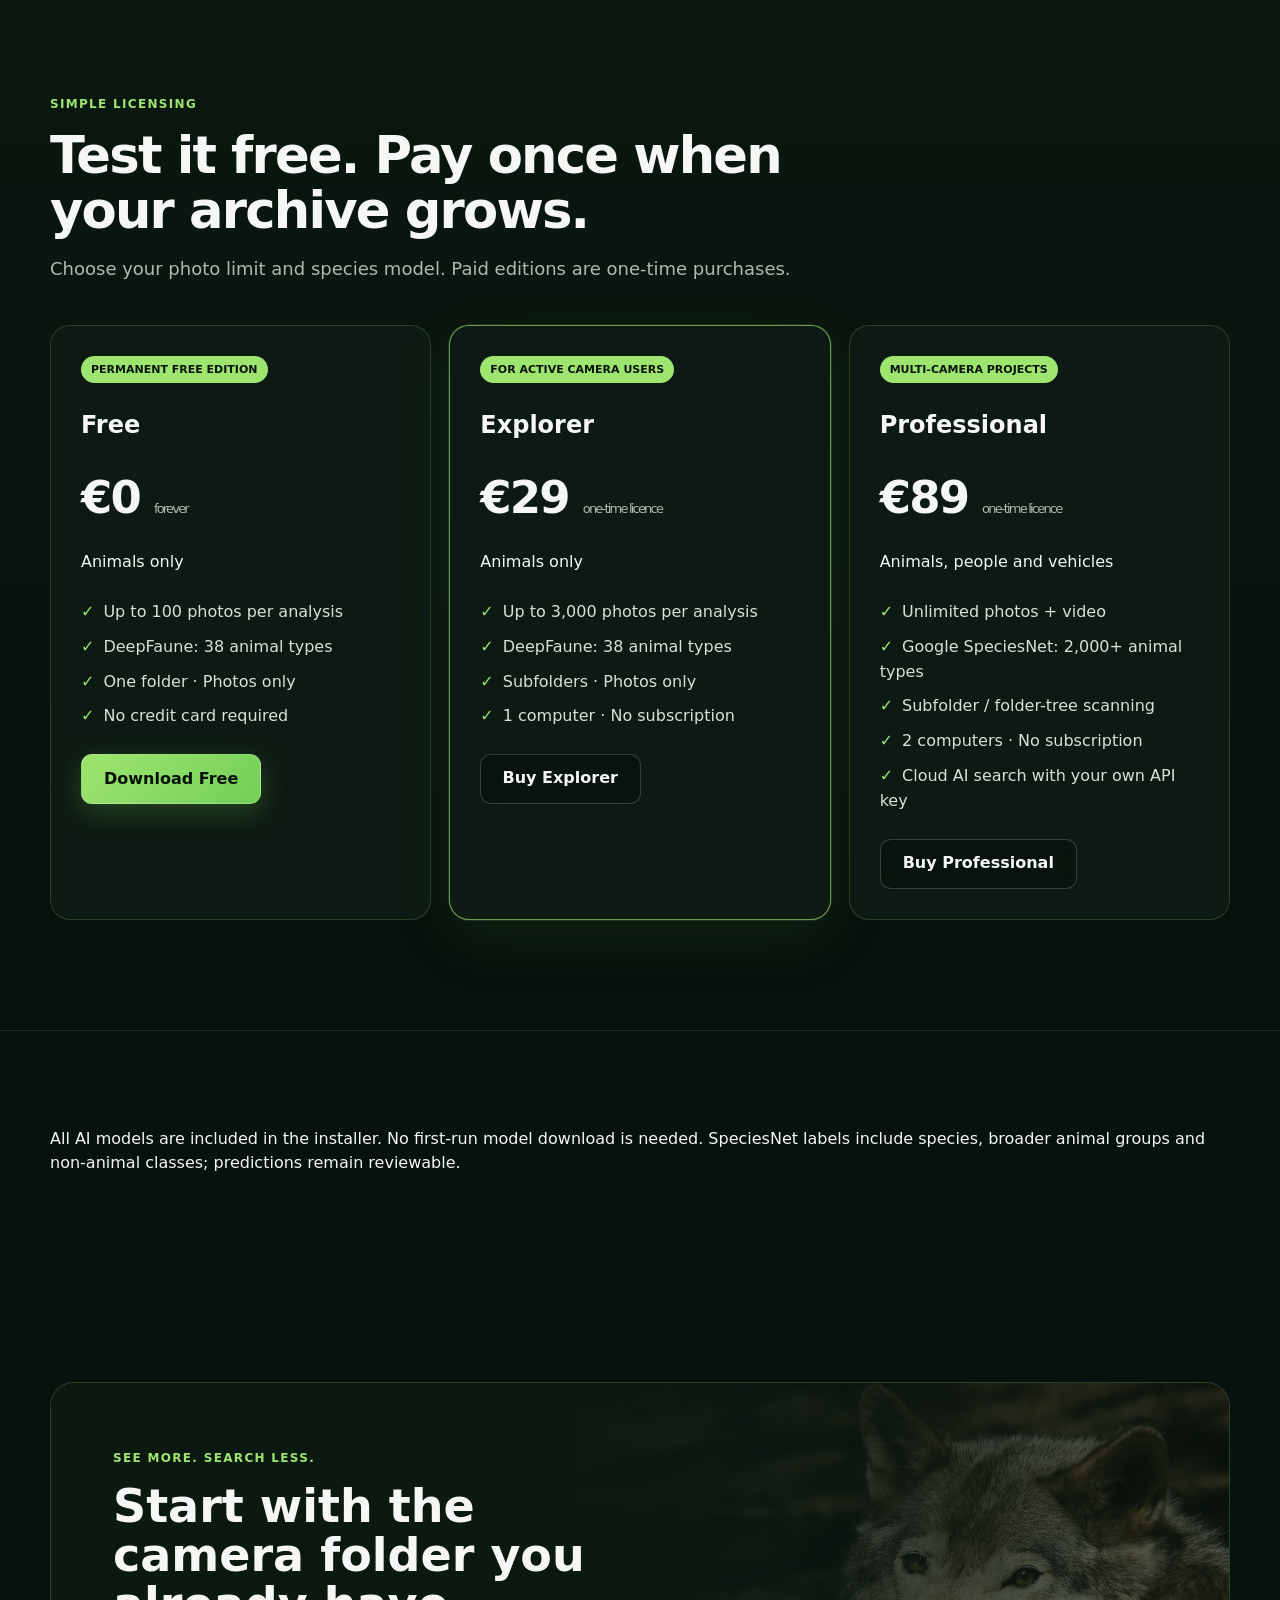
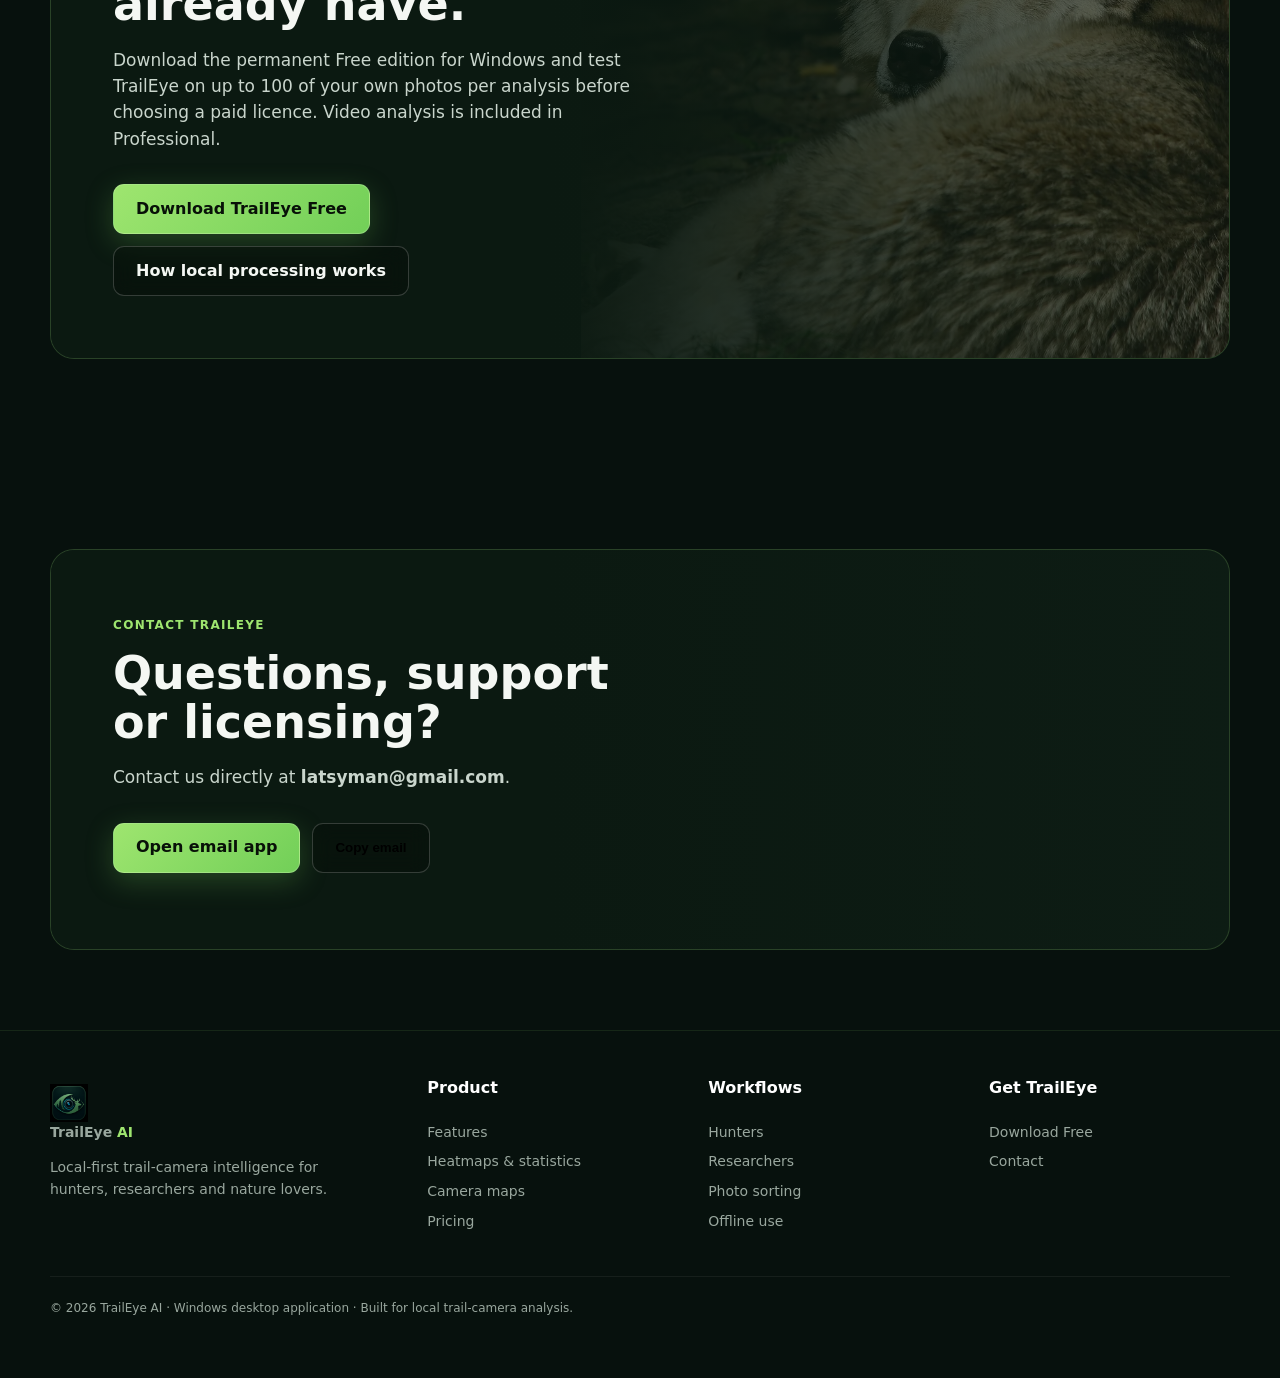
==== commit 31254229: "Place Pro detection scope below the price Match Explorer's scope line with Animals, people and vehic" ====
--- a/index.html
+++ b/index.html
@@ -109,7 +109,7 @@
     <section class="section" id="gallery"><div class="container"><div class="section-heading reveal"><span class="kicker">Wildlife detection</span><h2>Built for the species people actually track.</h2><p>From European forests to North American hunting ground, TrailEye's workflow is designed around real trail-camera archives and supported wildlife recognition.</p></div><div class="gallery-grid"><article class="gallery-card reveal"><img src="assets/wildlife-deer.webp" alt="Deer wildlife detection"><div class="gallery-label"><strong>Deer</strong><span>AI wildlife detection</span></div></article><article class="gallery-card reveal"><img src="assets/wildlife-wolf.webp" alt="Wolf wildlife detection"><div class="gallery-label"><strong>Wolf</strong><span>Species recognition</span></div></article><article class="gallery-card reveal"><img src="assets/wildlife-bear.webp" alt="Bear wildlife detection"><div class="gallery-label"><strong>Bear</strong><span>Field-camera analysis</span></div></article><article class="gallery-card reveal"><img src="assets/01-hero-ai-detection.png" alt="TrailEye detection interface"><div class="gallery-label"><strong>Detection context</strong><span>Confidence + time + event</span></div></article><article class="gallery-card reveal"><img src="assets/05-species-library.png" alt="TrailEye species library"><div class="gallery-label"><strong>Species library</strong><span>Suggestions with user verification</span></div></article></div></div></section>
     <section class="section-tight" id="workflow"><div class="container"><div class="section-heading reveal"><span class="kicker">Simple field workflow</span><h2>From SD card to useful pattern.</h2></div><div class="workflow"><article class="step reveal"><h3>Import your camera folder</h3><p>Point TrailEye at copied trail-camera photos, videos or a seasonal folder tree, depending on your edition.</p></article><article class="step reveal"><h3>Let local AI do the first pass</h3><p>Detect events, predict supported species and recover time context while your archive remains under your control.</p></article><article class="step reveal"><h3>Review, analyze and export</h3><p>Correct classifications, filter by species or camera site, inspect heatmaps and statistics, then export the results you need.</p></article></div></div></section>
     <section class="section"><div class="container"><div class="section-heading reveal"><span class="kicker">Who TrailEye is for</span><h2>One workflow, three very different jobs.</h2></div><div class="audiences"><article class="audience reveal"><h3>Hunters & land managers</h3><p>Review seasonal cameras faster, compare activity by time and location and share selected findings without uploading private land imagery to a mandatory cloud service.</p><a href="trail-camera-software-for-hunters/" class="kicker">Explore hunter workflow →</a></article><article class="audience reveal"><h3>Wildlife researchers</h3><p>Triage field-camera datasets, retain human validation, recover timestamps and export reviewed results into downstream research workflows.</p><a href="camera-trap-software-for-researchers/" class="kicker">Explore research workflow →</a></article><article class="audience reveal"><h3>Nature observers</h3><p>Turn thousands of backyard, forest or reserve camera files into searchable sightings, species timelines and meaningful activity patterns.</p><a href="#pricing" class="kicker">Start with Free →</a></article></div></div></section>
-    <section class="section insight-wrap" id="pricing"><div class="container"><div class="section-heading reveal"><span class="kicker">Simple licensing</span><h2>Test it free. Pay once when your archive grows.</h2><p>Choose your photo limit and species model. Paid editions are one-time purchases.</p></div><div class="pricing"><article class="price-card reveal"><span class="badge">Permanent free edition</span><h3>Free</h3><div class="price">€0 <small>forever</small></div><p class="edition-scope">Animals only</p><ul><li>Up to 100 photos per analysis</li><li>DeepFaune: 38 animal types</li><li>One folder · Photos only</li><li>No credit card required</li></ul><a class="btn btn-primary" href="download/">Download Free</a></article><article class="price-card featured reveal"><span class="badge">For active camera users</span><h3>Explorer</h3><div class="price">€29 <small>one-time licence</small></div><p class="edition-scope">Animals only</p><ul><li>Up to 3,000 photos per analysis</li><li>DeepFaune: 38 animal types</li><li>Subfolders · Photos only</li><li>1 computer · No subscription</li></ul><a class="btn btn-secondary" href="mailto:info@traileye.eu?subject=TrailEye%20Explorer">Get Explorer</a></article><article class="price-card reveal"><span class="badge">Multi-camera projects</span><h3>Professional</h3><div class="price">€89 <small>one-time licence</small></div><ul><li>Unlimited photos + video</li><li>Google SpeciesNet: 2,000+ animal types</li><li>Also includes people and vehicle detection</li><li>Subfolder / folder-tree scanning</li><li>2 computers · No subscription</li><li>Cloud AI search with your own API key</li></ul><a class="btn btn-secondary" href="mailto:info@traileye.eu?subject=TrailEye%20Professional">Get Professional</a></article></div></div></section>
+    <section class="section insight-wrap" id="pricing"><div class="container"><div class="section-heading reveal"><span class="kicker">Simple licensing</span><h2>Test it free. Pay once when your archive grows.</h2><p>Choose your photo limit and species model. Paid editions are one-time purchases.</p></div><div class="pricing"><article class="price-card reveal"><span class="badge">Permanent free edition</span><h3>Free</h3><div class="price">€0 <small>forever</small></div><p class="edition-scope">Animals only</p><ul><li>Up to 100 photos per analysis</li><li>DeepFaune: 38 animal types</li><li>One folder · Photos only</li><li>No credit card required</li></ul><a class="btn btn-primary" href="download/">Download Free</a></article><article class="price-card featured reveal"><span class="badge">For active camera users</span><h3>Explorer</h3><div class="price">€29 <small>one-time licence</small></div><p class="edition-scope">Animals only</p><ul><li>Up to 3,000 photos per analysis</li><li>DeepFaune: 38 animal types</li><li>Subfolders · Photos only</li><li>1 computer · No subscription</li></ul><a class="btn btn-secondary" href="mailto:info@traileye.eu?subject=TrailEye%20Explorer">Get Explorer</a></article><article class="price-card reveal"><span class="badge">Multi-camera projects</span><h3>Professional</h3><div class="price">€89 <small>one-time licence</small></div><p class="edition-scope">Animals, people and vehicles</p><ul><li>Unlimited photos + video</li><li>Google SpeciesNet: 2,000+ animal types</li><li>Subfolder / folder-tree scanning</li><li>2 computers · No subscription</li><li>Cloud AI search with your own API key</li></ul><a class="btn btn-secondary" href="mailto:info@traileye.eu?subject=TrailEye%20Professional">Get Professional</a></article></div></div></section>
     <section class="section-tight"><div class="container"><p class="offer-note">All AI models are included in the installer. No first-run model download is needed. SpeciesNet labels include species, broader animal groups and non-animal classes; predictions remain reviewable.</p></div></section>
     <section class="section"><div class="container"><div class="final-cta reveal"><img src="assets/wildlife-wolf.webp" alt="Wolf in forest"><div class="final-copy"><span class="kicker">See more. Search less.</span><h2>Start with the camera folder you already have.</h2><p>Download the permanent Free edition for Windows and test TrailEye on up to 100 of your own photos per analysis before choosing a paid licence. Video analysis is included in Professional.</p><div class="actions"><a class="btn btn-primary" href="download/">Download TrailEye Free</a><a class="btn btn-secondary" href="offline-trail-camera-software/">How local processing works</a></div></div></div></div></section>
   </main>
